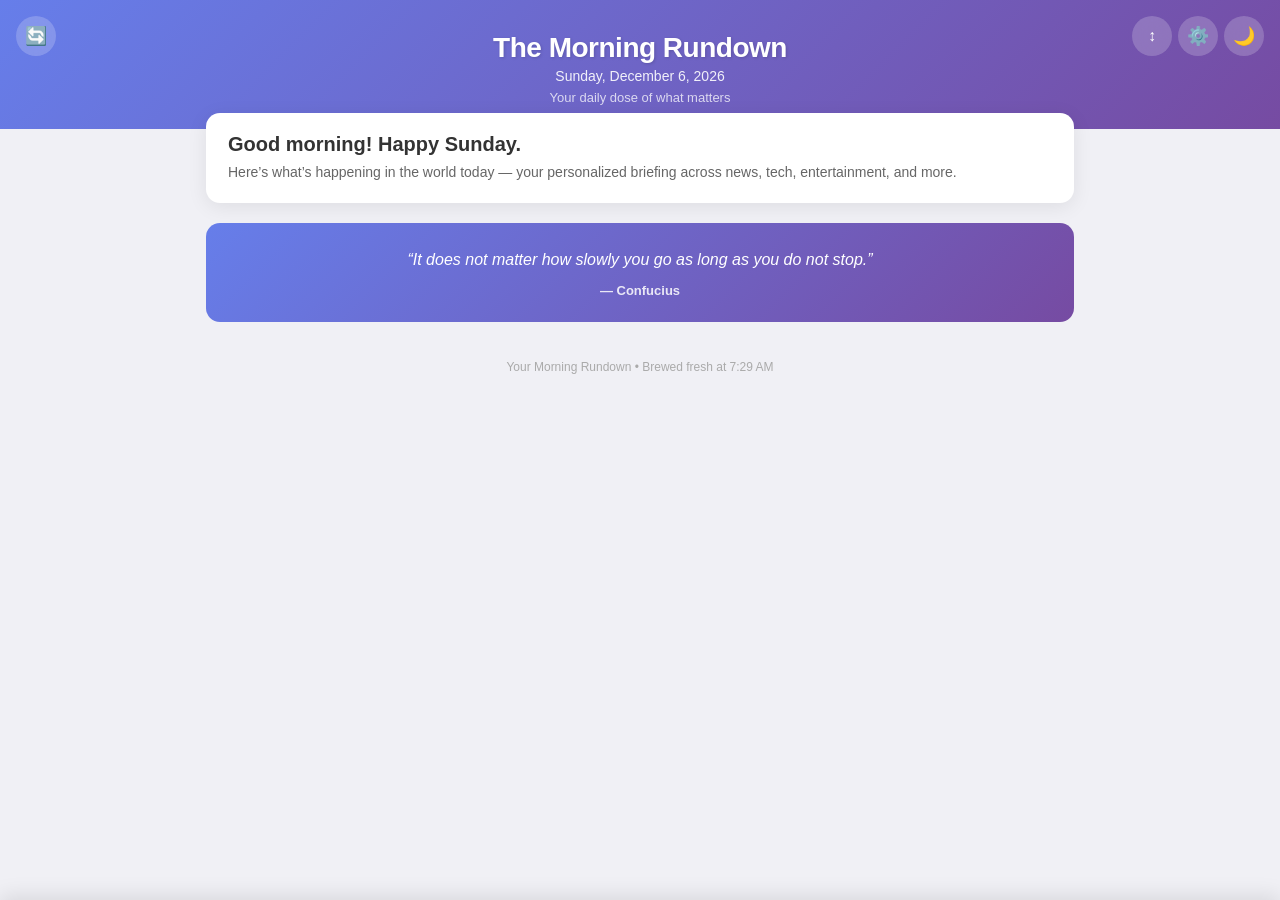
==== index.html @ b56b3fc8 "Rename index.html.txt to index.html" ====
<!DOCTYPE html>
<html lang="en">
<head>
    <meta charset="UTF-8">
    <meta name="viewport" content="width=device-width, initial-scale=1.0, maximum-scale=1.0, user-scalable=no">
    <title>The Morning Rundown</title>
    <link rel="manifest" href="manifest.json">
    <meta name="theme-color" content="#667eea">
    <meta name="apple-mobile-web-app-capable" content="yes">
    <meta name="apple-mobile-web-app-status-bar-style" content="black-translucent">
    <meta name="apple-mobile-web-app-title" content="Rundown">
    <link rel="apple-touch-icon" href="icon-192.png">
    <link rel="icon" type="image/png" sizes="192x192" href="icon-192.png">
    <link rel="icon" type="image/png" sizes="512x512" href="icon-512.png">
    <style>
        *{margin:0;padding:0;box-sizing:border-box;-webkit-tap-highlight-color:transparent}
        body{font-family:-apple-system,BlinkMacSystemFont,'Segoe UI',Roboto,sans-serif;background:#f0f0f5;min-height:100vh;color:#333}
        body.dark-mode{background:#1a1a2e;color:#e0e0e0}
        @media all and (display-mode:standalone){
            .banner{padding-top:calc(env(safe-area-inset-top,20px)+16px)}
            .dark-mode-toggle,.refresh-btn,.settings-btn,.collapse-all-btn{top:calc(env(safe-area-inset-top,16px)+4px)}
        }
        .banner{background:linear-gradient(135deg,#667eea 0%,#764ba2 100%);padding:32px 20px 24px;text-align:center;color:#fff}
        .banner h1{font-size:28px;font-weight:800;letter-spacing:-.5px;margin-bottom:4px;text-shadow:1px 1px 3px rgba(0,0,0,.15)}
        .banner .date{font-size:14px;opacity:.9;font-weight:500}
        .banner .tagline{font-size:13px;opacity:.75;margin-top:6px}

        /* Layout */
        .page-layout{max-width:900px;margin:0 auto;padding:0 16px 40px;display:flex;gap:20px;align-items:flex-start}
        .sidebar{width:200px;flex-shrink:0;position:sticky;top:20px;display:none}
        .feed{flex:1;min-width:0}
        @media(min-width:768px){}
        @media(max-width:767px){.sidebar{display:none}.page-layout{padding:0 10px 30px}}

        /* Weather Widget (sidebar) */
        .weather-widget{background:#fff;border-radius:14px;padding:18px;box-shadow:0 2px 14px rgba(0,0,0,.06);text-align:center}
        .dark-mode .weather-widget{background:#262640;box-shadow:0 2px 14px rgba(0,0,0,.25)}
        .ww-icon{font-size:40px;margin-bottom:8px}.ww-temp{font-size:22px;font-weight:700}
        .ww-feels{font-size:12px;color:#888;margin-top:2px}.ww-desc{font-size:13px;color:#666;margin-top:8px;line-height:1.4}
        .dark-mode .ww-desc{color:#aaa}.ww-location{font-size:11px;color:#aaa;margin-top:6px}.ww-humidity{font-size:11px;color:#aaa;margin-top:2px}

        /* Weather Strip (mobile) */
        .mobile-weather .weather-strip{display:flex;align-items:center;gap:12px;background:linear-gradient(135deg,#ffecd2,#fcb69f);border-radius:12px;padding:14px 18px;margin-bottom:20px;box-shadow:0 2px 10px rgba(0,0,0,.06)}
        .dark-mode .mobile-weather .weather-strip{background:linear-gradient(135deg,#4a3728,#5c3a2e)}
        .mobile-weather .weather-icon{font-size:32px}.mobile-weather .weather-info{flex:1}
        .mobile-weather .weather-temp{font-size:18px;font-weight:700}.mobile-weather .weather-desc{font-size:13px;color:#8b5e3c}
        .dark-mode .mobile-weather .weather-desc{color:#c9a07a}

        /* Greeting */
        .greeting-card{background:#fff;border-radius:14px;padding:20px 22px;margin:-16px 0 20px;position:relative;box-shadow:0 4px 20px rgba(0,0,0,.08)}
        .dark-mode .greeting-card{background:#262640;box-shadow:0 4px 20px rgba(0,0,0,.3)}
        .greeting-card .greeting{font-size:20px;font-weight:700;margin-bottom:6px}
        .greeting-card .summary{font-size:14px;color:#666;line-height:1.5}
        .dark-mode .greeting-card .summary{color:#aaa}

        /* Section */
        .section{background:#fff;border-radius:14px;margin-bottom:18px;overflow:hidden;box-shadow:0 2px 14px rgba(0,0,0,.06)}
        .dark-mode .section{background:#262640;box-shadow:0 2px 14px rgba(0,0,0,.25)}
        .section-header{display:flex;align-items:center;gap:10px;padding:16px 20px 12px;border-bottom:1px solid #f0f0f5;cursor:pointer;user-select:none;-webkit-user-select:none}
        .dark-mode .section-header{border-bottom-color:#333355}
        .section-header.collapsed{border-bottom:none}
        .section-icon{font-size:20px;width:36px;height:36px;display:flex;align-items:center;justify-content:center;border-radius:10px;flex-shrink:0}
        .section-title{font-size:16px;font-weight:700;text-transform:uppercase;letter-spacing:.5px;flex:1}
        .collapse-chevron{font-size:14px;color:#aaa;transition:transform .2s;flex-shrink:0}
        .section-header.collapsed .collapse-chevron{transform:rotate(-90deg)}
        .section-body{overflow:hidden;transition:max-height .3s ease}
        .section-body.collapsed{max-height:0!important}

        /* Section themes */
        .section-headlines .section-icon{background:#eef0ff}.section-headlines .section-title{color:#667eea}
        .section-tech .section-icon{background:#e8f7ed}.section-tech .section-title{color:#27ae60}
        .section-sports .section-icon{background:#fff3e6}.section-sports .section-title{color:#e67e22}
        .section-music .section-icon{background:#fce4ec}.section-music .section-title{color:#e91e63}
        .section-work .section-icon{background:#e3f2fd}.section-work .section-title{color:#2196f3}
        .section-interesting .section-icon{background:#f3e5f5}.section-interesting .section-title{color:#9c27b0}
        .section-science .section-icon{background:#e0f7fa}.section-science .section-title{color:#00838f}
        .section-gaming .section-icon{background:#fce4ec}.section-gaming .section-title{color:#c62828}
        .section-movies .section-icon{background:#fff8e1}.section-movies .section-title{color:#f57f17}
        .section-food .section-icon{background:#f1f8e9}.section-food .section-title{color:#558b2f}
        .section-finance .section-icon{background:#e8eaf6}.section-finance .section-title{color:#283593}
        .section-health .section-icon{background:#fce4ec}.section-health .section-title{color:#ad1457}
        .section-world .section-icon{background:#e0f2f1}.section-world .section-title{color:#00695c}
        .section-ai .section-icon{background:#e8eaf6}.section-ai .section-title{color:#5c6bc0}
        .section-custom .section-icon{background:#ede7f6}.section-custom .section-title{color:#4527a0}
        .section-interesting .story-headline{font-weight:400}

        .dark-mode .section-headlines .section-icon{background:#2a2d4a}
        .dark-mode .section-tech .section-icon{background:#1e3a28}
        .dark-mode .section-sports .section-icon{background:#3a2e1e}
        .dark-mode .section-music .section-icon{background:#3a1e28}
        .dark-mode .section-work .section-icon{background:#1e2e3a}
        .dark-mode .section-interesting .section-icon{background:#2e1e3a}
        .dark-mode .section-science .section-icon{background:#1a3038}
        .dark-mode .section-gaming .section-icon{background:#3a1e1e}
        .dark-mode .section-movies .section-icon{background:#38301a}
        .dark-mode .section-food .section-icon{background:#2a3820}
        .dark-mode .section-finance .section-icon{background:#1e2040}
        .dark-mode .section-health .section-icon{background:#381a28}
        .dark-mode .section-world .section-icon{background:#1a3830}
        .dark-mode .section-ai .section-icon{background:#1e2040}
        .dark-mode .section-custom .section-icon{background:#281a38}

        /* Stories */
        .story{padding:14px 20px;border-bottom:1px solid #f5f5fa;transition:background .15s}
        .story:last-child{border-bottom:none}
        .dark-mode .story{border-bottom-color:#333355}
        .story:hover{background:#fafaff}.dark-mode .story:hover{background:#2d2d4a}
        .story-headline{font-size:15px;font-weight:600;margin-bottom:4px;line-height:1.4}
        .story-headline a{color:inherit;text-decoration:none}.story-headline a:hover{text-decoration:underline}
        .story-summary{font-size:13px;color:#777;line-height:1.5}.dark-mode .story-summary{color:#999}
        .story-meta{font-size:11px;color:#aaa;margin-top:6px;display:flex;align-items:center;gap:8px}
        .story-tag{display:inline-block;padding:2px 8px;border-radius:4px;font-size:10px;font-weight:600;text-transform:uppercase}
        .tag-hot{background:#ffe0e0;color:#d32f2f}.tag-new{background:#e0f0ff;color:#1976d2}.tag-trending{background:#e8f5e9;color:#388e3c}
        .dark-mode .tag-hot{background:#4a2020}.dark-mode .tag-new{background:#1e2e3a}.dark-mode .tag-trending{background:#1e3a28}

        /* Quote */
        .quote-card{background:linear-gradient(135deg,#667eea,#764ba2);border-radius:14px;padding:24px 22px;margin-bottom:18px;color:#fff;text-align:center}
        .quote-text{font-size:16px;font-style:italic;line-height:1.6;margin-bottom:10px}.quote-author{font-size:13px;opacity:.85;font-weight:600}

        /* On This Day */
        .on-this-day{background:linear-gradient(135deg,#a8edea,#fed6e3);border-radius:14px;padding:18px 22px;margin-bottom:18px}
        .dark-mode .on-this-day{background:linear-gradient(135deg,#1e3a38,#3a1e2e)}
        .on-this-day h3{font-size:14px;font-weight:700;margin-bottom:8px;text-transform:uppercase;letter-spacing:.5px}
        .on-this-day p{font-size:13px;line-height:1.5;color:#555}.dark-mode .on-this-day p{color:#bbb}

        /* Footer */
        .footer{text-align:center;padding:20px;color:#aaa;font-size:12px}.footer a{color:#667eea;text-decoration:none}

        /* Fixed buttons */
        .dark-mode-toggle{position:fixed;top:16px;right:16px;width:40px;height:40px;border-radius:50%;background:rgba(255,255,255,.2);border:none;color:#fff;font-size:18px;cursor:pointer;z-index:100;display:flex;align-items:center;justify-content:center;backdrop-filter:blur(10px)}
        .settings-btn{position:fixed;top:16px;right:62px;width:40px;height:40px;border-radius:50%;background:rgba(255,255,255,.2);border:none;color:#fff;font-size:18px;cursor:pointer;z-index:100;display:flex;align-items:center;justify-content:center;backdrop-filter:blur(10px);transition:transform .3s}
        .settings-btn:active{transform:rotate(60deg)}
        .collapse-all-btn{position:fixed;top:16px;right:108px;width:40px;height:40px;border-radius:50%;background:rgba(255,255,255,.2);border:none;color:#fff;font-size:16px;cursor:pointer;z-index:100;display:flex;align-items:center;justify-content:center;backdrop-filter:blur(10px)}
        .refresh-btn{position:fixed;top:16px;left:16px;width:40px;height:40px;border-radius:50%;background:rgba(255,255,255,.2);border:none;color:#fff;font-size:18px;cursor:pointer;z-index:100;display:flex;align-items:center;justify-content:center;backdrop-filter:blur(10px);transition:transform .5s}
        .refresh-btn.spinning{transform:rotate(360deg)}

        /* Loading */
        .loading{text-align:center;padding:30px 20px;color:#999}
        .loading .spinner{display:inline-block;width:24px;height:24px;border:3px solid #e0e0e0;border-top-color:#667eea;border-radius:50%;animation:spin .8s linear infinite;margin-bottom:10px}
        @keyframes spin{to{transform:rotate(360deg)}}.loading p{font-size:13px}
        .skeleton{background:linear-gradient(90deg,#f0f0f0 25%,#e0e0e0 50%,#f0f0f0 75%);background-size:200% 100%;animation:shimmer 1.5s infinite;border-radius:6px}
        .dark-mode .skeleton{background:linear-gradient(90deg,#333355 25%,#3d3d60 50%,#333355 75%);background-size:200% 100%}
        @keyframes shimmer{0%{background-position:200% 0}100%{background-position:-200% 0}}
        .skeleton-line{height:14px;margin-bottom:8px}.skeleton-line.short{width:60%}.skeleton-line.medium{width:80%}

        @media(max-width:480px){.banner h1{font-size:24px}.greeting-card{padding:16px 18px}.story{padding:12px 16px}}

        /* Install banner */
        .install-banner{position:fixed;bottom:0;left:0;right:0;background:#fff;padding:16px 20px;display:flex;align-items:center;gap:14px;box-shadow:0 -4px 20px rgba(0,0,0,.1);z-index:200;transform:translateY(100%);transition:transform .4s ease}
        .install-banner.visible{transform:translateY(0)}.dark-mode .install-banner{background:#262640;box-shadow:0 -4px 20px rgba(0,0,0,.4)}
        .install-banner .install-icon{width:48px;height:48px;border-radius:12px;flex-shrink:0}
        .install-banner .install-text{flex:1}.install-banner .install-title{font-size:15px;font-weight:700;margin-bottom:2px}
        .install-banner .install-desc{font-size:12px;color:#888}
        .install-banner .install-btn{background:linear-gradient(135deg,#667eea,#764ba2);color:#fff;border:none;padding:10px 18px;border-radius:10px;font-size:14px;font-weight:600;cursor:pointer;white-space:nowrap}
        .install-banner .install-close{background:none;border:none;color:#aaa;font-size:20px;cursor:pointer;padding:4px}

        /* Drawer */
        .drawer-overlay{position:fixed;inset:0;background:rgba(0,0,0,.5);z-index:300;opacity:0;pointer-events:none;transition:opacity .3s}
        .drawer-overlay.open{opacity:1;pointer-events:auto}
        .drawer{position:fixed;top:0;right:0;bottom:0;width:min(380px,90vw);background:#fff;z-index:301;transform:translateX(100%);transition:transform .35s cubic-bezier(.4,0,.2,1);display:flex;flex-direction:column;overflow:hidden}
        .drawer.open{transform:translateX(0)}.dark-mode .drawer{background:#1e1e36}
        .drawer-header{display:flex;align-items:center;justify-content:space-between;padding:20px 20px 16px;border-bottom:1px solid #eee;flex-shrink:0}
        .dark-mode .drawer-header{border-bottom-color:#333355}
        .drawer-header h2{font-size:18px;font-weight:700}
        .drawer-close{width:36px;height:36px;border-radius:50%;border:none;background:#f0f0f5;font-size:18px;cursor:pointer;display:flex;align-items:center;justify-content:center}
        .dark-mode .drawer-close{background:#333355;color:#e0e0e0}
        .drawer-body{flex:1;overflow-y:auto;padding:16px 20px 30px;-webkit-overflow-scrolling:touch}
        .drawer-section{margin-bottom:24px}
        .drawer-section-title{font-size:12px;font-weight:700;text-transform:uppercase;letter-spacing:.8px;color:#999;margin-bottom:12px}
        .drawer-footer{padding:16px 20px;border-top:1px solid #eee;flex-shrink:0}.dark-mode .drawer-footer{border-top-color:#333355}
        .save-btn{width:100%;padding:14px;border-radius:12px;border:none;background:linear-gradient(135deg,#667eea,#764ba2);color:#fff;font-size:16px;font-weight:700;cursor:pointer}
        .toggle-row{display:flex;align-items:center;justify-content:space-between;padding:10px 0;border-bottom:1px solid #f0f0f5}
        .dark-mode .toggle-row{border-bottom-color:#2a2a45}.toggle-row:last-child{border-bottom:none}
        .toggle-label{display:flex;align-items:center;gap:10px;font-size:14px;font-weight:500}.toggle-label .toggle-emoji{font-size:18px}
        .switch{position:relative;width:44px;height:24px;flex-shrink:0}
        .switch input{opacity:0;width:0;height:0}
        .switch .slider{position:absolute;inset:0;background:#ccc;border-radius:24px;cursor:pointer;transition:background .2s}
        .switch .slider::before{content:'';position:absolute;width:18px;height:18px;left:3px;bottom:3px;background:#fff;border-radius:50%;transition:transform .2s}
        .switch input:checked+.slider{background:#667eea}.switch input:checked+.slider::before{transform:translateX(20px)}
        .stepper{display:flex;align-items:center;gap:4px}
        .stepper-btn{width:30px;height:30px;border-radius:8px;border:1px solid #ddd;background:#fff;font-size:16px;font-weight:600;cursor:pointer;display:flex;align-items:center;justify-content:center}
        .dark-mode .stepper-btn{background:#333355;border-color:#444466;color:#e0e0e0}
        .stepper-val{width:32px;text-align:center;font-size:15px;font-weight:600}
        .add-topic-row{display:flex;gap:8px;margin-top:8px}
        .add-topic-row input{flex:1;padding:10px 14px;border-radius:10px;border:1px solid #ddd;font-size:14px;background:#fff;color:#333}
        .dark-mode .add-topic-row input{background:#262640;border-color:#444466;color:#e0e0e0}
        .add-topic-btn{padding:10px 16px;border-radius:10px;border:none;background:linear-gradient(135deg,#667eea,#764ba2);color:#fff;font-size:14px;font-weight:600;cursor:pointer;white-space:nowrap}
        .custom-topics-list{margin-top:10px}
        .custom-topic-chip{display:inline-flex;align-items:center;gap:6px;padding:6px 12px;border-radius:20px;background:#eef0ff;font-size:13px;font-weight:500;color:#667eea;margin:4px 4px 4px 0}
        .dark-mode .custom-topic-chip{background:#2a2d4a}
        .custom-topic-chip .remove-topic{background:none;border:none;color:#667eea;font-size:14px;cursor:pointer;padding:0;line-height:1}
        .prefs-url-input{width:100%;padding:10px 14px;border-radius:10px;border:1px solid #ddd;font-size:13px;background:#fff;color:#333;margin-top:8px}
        .dark-mode .prefs-url-input{background:#262640;border-color:#444466;color:#e0e0e0}
        .prefs-hint{font-size:11px;color:#aaa;margin-top:6px;line-height:1.4}

        /* Context Window / Requests */
        .requests-textarea{width:100%;min-height:120px;padding:12px 14px;border-radius:10px;border:1px solid #ddd;font-size:13px;font-family:inherit;background:#fff;color:#333;resize:vertical;line-height:1.6}
        .dark-mode .requests-textarea{background:#262640;border-color:#444466;color:#e0e0e0}
        .requests-textarea::placeholder{color:#bbb}
        .dark-mode .requests-textarea::placeholder{color:#666}
        .requests-active{background:#f0fdf4;border-radius:10px;padding:12px 14px;margin-top:10px;font-size:12px;line-height:1.6;color:#555}
        .dark-mode .requests-active{background:#1e3a28;color:#aaa}
        .requests-active-title{font-weight:700;font-size:11px;text-transform:uppercase;letter-spacing:.5px;color:#27ae60;margin-bottom:6px}
        .requests-keyword{display:inline-block;padding:2px 8px;border-radius:4px;background:#e8f5e9;color:#2e7d32;font-size:11px;font-weight:600;margin:2px 3px 2px 0}
        .dark-mode .requests-keyword{background:#1e3a28;color:#4caf50}
    </style>
</head>
<body>
    <button class="dark-mode-toggle" onclick="toggleDarkMode()">&#x1F319;</button>
    <button class="settings-btn" onclick="openDrawer()" title="Settings">&#x2699;&#xFE0F;</button>
    <button class="collapse-all-btn" onclick="toggleAllSections()" title="Expand/Collapse All" id="collapseAllBtn">&#x2195;&#xFE0F;</button>
    <button class="refresh-btn" onclick="refreshNewsletter()" title="Refresh">&#x1F504;</button>

    <div class="drawer-overlay" id="drawerOverlay" onclick="closeDrawer()"></div>
    <div class="drawer" id="drawer">
        <div class="drawer-header"><h2>&#x2699;&#xFE0F; My Rundown</h2><button class="drawer-close" onclick="closeDrawer()">&times;</button></div>
        <div class="drawer-body" id="drawerBody"></div>
        <div class="drawer-footer"><button class="save-btn" onclick="saveAndReload()">Save &amp; Refresh</button></div>
    </div>

    <div class="install-banner" id="installBanner">
        <img class="install-icon" src="icon-192.png" alt="Icon">
        <div class="install-text"><div class="install-title">Add to Home Screen</div><div class="install-desc" id="installDesc">Get your newsletter with one tap</div></div>
        <button class="install-btn" id="installBtn" onclick="handleInstall()">Add</button>
        <button class="install-close" onclick="dismissInstall()">&times;</button>
    </div>

    <div class="banner">
        <h1>The Morning Rundown</h1>
        <div class="date" id="currentDate"></div>
        <div class="tagline">Your daily dose of what matters</div>
    </div>

    <div class="page-layout">
        <div class="sidebar"><div id="weatherWidget"></div></div>
        <div class="feed">
            <div class="greeting-card"><div class="greeting" id="greeting"></div><div class="summary" id="daySummary"></div></div>
            <div class="mobile-weather" id="mobileWeather"></div>
            <div id="newsletterContent"><div class="loading"><div class="spinner"></div><p>Brewing your morning newsletter...</p></div></div>
        </div>
    </div>

    <script>
        const SECTION_REGISTRY = {
            'top stories':          { id: 'headlines', icon: '\u{1F4F0}', theme: 'section-headlines', subreddits: ['news'], hnMix: true },
            'world news':           { id: 'world', icon: '\u{1F30D}', theme: 'section-world', subreddits: ['worldnews'], hnMix: false },
            'tech':                 { id: 'tech', icon: '\u{1F4BB}', theme: 'section-tech', subreddits: ['technology'], hnMix: true },
            'ai & machine learning':{ id: 'ai', icon: '\u{1F916}', theme: 'section-ai', subreddits: ['artificial','MachineLearning','ChatGPT','ClaudeAI'], hnMix: false },
            'science':              { id: 'science', icon: '\u{1F52C}', theme: 'section-science', subreddits: ['science'], hnMix: false },
            'sports':               { id: 'sports', icon: '\u26BD', theme: 'section-sports', subreddits: ['sports'], hnMix: false },
            'gaming':               { id: 'gaming', icon: '\u{1F3AE}', theme: 'section-gaming', subreddits: ['gaming'], hnMix: false },
            'movies & tv':          { id: 'movies', icon: '\u{1F3AC}', theme: 'section-movies', subreddits: ['movies'], hnMix: false },
            'music':                { id: 'music', icon: '\u{1F3B5}', theme: 'section-music', subreddits: ['Music'], hnMix: false },
            'food & cooking':       { id: 'food', icon: '\u{1F373}', theme: 'section-food', subreddits: ['food'], hnMix: false },
            'finance & money':      { id: 'finance', icon: '\u{1F4B0}', theme: 'section-finance', subreddits: ['personalfinance'], hnMix: false },
            'health & fitness':     { id: 'health', icon: '\u{1F3CB}\uFE0F', theme: 'section-health', subreddits: ['fitness'], hnMix: false },
            'work & productivity':  { id: 'work', icon: '\u{1F4BC}', theme: 'section-work', subreddits: ['productivity'], hnMix: false },
            'interesting finds':    { id: 'interesting', icon: '\u{1F9E0}', theme: 'section-interesting', subreddits: ['todayilearned'], hnMix: false },
        };
        const QUOTES = [
            { text: "The only way to do great work is to love what you do.", author: "Steve Jobs" },
            { text: "Innovation distinguishes between a leader and a follower.", author: "Steve Jobs" },
            { text: "Stay hungry, stay foolish.", author: "Stewart Brand" },
            { text: "The best time to plant a tree was 20 years ago. The second best time is now.", author: "Chinese Proverb" },
            { text: "Done is better than perfect.", author: "Sherrod White" },
            { text: "The future belongs to those who believe in the beauty of their dreams.", author: "Eleanor Roosevelt" },
            { text: "It does not matter how slowly you go as long as you do not stop.", author: "Confucius" },
            { text: "Success is not final, failure is not fatal: it is the courage to continue that counts.", author: "Winston Churchill" },
            { text: "What you do today can improve all your tomorrows.", author: "Ralph Marston" },
            { text: "Believe you can and you're halfway there.", author: "Theodore Roosevelt" },
            { text: "Creativity is intelligence having fun.", author: "Albert Einstein" },
            { text: "The only limit to our realization of tomorrow is our doubts of today.", author: "Franklin D. Roosevelt" },
            { text: "Do what you can, with what you have, where you are.", author: "Theodore Roosevelt" },
            { text: "Everything you've ever wanted is on the other side of fear.", author: "George Addair" },
            { text: "In the middle of difficulty lies opportunity.", author: "Albert Einstein" },
            { text: "The secret of getting ahead is getting started.", author: "Mark Twain" },
            { text: "Not all those who wander are lost.", author: "J.R.R. Tolkien" },
            { text: "Life is what happens when you're busy making other plans.", author: "John Lennon" },
            { text: "The only impossible journey is the one you never begin.", author: "Tony Robbins" },
            { text: "Music expresses that which cannot be said and on which it is impossible to be silent.", author: "Victor Hugo" },
        ];
        const ON_THIS_DAY = {
            "01-01":"On this day in 1983, the Internet was born when ARPANET switched to TCP/IP.",
            "01-15":"On this day in 2001, Wikipedia was launched by Jimmy Wales and Larry Sanger.",
            "01-27":"On this day in 1756, Wolfgang Amadeus Mozart was born in Salzburg, Austria.",
            "02-01":"On this day in 2003, the Space Shuttle Columbia disintegrated during re-entry.",
            "02-04":"On this day in 2004, Mark Zuckerberg launched Facebook from his Harvard dorm room.",
            "02-06":"On this day in 1952, Queen Elizabeth II began her reign after the death of King George VI.",
            "02-07":"On this day in 1964, The Beatles arrived in New York City for the first time.",
            "02-12":"On this day in 1809, Abraham Lincoln and Charles Darwin were both born.",
            "02-14":"On this day in 2005, YouTube was founded by Steve Chen, Chad Hurley, and Jawed Karim.",
            "02-16":"On this day in 1923, Howard Carter opened the sealed doorway to King Tutankhamun's burial chamber.",
            "02-17":"On this day in 1996, Deep Blue, a chess computer, defeated Garry Kasparov for the first time.",
            "02-22":"On this day in 1997, scientists in Scotland announced the cloning of Dolly the sheep.",
            "02-28":"On this day in 1953, James Watson and Francis Crick announced the discovery of DNA's double helix.",
            "03-08":"On this day in 1979, Philips demonstrated the first compact disc publicly.",
            "03-12":"On this day in 1989, Tim Berners-Lee submitted his proposal for the World Wide Web.",
            "03-14":"On this day in 1879, Albert Einstein was born in Ulm, Germany. Happy Pi Day!",
            "03-21":"On this day in 2006, Jack Dorsey posted the first-ever tweet.",
            "04-01":"On this day in 1976, Steve Jobs and Steve Wozniak founded Apple Computer Company.",
            "04-12":"On this day in 1961, Yuri Gagarin became the first human in space.",
            "04-22":"On this day in 1970, the first Earth Day was celebrated across the United States.",
            "05-01":"On this day in 1931, the Empire State Building was officially opened.",
            "05-25":"On this day in 1977, Star Wars was released in theaters for the first time.",
            "06-07":"On this day in 1954, Alan Turing, father of computer science, passed away.",
            "06-29":"On this day in 2007, the first iPhone went on sale at Apple stores across the US.",
            "07-04":"On this day in 1776, the United States Declaration of Independence was adopted.",
            "07-20":"On this day in 1969, Neil Armstrong and Buzz Aldrin walked on the Moon.",
            "08-06":"On this day in 1991, the World Wide Web became publicly available.",
            "09-05":"On this day in 1946, Freddie Mercury was born in Zanzibar.",
            "09-09":"On this day in 2014, Apple unveiled the Apple Watch for the first time.",
            "10-29":"On this day in 1969, the first ARPANET message was sent from UCLA to Stanford.",
            "11-10":"On this day in 1983, Bill Gates introduced Windows 1.0.",
            "12-25":"On this day in 1990, Tim Berners-Lee made the first successful HTTP communication.",
        };

        // ─── Preferences parser ──────────────────────────────────
        let prefs = null;
        function parsePreferencesMd(md) {
            const p = { articlesPerSection:6, location:'', prefsUrl:'', sections:[], customTopics:[], requests:'', displayOptions:{} };
            const artMatch = md.match(/\*\*Articles per section:\*\*\s*(\d+)/i);
            if (artMatch) p.articlesPerSection = parseInt(artMatch[1]);
            const locMatch = md.match(/\*\*Location:\*\*\s*(.+)/i);
            if (locMatch) { const v=locMatch[1].trim(); if(v&&!v.startsWith('*')&&!v.startsWith('(')) p.location=v; }
            const urlMatch = md.match(/\*\*Preferences URL:\*\*\s*(.+)/i);
            if (urlMatch) { const v=urlMatch[1].trim(); if(v&&!v.startsWith('*')&&!v.startsWith('(')) p.prefsUrl=v; }
            const sectionRegex = /- \[(x| )\]\s+(.+)/gi;
            let m; while((m=sectionRegex.exec(md))!==null) p.sections.push({title:m[2].trim(),enabled:m[1].toLowerCase()==='x'});
            const ctMatch = md.match(/## Custom Topics[\s\S]*?```\s*([\s\S]*?)```/i);
            if(ctMatch) p.customTopics=ctMatch[1].split('\n').map(l=>l.trim()).filter(l=>l&&!l.startsWith('#'));
            const reqMatch = md.match(/## Requests[\s\S]*?```\s*([\s\S]*?)```/i);
            if(reqMatch) p.requests=reqMatch[1].trim();
            const dispSection = md.match(/## Section Display Options[\s\S]*$/i);
            if(dispSection){ const or=/\*\*(.+?):\*\*\s*(.+)/gi; let om; while((om=or.exec(dispSection[0]))!==null) p.displayOptions[om[1].trim().toLowerCase()]=om[2].trim().toLowerCase(); }
            return p;
        }
        async function loadPreferences() {
            const savedUrl = localStorage.getItem('rundownPrefsUrl');
            const urls = []; if(savedUrl) urls.push(savedUrl); urls.push('preferences.md');
            for(const url of urls){ try{ const r=await fetch(url,{cache:'no-cache'}); if(r.ok){ const md=await r.text(); const p=parsePreferencesMd(md);
                if(p.prefsUrl&&p.prefsUrl!==url&&!savedUrl){ try{const r2=await fetch(p.prefsUrl,{cache:'no-cache'}); if(r2.ok){prefs=parsePreferencesMd(await r2.text()); const sl2=localStorage.getItem('rundownLocation'); if(sl2!==null) prefs.location=sl2; localStorage.setItem('rundownPrefsUrl',p.prefsUrl); return;}}catch(e){} }
                prefs=p; const sl=localStorage.getItem('rundownLocation'); if(sl!==null) prefs.location=sl; return; }}catch(e){} }
            prefs={articlesPerSection:6,location:'',prefsUrl:'',sections:Object.keys(SECTION_REGISTRY).map(t=>({title:t.split(' ').map(w=>w[0].toUpperCase()+w.slice(1)).join(' '),enabled:true})),customTopics:[],requests:'',displayOptions:{}};
            const sl=localStorage.getItem('rundownLocation'); if(sl!==null) prefs.location=sl;
        }
        function getActiveSections(){
            const active=[];
            for(const sec of prefs.sections){ if(!sec.enabled) continue; const key=sec.title.toLowerCase(); const reg=SECTION_REGISTRY[key]; if(reg) active.push({...reg,title:sec.title}); }
            for(const sub of prefs.customTopics) active.push({id:'custom_'+sub,icon:'\u2B50',title:'r/'+sub,theme:'section-custom',subreddits:[sub],hnMix:false});
            return active;
        }
        function getSectionDisplayOption(sectionId){
            for(const [name,opt] of Object.entries(prefs.displayOptions)){ const reg=SECTION_REGISTRY[name.toLowerCase()]; if(reg&&reg.id===sectionId) return opt; }
            return null;
        }

        // ─── Init ────────────────────────────────────────────────
        document.addEventListener('DOMContentLoaded', async()=>{ initDarkMode(); setDateAndGreeting(); await loadPreferences(); const savedReqs=localStorage.getItem('rundownRequests'); if(savedReqs!==null) prefs.requests=savedReqs; loadNewsletter(); });

        function initDarkMode(){ const saved=localStorage.getItem('newsletterDarkMode'); const dark=saved!==null?saved==='true':(window.matchMedia&&window.matchMedia('(prefers-color-scheme:dark)').matches); if(dark){document.body.classList.add('dark-mode');document.querySelector('.dark-mode-toggle').textContent='\u2600\uFE0F';} }
        function toggleDarkMode(){ document.body.classList.toggle('dark-mode'); const d=document.body.classList.contains('dark-mode'); localStorage.setItem('newsletterDarkMode',d); document.querySelector('.dark-mode-toggle').textContent=d?'\u2600\uFE0F':'\u{1F319}'; }

        function setDateAndGreeting(){
            const now=new Date(); document.getElementById('currentDate').textContent=now.toLocaleDateString('en-US',{weekday:'long',year:'numeric',month:'long',day:'numeric'});
            const h=now.getHours(); let g='Good morning!'; if(h>=12&&h<17) g='Good afternoon!'; else if(h>=17) g='Good evening!';
            const dn=['Sunday','Monday','Tuesday','Wednesday','Thursday','Friday','Saturday'][now.getDay()];
            const gs=[`${g} Happy ${dn}.`,`${g} Here's your ${dn} briefing.`,`${g} Let's get you caught up.`,`${g} Ready for ${dn}?`];
            document.getElementById('greeting').textContent=gs[Math.floor(Math.random()*gs.length)];
            document.getElementById('daySummary').textContent='Here\u2019s what\u2019s happening in the world today \u2014 your personalized briefing across news, tech, entertainment, and more.';
        }

        // ─── Drawer ──────────────────────────────────────────────
        function openDrawer(){ renderDrawerBody(); document.getElementById('drawerOverlay').classList.add('open'); document.getElementById('drawer').classList.add('open'); }
        function closeDrawer(){ document.getElementById('drawerOverlay').classList.remove('open'); document.getElementById('drawer').classList.remove('open'); }
        function renderDrawerBody(){
            const body=document.getElementById('drawerBody');
            let t=prefs.sections.map(sec=>{const key=sec.title.toLowerCase();const reg=SECTION_REGISTRY[key];const icon=reg?reg.icon:'\u2B50';
                return '<div class="toggle-row"><div class="toggle-label"><span class="toggle-emoji">'+icon+'</span><span>'+sec.title+'</span></div><label class="switch"><input type="checkbox" data-section-title="'+sec.title+'" '+(sec.enabled?'checked':'')+'><span class="slider"></span></label></div>';}).join('');
            let chips=prefs.customTopics.map((s,i)=>'<span class="custom-topic-chip">r/'+escapeHtml(s)+'<button class="remove-topic" onclick="removeCustomTopic('+i+')">&times;</button></span>').join('');
            const savedReqs=localStorage.getItem('rundownRequests')||prefs.requests||'';
            const activeKeywords=parseRequestKeywords(savedReqs);
            const keywordsHtml=activeKeywords.length?'<div class="requests-active"><div class="requests-active-title">Active Filters</div>'+activeKeywords.map(k=>'<span class="requests-keyword">'+escapeHtml(k.label)+'</span>').join('')+'</div>':'';
            body.innerHTML='<div class="drawer-section"><div class="drawer-section-title">Articles Per Section</div><div class="toggle-row"><div class="toggle-label">Number of articles</div><div class="stepper"><button class="stepper-btn" onclick="adjustCount(-1)">&minus;</button><span class="stepper-val" id="articleCount">'+prefs.articlesPerSection+'</span><button class="stepper-btn" onclick="adjustCount(1)">+</button></div></div></div>'
                +'<div class="drawer-section"><div class="drawer-section-title">Sections</div>'+t+'</div>'
                +'<div class="drawer-section"><div class="drawer-section-title">Context Window</div><p style="font-size:13px;color:#888;margin-bottom:8px">Tell the newsletter what you want in plain English. It will adjust your feed based on keywords and intent.</p><textarea class="requests-textarea" id="requestsInput" placeholder="e.g. More NBA content\nFocus on AI breakthroughs\nLess politics in Top Stories\nShow cooking recipes on weekends">'+escapeHtml(savedReqs)+'</textarea>'+keywordsHtml+'</div>'
                +'<div class="drawer-section"><div class="drawer-section-title">Custom Topics</div><p style="font-size:13px;color:#888;margin-bottom:8px">Add any subreddit as a custom section.</p><div class="add-topic-row"><input type="text" id="customSubreddit" placeholder="e.g. space, nba, vinyl" /><button class="add-topic-btn" onclick="addCustomTopic()">Add</button></div><div class="custom-topics-list">'+chips+'</div></div>'
                +'<div class="drawer-section"><div class="drawer-section-title">Location</div><p style="font-size:13px;color:#888;margin-bottom:8px">City, state, or zip code for weather.</p><input class="prefs-url-input" id="locationInput" type="text" placeholder="e.g. 46033, Carmel IN, London" value="'+escapeHtml(prefs.location||'')+'" /></div>'
                +'<div class="drawer-section"><div class="drawer-section-title">Preferences File</div><p class="prefs-hint">Load settings from an external URL (e.g. GitHub Gist raw link). Leave blank for local preferences.md.</p><input class="prefs-url-input" id="prefsUrlInput" type="url" placeholder="https://gist.githubusercontent.com/..." value="'+escapeHtml(prefs.prefsUrl||'')+'" /></div>';
        }
        function adjustCount(d){ prefs.articlesPerSection=Math.max(3,Math.min(12,prefs.articlesPerSection+d)); document.getElementById('articleCount').textContent=prefs.articlesPerSection; }
        function addCustomTopic(){ const input=document.getElementById('customSubreddit'); const v=input.value.trim().replace(/^r\//,'').replace(/\s+/g,''); if(!v)return; if(prefs.customTopics.some(c=>c.toLowerCase()===v.toLowerCase()))return; prefs.customTopics.push(v); input.value=''; renderDrawerBody(); }
        function removeCustomTopic(i){ prefs.customTopics.splice(i,1); renderDrawerBody(); }
        function saveAndReload(){
            document.querySelectorAll('[data-section-title]').forEach(cb=>{const t=cb.dataset.sectionTitle;const s=prefs.sections.find(x=>x.title===t);if(s)s.enabled=cb.checked;});
            const u=document.getElementById('prefsUrlInput'); if(u){const v=u.value.trim();if(v)localStorage.setItem('rundownPrefsUrl',v);else localStorage.removeItem('rundownPrefsUrl');}
            const reqEl=document.getElementById('requestsInput'); if(reqEl){const rv=reqEl.value.trim();localStorage.setItem('rundownRequests',rv);prefs.requests=rv;}
            const locEl=document.getElementById('locationInput'); if(locEl){const lv=locEl.value.trim();localStorage.setItem('rundownLocation',lv);prefs.location=lv;}
            closeDrawer(); loadNewsletter();
        }

        // ─── NLP Request Parser ───────────────────────────────────
        function parseRequestKeywords(text){
            if(!text||!text.trim()) return [];
            const rules=[];
            const lines=text.split('\n').map(l=>l.replace(/^[-*]\s*/,'').trim()).filter(l=>l);
            // Known topic keywords → subreddit mappings
            const topicMap={
                'nba':['nba'],'basketball':['nba'],'football':['nfl'],'nfl':['nfl'],'soccer':['soccer'],
                'baseball':['baseball'],'mlb':['baseball'],'hockey':['hockey'],'nhl':['hockey'],
                'ai':['artificial','MachineLearning','ClaudeAI','ChatGPT'],'machine learning':['MachineLearning'],
                'crypto':['cryptocurrency'],'bitcoin':['bitcoin'],'stocks':['stocks','wallstreetbets'],
                'cooking':['cooking','recipes'],'recipes':['recipes','cooking'],
                'fitness':['fitness'],'workout':['fitness','bodyweightfitness'],
                'programming':['programming','learnprogramming'],'coding':['programming'],
                'movies':['movies'],'tv':['television'],'anime':['anime'],
                'music':['Music','listentothis'],'gaming':['gaming'],'space':['space'],
                'science':['science'],'physics':['physics'],'math':['math'],
                'politics':['politics'],'world news':['worldnews'],'news':['news'],
            };
            for(const line of lines){
                const lower=line.toLowerCase();
                // "More X" → boost: add extra subreddits for that topic
                const moreMatch=lower.match(/^(?:more|extra|add|include|focus on|i (?:want|like|love))\s+(.+)/);
                if(moreMatch){
                    const topic=moreMatch[1].replace(/\s*content$/,'').replace(/\s*articles$/,'').replace(/\s*stories$/,'').replace(/\s*stuff$/,'').trim();
                    const subs=topicMap[topic];
                    if(subs) rules.push({type:'boost',topic,subreddits:subs,label:'More '+topic});
                    else rules.push({type:'boost',topic,subreddits:[topic.replace(/\s+/g,'')],label:'More '+topic});
                    continue;
                }
                // "Less X" / "No X" → demote: filter out content matching keywords
                const lessMatch=lower.match(/^(?:less|fewer|no|remove|hide|skip|avoid|don'?t show|not interested in)\s+(.+)/);
                if(lessMatch){
                    let target=lessMatch[1].replace(/\s*content$/,'').replace(/\s*articles$/,'').replace(/\s*stories$/,'').replace(/\s*stuff$/,'').trim();
                    // Handle "in Section" suffix
                    const inSection=target.match(/(.+?)\s+in\s+(.+)$/);
                    if(inSection) rules.push({type:'demote',keywords:inSection[1].split(/\s+/),section:inSection[2].trim(),label:'Less '+inSection[1]+' in '+inSection[2]});
                    else rules.push({type:'demote',keywords:target.split(/\s+/),section:null,label:'Less '+target});
                    continue;
                }
                // "Show X on weekends/weekdays" → conditional
                const condMatch=lower.match(/^show\s+(.+?)\s+on\s+(weekends?|weekdays?|(?:mon|tues?|wed(?:nes)?|thu(?:rs)?|fri|sat(?:ur)?|sun)(?:days?)?)/);
                if(condMatch){
                    rules.push({type:'conditional',topic:condMatch[1],day:condMatch[2],label:line});
                    continue;
                }
                // Fallback: treat whole line as a boost keyword
                for(const [key,subs] of Object.entries(topicMap)){
                    if(lower.includes(key)){rules.push({type:'boost',topic:key,subreddits:subs,label:line});break;}
                }
            }
            return rules;
        }

        function applyRequestFilters(sectionId, sectionTitle, stories){
            const reqText=localStorage.getItem('rundownRequests')||prefs.requests||'';
            const rules=parseRequestKeywords(reqText);
            if(!rules.length) return stories;
            let filtered=[...stories];
            for(const rule of rules){
                if(rule.type==='demote'){
                    // If scoped to a section, only apply to that section
                    if(rule.section){
                        const scopeMatch=sectionTitle.toLowerCase().includes(rule.section.toLowerCase())||sectionId.toLowerCase().includes(rule.section.toLowerCase());
                        if(!scopeMatch) continue;
                    }
                    // Filter out stories whose title contains demoted keywords
                    filtered=filtered.filter(s=>{
                        const title=s.title.toLowerCase();
                        return !rule.keywords.some(kw=>title.includes(kw));
                    });
                }
            }
            return filtered;
        }

        function getBoostSubreddits(){
            const reqText=localStorage.getItem('rundownRequests')||prefs.requests||'';
            const rules=parseRequestKeywords(reqText);
            const boosts=[];
            const now=new Date(); const day=now.getDay(); const isWeekend=day===0||day===6;
            for(const rule of rules){
                if(rule.type==='boost'&&rule.subreddits) boosts.push(...rule.subreddits);
                if(rule.type==='conditional'){
                    const d=rule.day.toLowerCase();
                    const active=(d.startsWith('weekend')&&isWeekend)||(d.startsWith('weekday')&&!isWeekend);
                    if(active){
                        const subs=Object.entries({
                            'cooking':['cooking','recipes'],'recipes':['recipes','cooking'],
                            'nba':['nba'],'gaming':['gaming'],'movies':['movies']
                        });
                        for(const [key,val] of subs){ if(rule.topic.includes(key)) boosts.push(...val); }
                    }
                }
            }
            return [...new Set(boosts)];
        }

        // ─── Fetch helpers ───────────────────────────────────────
        function shuffle(arr){ for(let i=arr.length-1;i>0;i--){const j=Math.floor(Math.random()*(i+1));[arr[i],arr[j]]=[arr[j],arr[i]];} return arr; }
        function getYesterdayCutoff(){ const n=new Date(); return new Date(n.getFullYear(),n.getMonth(),n.getDate()-1,0,1,0).getTime()/1000; }
        async function fetchReddit(subreddit, limit=6){
            try{ const fetchLimit=Math.min(limit*5,50);
                const r=await fetch('https://www.reddit.com/r/'+subreddit+'/hot.json?limit='+fetchLimit+'&raw_json=1',{headers:{'Accept':'application/json'}});
                if(!r.ok) throw new Error('Reddit '+r.status); const d=await r.json();
                const cutoff=getYesterdayCutoff();
                const all=d.data.children.filter(c=>!c.data.stickied);
                const recent=all.filter(c=>c.data.created_utc>=cutoff);
                const source=recent.length>=limit?recent:all;
                return shuffle(source.map(c=>({title:c.data.title,summary:c.data.selftext?c.data.selftext.substring(0,160)+(c.data.selftext.length>160?'...':''):'',url:c.data.url.startsWith('/r/')?'https://www.reddit.com'+c.data.url:c.data.url,score:c.data.score,source:'r/'+subreddit,comments:c.data.num_comments}))).slice(0,limit);
            }catch(e){console.warn('Failed r/'+subreddit,e);return [];}
        }
        async function fetchMultiReddit(subs, limit=6){
            if(subs.length===1) return fetchReddit(subs[0],limit);
            const per=Math.max(2,Math.ceil(limit/subs.length));
            const results=await Promise.all(subs.map(s=>fetchReddit(s,per)));
            const merged=results.flat(); merged.sort((a,b)=>b.score-a.score); return merged.slice(0,limit);
        }
        async function fetchHackerNews(limit=8){
            try{ const fetchLimit=Math.min(limit*4,40);
                const r=await fetch('https://hacker-news.firebaseio.com/v0/topstories.json'); if(!r.ok) throw new Error('HN '+r.status);
                const ids=await r.json(); const top=ids.slice(0,fetchLimit);
                const stories=await Promise.all(top.map(id=>fetch('https://hacker-news.firebaseio.com/v0/item/'+id+'.json').then(r=>r.json())));
                const cutoff=getYesterdayCutoff();
                const recent=stories.filter(s=>s&&s.time>=cutoff);
                const source=recent.length>=limit?recent:stories.filter(s=>s);
                return shuffle(source.map(s=>({title:s.title,summary:'',url:s.url||'https://news.ycombinator.com/item?id='+s.id,score:s.score,source:'Hacker News',comments:s.descendants||0}))).slice(0,limit);
            }catch(e){console.warn('Failed HN',e);return [];}
        }
        async function fetchWeather(){
            try{ const loc=prefs&&prefs.location?encodeURIComponent(prefs.location):''; const r=await fetch('https://wttr.in/'+loc+'?format=j1',{headers:{'Accept':'application/json'}}); if(!r.ok) throw new Error('Weather '+r.status);
                const d=await r.json(); const c=d.current_condition[0]; const a=d.nearest_area[0];
                return {temp:c.temp_F,feels:c.FeelsLikeF,desc:c.weatherDesc[0].value,humidity:c.humidity,city:a.areaName[0].value,region:a.region[0].value,code:parseInt(c.weatherCode)};
            }catch(e){console.warn('Failed weather',e);return null;}
        }
        function getWeatherEmoji(code){
            if(code===113)return'\u2600\uFE0F';if(code===116)return'\u26C5';if([119,122].includes(code))return'\u2601\uFE0F';
            if([143,248,260].includes(code))return'\u{1F32B}\uFE0F';if([176,263,266,293,296,299,302,305,308,311,314,353,356,359].includes(code))return'\u{1F327}\uFE0F';
            if([179,182,185,227,230,317,320,323,326,329,332,335,338,350,362,365,368,371,374,377,392,395].includes(code))return'\u{1F328}\uFE0F';
            if([200,386,389].includes(code))return'\u26C8\uFE0F';return'\u{1F324}\uFE0F';
        }

        // ─── Render ──────────────────────────────────────────────
        function renderWeather(w){
            const mEl=document.getElementById('mobileWeather');
            if(!w){mEl.innerHTML='';return;}
            const e=getWeatherEmoji(w.code);
            const locLabel=prefs&&prefs.location?escapeHtml(prefs.location):(w.city+', '+w.region);
            mEl.innerHTML='<div class="weather-strip"><div class="weather-icon">'+e+'</div><div class="weather-info"><div class="weather-temp">'+w.temp+'\u00B0F (feels '+w.feels+'\u00B0F)</div><div class="weather-desc">'+w.desc+' \u2022 '+locLabel+' \u2022 '+w.humidity+'% humidity</div></div></div>';
        }
        function renderSection(section,stories,displayOpt){
            if(!stories||stories.length===0) return '';
            const titlesOnly=displayOpt==='titles-only';
            const tags=['hot','trending','new'];
            const sh=stories.map((s,i)=>{
                const tag=i===0?'<span class="story-tag tag-'+tags[Math.floor(Math.random()*tags.length)]+'">'+tags[Math.floor(Math.random()*tags.length)]+'</span>':'';
                const sum=(!titlesOnly&&s.summary)?'<div class="story-summary">'+escapeHtml(s.summary)+'</div>':'';
                return '<div class="story"><div class="story-headline"><a href="'+escapeHtml(s.url)+'" target="_blank" rel="noopener">'+escapeHtml(s.title)+'</a></div>'+sum+'<div class="story-meta">'+tag+'<span>'+s.source+'</span>'+(s.comments?'<span>'+s.comments+' comments</span>':'')+'</div></div>';
            }).join('');
            const sid=section.id+'_sec';
            return '<div class="section '+section.theme+'"><div class="section-header" onclick="toggleSection(\''+sid+'\')"><div class="section-icon">'+section.icon+'</div><div class="section-title">'+section.title+'</div><div class="collapse-chevron">\u25BC</div></div><div class="section-body" id="'+sid+'">'+sh+'</div></div>';
        }
        function toggleSection(id){ const b=document.getElementById(id); b.classList.toggle('collapsed'); b.previousElementSibling.classList.toggle('collapsed'); }
        function toggleAllSections(){ const bodies=document.querySelectorAll('.section-body'); const anyExpanded=[...bodies].some(b=>!b.classList.contains('collapsed')); bodies.forEach(b=>{if(anyExpanded){b.classList.add('collapsed');b.previousElementSibling.classList.add('collapsed');}else{b.classList.remove('collapsed');b.previousElementSibling.classList.remove('collapsed');}}); }
        function renderQuote(){ const q=QUOTES[Math.floor(Math.random()*QUOTES.length)]; return '<div class="quote-card"><div class="quote-text">\u201C'+escapeHtml(q.text)+'\u201D</div><div class="quote-author">\u2014 '+escapeHtml(q.author)+'</div></div>'; }
        function renderOnThisDay(){ const n=new Date(); const k=String(n.getMonth()+1).padStart(2,'0')+'-'+String(n.getDate()).padStart(2,'0'); const f=ON_THIS_DAY[k]; if(!f)return''; return '<div class="on-this-day"><h3>\u{1F4C5} On This Day</h3><p>'+escapeHtml(f)+'</p></div>'; }
        function renderFooter(){ return '<div class="footer"><p>Your Morning Rundown &bull; Brewed fresh at '+new Date().toLocaleTimeString('en-US',{hour:'numeric',minute:'2-digit'})+'</p></div>'; }
        function escapeHtml(s){ const d=document.createElement('div'); d.textContent=s; return d.innerHTML; }

        // ─── Main load ───────────────────────────────────────────
        async function loadNewsletter(){
            const el=document.getElementById('newsletterContent'); const secs=getActiveSections(); const limit=prefs.articlesPerSection;
            // Add boost subreddits from requests as extra sections
            const boosts=getBoostSubreddits();
            const existingSubs=new Set(secs.flatMap(s=>s.subreddits.map(r=>r.toLowerCase())));
            const newBoosts=boosts.filter(b=>!existingSubs.has(b.toLowerCase()));
            for(const sub of newBoosts) secs.push({id:'boost_'+sub,icon:'\u{1F525}',title:'r/'+sub,theme:'section-custom',subreddits:[sub],hnMix:false});

            el.innerHTML=secs.map(s=>'<div class="section '+s.theme+'"><div class="section-header"><div class="section-icon">'+s.icon+'</div><div class="section-title">'+s.title+'</div><div class="collapse-chevron">\u25BC</div></div><div style="padding:16px 20px"><div class="skeleton skeleton-line"></div><div class="skeleton skeleton-line medium"></div><div class="skeleton skeleton-line short"></div></div></div>').join('');
            const needHN=secs.some(s=>s.hnMix); const hnLimit=needHN?Math.max(8,limit):0;
            const [weather,hnStories,...results]=await Promise.all([fetchWeather(),needHN?fetchHackerNews(hnLimit):Promise.resolve([]),...secs.map(s=>fetchMultiReddit(s.subreddits,limit+4))]);
            renderWeather(weather);
            let html='';
            for(let i=0;i<secs.length;i++){
                const sec=secs[i]; let stories=results[i]||[]; const dopt=getSectionDisplayOption(sec.id);
                if(sec.hnMix&&hnStories.length){
                    const hn=sec.id==='headlines'?hnStories.slice(0,Math.ceil(limit/2)):hnStories.slice(Math.ceil(limit/2),Math.ceil(limit/2)+Math.floor(limit/3));
                    stories=[...hn,...stories.slice(0,limit-hn.length)];
                }
                // Apply NLP request filters (demote/hide matching stories)
                stories=applyRequestFilters(sec.id,sec.title,stories);
                html+=renderSection(sec,stories.slice(0,limit),dopt);
            }
            html+=renderQuote()+renderOnThisDay()+renderFooter();
            el.innerHTML=html;
        }
        function refreshNewsletter(){ const b=document.querySelector('.refresh-btn'); b.classList.add('spinning'); setTimeout(()=>b.classList.remove('spinning'),600); loadNewsletter(); }

        // ─── Service worker & install ────────────────────────────
        if('serviceWorker' in navigator) navigator.serviceWorker.register('./sw.js').catch(()=>{});
        let deferredPrompt=null;
        window.addEventListener('beforeinstallprompt',e=>{e.preventDefault();deferredPrompt=e;showInstallBanner('android');});
        function isIOS(){return/iPad|iPhone|iPod/.test(navigator.userAgent)||(navigator.platform==='MacIntel'&&navigator.maxTouchPoints>1);}
        function isStandalone(){return window.navigator.standalone===true||window.matchMedia('(display-mode:standalone)').matches;}
        function showInstallBanner(p){if(localStorage.getItem('installDismissed'))return;if(p==='ios'){document.getElementById('installDesc').innerHTML='Tap <strong>Share</strong> \u27A1 <strong>Add to Home Screen</strong>';document.getElementById('installBtn').textContent='Got it';}setTimeout(()=>document.getElementById('installBanner').classList.add('visible'),1500);}
        function handleInstall(){if(deferredPrompt){deferredPrompt.prompt();deferredPrompt.userChoice.then(()=>{deferredPrompt=null;document.getElementById('installBanner').classList.remove('visible');});}else{dismissInstall();}}
        function dismissInstall(){document.getElementById('installBanner').classList.remove('visible');localStorage.setItem('installDismissed','true');}
        if(isIOS()&&!isStandalone()) showInstallBanner('ios');
    </script>
</body>
</html>
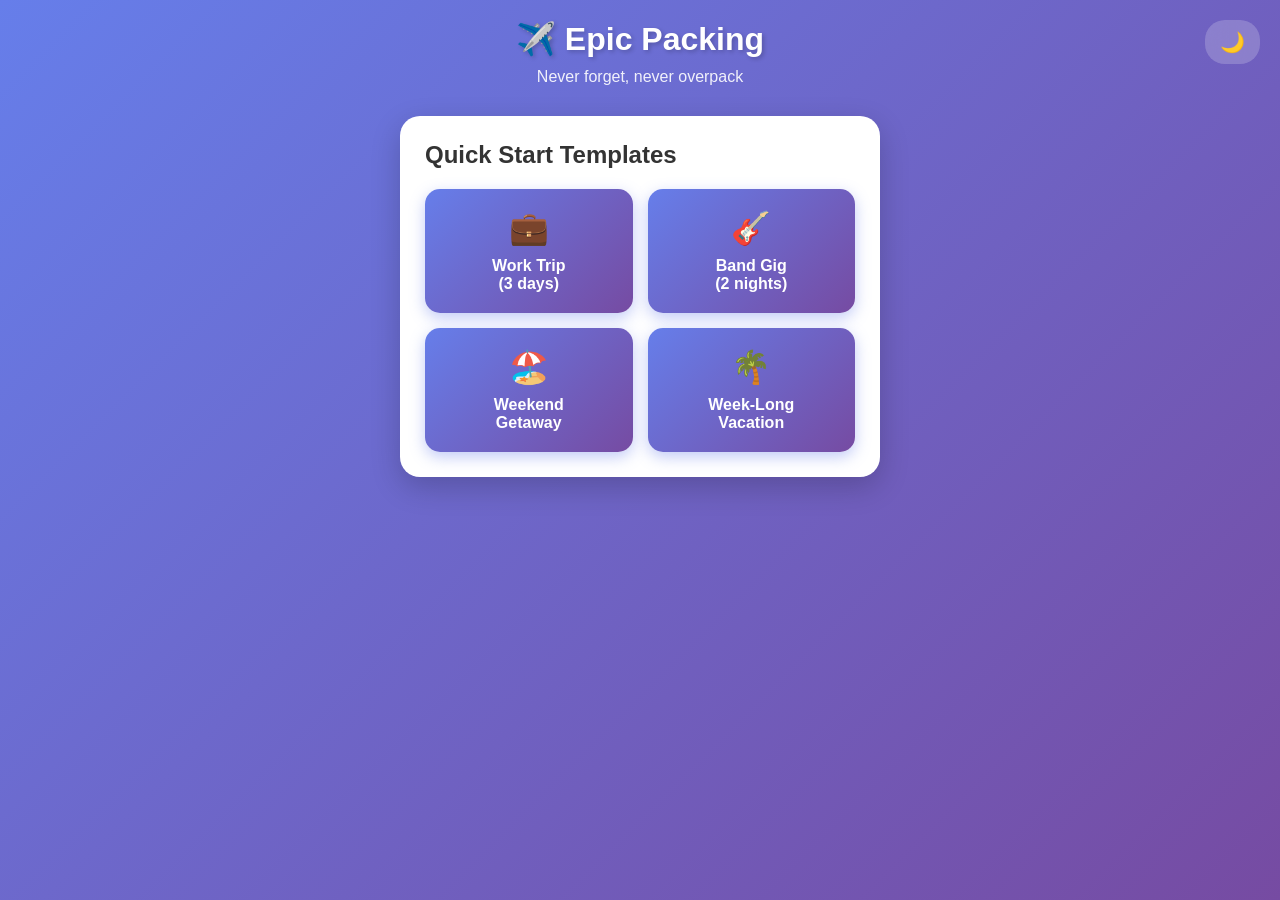
==== commit 33e65cb9: "Update print statement from 'Hello' to 'Goodbye'" ====
--- a/index.html
+++ b/index.html
@@ -3,609 +3,964 @@
 <head>
     <meta charset="UTF-8">
     <meta name="viewport" content="width=device-width, initial-scale=1.0, maximum-scale=1.0, user-scalable=no">
-    <title>The Morning Rundown</title>
-    <link rel="manifest" href="manifest.json">
-    <meta name="theme-color" content="#667eea">
-    <meta name="apple-mobile-web-app-capable" content="yes">
-    <meta name="apple-mobile-web-app-status-bar-style" content="black-translucent">
-    <meta name="apple-mobile-web-app-title" content="Rundown">
-    <link rel="apple-touch-icon" href="icon-192.png">
-    <link rel="icon" type="image/png" sizes="192x192" href="icon-192.png">
-    <link rel="icon" type="image/png" sizes="512x512" href="icon-512.png">
+    <title>Epic Packing List</title>
     <style>
-        *{margin:0;padding:0;box-sizing:border-box;-webkit-tap-highlight-color:transparent}
-        body{font-family:-apple-system,BlinkMacSystemFont,'Segoe UI',Roboto,sans-serif;background:#f0f0f5;min-height:100vh;color:#333}
-        body.dark-mode{background:#1a1a2e;color:#e0e0e0}
-        @media all and (display-mode:standalone){
-            .banner{padding-top:calc(env(safe-area-inset-top,20px)+16px)}
-            .dark-mode-toggle,.refresh-btn,.settings-btn,.collapse-all-btn{top:calc(env(safe-area-inset-top,16px)+4px)}
-        }
-        .banner{background:linear-gradient(135deg,#667eea 0%,#764ba2 100%);padding:32px 20px 24px;text-align:center;color:#fff}
-        .banner h1{font-size:28px;font-weight:800;letter-spacing:-.5px;margin-bottom:4px;text-shadow:1px 1px 3px rgba(0,0,0,.15)}
-        .banner .date{font-size:14px;opacity:.9;font-weight:500}
-        .banner .tagline{font-size:13px;opacity:.75;margin-top:6px}
-
-        /* Layout */
-        .page-layout{max-width:900px;margin:0 auto;padding:0 16px 40px;display:flex;gap:20px;align-items:flex-start}
-        .sidebar{width:200px;flex-shrink:0;position:sticky;top:20px;display:none}
-        .feed{flex:1;min-width:0}
-        @media(min-width:768px){}
-        @media(max-width:767px){.sidebar{display:none}.page-layout{padding:0 10px 30px}}
-
-        /* Weather Widget (sidebar) */
-        .weather-widget{background:#fff;border-radius:14px;padding:18px;box-shadow:0 2px 14px rgba(0,0,0,.06);text-align:center}
-        .dark-mode .weather-widget{background:#262640;box-shadow:0 2px 14px rgba(0,0,0,.25)}
-        .ww-icon{font-size:40px;margin-bottom:8px}.ww-temp{font-size:22px;font-weight:700}
-        .ww-feels{font-size:12px;color:#888;margin-top:2px}.ww-desc{font-size:13px;color:#666;margin-top:8px;line-height:1.4}
-        .dark-mode .ww-desc{color:#aaa}.ww-location{font-size:11px;color:#aaa;margin-top:6px}.ww-humidity{font-size:11px;color:#aaa;margin-top:2px}
-
-        /* Weather Strip (mobile) */
-        .mobile-weather .weather-strip{display:flex;align-items:center;gap:12px;background:linear-gradient(135deg,#ffecd2,#fcb69f);border-radius:12px;padding:14px 18px;margin-bottom:20px;box-shadow:0 2px 10px rgba(0,0,0,.06)}
-        .dark-mode .mobile-weather .weather-strip{background:linear-gradient(135deg,#4a3728,#5c3a2e)}
-        .mobile-weather .weather-icon{font-size:32px}.mobile-weather .weather-info{flex:1}
-        .mobile-weather .weather-temp{font-size:18px;font-weight:700}.mobile-weather .weather-desc{font-size:13px;color:#8b5e3c}
-        .dark-mode .mobile-weather .weather-desc{color:#c9a07a}
-
-        /* Greeting */
-        .greeting-card{background:#fff;border-radius:14px;padding:20px 22px;margin:-16px 0 20px;position:relative;box-shadow:0 4px 20px rgba(0,0,0,.08)}
-        .dark-mode .greeting-card{background:#262640;box-shadow:0 4px 20px rgba(0,0,0,.3)}
-        .greeting-card .greeting{font-size:20px;font-weight:700;margin-bottom:6px}
-        .greeting-card .summary{font-size:14px;color:#666;line-height:1.5}
-        .dark-mode .greeting-card .summary{color:#aaa}
-
-        /* Section */
-        .section{background:#fff;border-radius:14px;margin-bottom:18px;overflow:hidden;box-shadow:0 2px 14px rgba(0,0,0,.06)}
-        .dark-mode .section{background:#262640;box-shadow:0 2px 14px rgba(0,0,0,.25)}
-        .section-header{display:flex;align-items:center;gap:10px;padding:16px 20px 12px;border-bottom:1px solid #f0f0f5;cursor:pointer;user-select:none;-webkit-user-select:none}
-        .dark-mode .section-header{border-bottom-color:#333355}
-        .section-header.collapsed{border-bottom:none}
-        .section-icon{font-size:20px;width:36px;height:36px;display:flex;align-items:center;justify-content:center;border-radius:10px;flex-shrink:0}
-        .section-title{font-size:16px;font-weight:700;text-transform:uppercase;letter-spacing:.5px;flex:1}
-        .collapse-chevron{font-size:14px;color:#aaa;transition:transform .2s;flex-shrink:0}
-        .section-header.collapsed .collapse-chevron{transform:rotate(-90deg)}
-        .section-body{overflow:hidden;transition:max-height .3s ease}
-        .section-body.collapsed{max-height:0!important}
-
-        /* Section themes */
-        .section-headlines .section-icon{background:#eef0ff}.section-headlines .section-title{color:#667eea}
-        .section-tech .section-icon{background:#e8f7ed}.section-tech .section-title{color:#27ae60}
-        .section-sports .section-icon{background:#fff3e6}.section-sports .section-title{color:#e67e22}
-        .section-music .section-icon{background:#fce4ec}.section-music .section-title{color:#e91e63}
-        .section-work .section-icon{background:#e3f2fd}.section-work .section-title{color:#2196f3}
-        .section-interesting .section-icon{background:#f3e5f5}.section-interesting .section-title{color:#9c27b0}
-        .section-science .section-icon{background:#e0f7fa}.section-science .section-title{color:#00838f}
-        .section-gaming .section-icon{background:#fce4ec}.section-gaming .section-title{color:#c62828}
-        .section-movies .section-icon{background:#fff8e1}.section-movies .section-title{color:#f57f17}
-        .section-food .section-icon{background:#f1f8e9}.section-food .section-title{color:#558b2f}
-        .section-finance .section-icon{background:#e8eaf6}.section-finance .section-title{color:#283593}
-        .section-health .section-icon{background:#fce4ec}.section-health .section-title{color:#ad1457}
-        .section-world .section-icon{background:#e0f2f1}.section-world .section-title{color:#00695c}
-        .section-ai .section-icon{background:#e8eaf6}.section-ai .section-title{color:#5c6bc0}
-        .section-custom .section-icon{background:#ede7f6}.section-custom .section-title{color:#4527a0}
-        .section-interesting .story-headline{font-weight:400}
-
-        .dark-mode .section-headlines .section-icon{background:#2a2d4a}
-        .dark-mode .section-tech .section-icon{background:#1e3a28}
-        .dark-mode .section-sports .section-icon{background:#3a2e1e}
-        .dark-mode .section-music .section-icon{background:#3a1e28}
-        .dark-mode .section-work .section-icon{background:#1e2e3a}
-        .dark-mode .section-interesting .section-icon{background:#2e1e3a}
-        .dark-mode .section-science .section-icon{background:#1a3038}
-        .dark-mode .section-gaming .section-icon{background:#3a1e1e}
-        .dark-mode .section-movies .section-icon{background:#38301a}
-        .dark-mode .section-food .section-icon{background:#2a3820}
-        .dark-mode .section-finance .section-icon{background:#1e2040}
-        .dark-mode .section-health .section-icon{background:#381a28}
-        .dark-mode .section-world .section-icon{background:#1a3830}
-        .dark-mode .section-ai .section-icon{background:#1e2040}
-        .dark-mode .section-custom .section-icon{background:#281a38}
-
-        /* Stories */
-        .story{padding:14px 20px;border-bottom:1px solid #f5f5fa;transition:background .15s}
-        .story:last-child{border-bottom:none}
-        .dark-mode .story{border-bottom-color:#333355}
-        .story:hover{background:#fafaff}.dark-mode .story:hover{background:#2d2d4a}
-        .story-headline{font-size:15px;font-weight:600;margin-bottom:4px;line-height:1.4}
-        .story-headline a{color:inherit;text-decoration:none}.story-headline a:hover{text-decoration:underline}
-        .story-summary{font-size:13px;color:#777;line-height:1.5}.dark-mode .story-summary{color:#999}
-        .story-meta{font-size:11px;color:#aaa;margin-top:6px;display:flex;align-items:center;gap:8px}
-        .story-tag{display:inline-block;padding:2px 8px;border-radius:4px;font-size:10px;font-weight:600;text-transform:uppercase}
-        .tag-hot{background:#ffe0e0;color:#d32f2f}.tag-new{background:#e0f0ff;color:#1976d2}.tag-trending{background:#e8f5e9;color:#388e3c}
-        .dark-mode .tag-hot{background:#4a2020}.dark-mode .tag-new{background:#1e2e3a}.dark-mode .tag-trending{background:#1e3a28}
-
-        /* Quote */
-        .quote-card{background:linear-gradient(135deg,#667eea,#764ba2);border-radius:14px;padding:24px 22px;margin-bottom:18px;color:#fff;text-align:center}
-        .quote-text{font-size:16px;font-style:italic;line-height:1.6;margin-bottom:10px}.quote-author{font-size:13px;opacity:.85;font-weight:600}
-
-        /* On This Day */
-        .on-this-day{background:linear-gradient(135deg,#a8edea,#fed6e3);border-radius:14px;padding:18px 22px;margin-bottom:18px}
-        .dark-mode .on-this-day{background:linear-gradient(135deg,#1e3a38,#3a1e2e)}
-        .on-this-day h3{font-size:14px;font-weight:700;margin-bottom:8px;text-transform:uppercase;letter-spacing:.5px}
-        .on-this-day p{font-size:13px;line-height:1.5;color:#555}.dark-mode .on-this-day p{color:#bbb}
-
-        /* Footer */
-        .footer{text-align:center;padding:20px;color:#aaa;font-size:12px}.footer a{color:#667eea;text-decoration:none}
-
-        /* Fixed buttons */
-        .dark-mode-toggle{position:fixed;top:16px;right:16px;width:40px;height:40px;border-radius:50%;background:rgba(255,255,255,.2);border:none;color:#fff;font-size:18px;cursor:pointer;z-index:100;display:flex;align-items:center;justify-content:center;backdrop-filter:blur(10px)}
-        .settings-btn{position:fixed;top:16px;right:62px;width:40px;height:40px;border-radius:50%;background:rgba(255,255,255,.2);border:none;color:#fff;font-size:18px;cursor:pointer;z-index:100;display:flex;align-items:center;justify-content:center;backdrop-filter:blur(10px);transition:transform .3s}
-        .settings-btn:active{transform:rotate(60deg)}
-        .collapse-all-btn{position:fixed;top:16px;right:108px;width:40px;height:40px;border-radius:50%;background:rgba(255,255,255,.2);border:none;color:#fff;font-size:16px;cursor:pointer;z-index:100;display:flex;align-items:center;justify-content:center;backdrop-filter:blur(10px)}
-        .refresh-btn{position:fixed;top:16px;left:16px;width:40px;height:40px;border-radius:50%;background:rgba(255,255,255,.2);border:none;color:#fff;font-size:18px;cursor:pointer;z-index:100;display:flex;align-items:center;justify-content:center;backdrop-filter:blur(10px);transition:transform .5s}
-        .refresh-btn.spinning{transform:rotate(360deg)}
-
-        /* Loading */
-        .loading{text-align:center;padding:30px 20px;color:#999}
-        .loading .spinner{display:inline-block;width:24px;height:24px;border:3px solid #e0e0e0;border-top-color:#667eea;border-radius:50%;animation:spin .8s linear infinite;margin-bottom:10px}
-        @keyframes spin{to{transform:rotate(360deg)}}.loading p{font-size:13px}
-        .skeleton{background:linear-gradient(90deg,#f0f0f0 25%,#e0e0e0 50%,#f0f0f0 75%);background-size:200% 100%;animation:shimmer 1.5s infinite;border-radius:6px}
-        .dark-mode .skeleton{background:linear-gradient(90deg,#333355 25%,#3d3d60 50%,#333355 75%);background-size:200% 100%}
-        @keyframes shimmer{0%{background-position:200% 0}100%{background-position:-200% 0}}
-        .skeleton-line{height:14px;margin-bottom:8px}.skeleton-line.short{width:60%}.skeleton-line.medium{width:80%}
-
-        @media(max-width:480px){.banner h1{font-size:24px}.greeting-card{padding:16px 18px}.story{padding:12px 16px}}
-
-        /* Install banner */
-        .install-banner{position:fixed;bottom:0;left:0;right:0;background:#fff;padding:16px 20px;display:flex;align-items:center;gap:14px;box-shadow:0 -4px 20px rgba(0,0,0,.1);z-index:200;transform:translateY(100%);transition:transform .4s ease}
-        .install-banner.visible{transform:translateY(0)}.dark-mode .install-banner{background:#262640;box-shadow:0 -4px 20px rgba(0,0,0,.4)}
-        .install-banner .install-icon{width:48px;height:48px;border-radius:12px;flex-shrink:0}
-        .install-banner .install-text{flex:1}.install-banner .install-title{font-size:15px;font-weight:700;margin-bottom:2px}
-        .install-banner .install-desc{font-size:12px;color:#888}
-        .install-banner .install-btn{background:linear-gradient(135deg,#667eea,#764ba2);color:#fff;border:none;padding:10px 18px;border-radius:10px;font-size:14px;font-weight:600;cursor:pointer;white-space:nowrap}
-        .install-banner .install-close{background:none;border:none;color:#aaa;font-size:20px;cursor:pointer;padding:4px}
-
-        /* Drawer */
-        .drawer-overlay{position:fixed;inset:0;background:rgba(0,0,0,.5);z-index:300;opacity:0;pointer-events:none;transition:opacity .3s}
-        .drawer-overlay.open{opacity:1;pointer-events:auto}
-        .drawer{position:fixed;top:0;right:0;bottom:0;width:min(380px,90vw);background:#fff;z-index:301;transform:translateX(100%);transition:transform .35s cubic-bezier(.4,0,.2,1);display:flex;flex-direction:column;overflow:hidden}
-        .drawer.open{transform:translateX(0)}.dark-mode .drawer{background:#1e1e36}
-        .drawer-header{display:flex;align-items:center;justify-content:space-between;padding:20px 20px 16px;border-bottom:1px solid #eee;flex-shrink:0}
-        .dark-mode .drawer-header{border-bottom-color:#333355}
-        .drawer-header h2{font-size:18px;font-weight:700}
-        .drawer-close{width:36px;height:36px;border-radius:50%;border:none;background:#f0f0f5;font-size:18px;cursor:pointer;display:flex;align-items:center;justify-content:center}
-        .dark-mode .drawer-close{background:#333355;color:#e0e0e0}
-        .drawer-body{flex:1;overflow-y:auto;padding:16px 20px 30px;-webkit-overflow-scrolling:touch}
-        .drawer-section{margin-bottom:24px}
-        .drawer-section-title{font-size:12px;font-weight:700;text-transform:uppercase;letter-spacing:.8px;color:#999;margin-bottom:12px}
-        .drawer-footer{padding:16px 20px;border-top:1px solid #eee;flex-shrink:0}.dark-mode .drawer-footer{border-top-color:#333355}
-        .save-btn{width:100%;padding:14px;border-radius:12px;border:none;background:linear-gradient(135deg,#667eea,#764ba2);color:#fff;font-size:16px;font-weight:700;cursor:pointer}
-        .toggle-row{display:flex;align-items:center;justify-content:space-between;padding:10px 0;border-bottom:1px solid #f0f0f5}
-        .dark-mode .toggle-row{border-bottom-color:#2a2a45}.toggle-row:last-child{border-bottom:none}
-        .toggle-label{display:flex;align-items:center;gap:10px;font-size:14px;font-weight:500}.toggle-label .toggle-emoji{font-size:18px}
-        .switch{position:relative;width:44px;height:24px;flex-shrink:0}
-        .switch input{opacity:0;width:0;height:0}
-        .switch .slider{position:absolute;inset:0;background:#ccc;border-radius:24px;cursor:pointer;transition:background .2s}
-        .switch .slider::before{content:'';position:absolute;width:18px;height:18px;left:3px;bottom:3px;background:#fff;border-radius:50%;transition:transform .2s}
-        .switch input:checked+.slider{background:#667eea}.switch input:checked+.slider::before{transform:translateX(20px)}
-        .stepper{display:flex;align-items:center;gap:4px}
-        .stepper-btn{width:30px;height:30px;border-radius:8px;border:1px solid #ddd;background:#fff;font-size:16px;font-weight:600;cursor:pointer;display:flex;align-items:center;justify-content:center}
-        .dark-mode .stepper-btn{background:#333355;border-color:#444466;color:#e0e0e0}
-        .stepper-val{width:32px;text-align:center;font-size:15px;font-weight:600}
-        .add-topic-row{display:flex;gap:8px;margin-top:8px}
-        .add-topic-row input{flex:1;padding:10px 14px;border-radius:10px;border:1px solid #ddd;font-size:14px;background:#fff;color:#333}
-        .dark-mode .add-topic-row input{background:#262640;border-color:#444466;color:#e0e0e0}
-        .add-topic-btn{padding:10px 16px;border-radius:10px;border:none;background:linear-gradient(135deg,#667eea,#764ba2);color:#fff;font-size:14px;font-weight:600;cursor:pointer;white-space:nowrap}
-        .custom-topics-list{margin-top:10px}
-        .custom-topic-chip{display:inline-flex;align-items:center;gap:6px;padding:6px 12px;border-radius:20px;background:#eef0ff;font-size:13px;font-weight:500;color:#667eea;margin:4px 4px 4px 0}
-        .dark-mode .custom-topic-chip{background:#2a2d4a}
-        .custom-topic-chip .remove-topic{background:none;border:none;color:#667eea;font-size:14px;cursor:pointer;padding:0;line-height:1}
-        .prefs-url-input{width:100%;padding:10px 14px;border-radius:10px;border:1px solid #ddd;font-size:13px;background:#fff;color:#333;margin-top:8px}
-        .dark-mode .prefs-url-input{background:#262640;border-color:#444466;color:#e0e0e0}
-        .prefs-hint{font-size:11px;color:#aaa;margin-top:6px;line-height:1.4}
-
-        /* Context Window / Requests */
-        .requests-textarea{width:100%;min-height:120px;padding:12px 14px;border-radius:10px;border:1px solid #ddd;font-size:13px;font-family:inherit;background:#fff;color:#333;resize:vertical;line-height:1.6}
-        .dark-mode .requests-textarea{background:#262640;border-color:#444466;color:#e0e0e0}
-        .requests-textarea::placeholder{color:#bbb}
-        .dark-mode .requests-textarea::placeholder{color:#666}
-        .requests-active{background:#f0fdf4;border-radius:10px;padding:12px 14px;margin-top:10px;font-size:12px;line-height:1.6;color:#555}
-        .dark-mode .requests-active{background:#1e3a28;color:#aaa}
-        .requests-active-title{font-weight:700;font-size:11px;text-transform:uppercase;letter-spacing:.5px;color:#27ae60;margin-bottom:6px}
-        .requests-keyword{display:inline-block;padding:2px 8px;border-radius:4px;background:#e8f5e9;color:#2e7d32;font-size:11px;font-weight:600;margin:2px 3px 2px 0}
-        .dark-mode .requests-keyword{background:#1e3a28;color:#4caf50}
+        * {
+            margin: 0;
+            padding: 0;
+            box-sizing: border-box;
+            -webkit-tap-highlight-color: transparent;
+        }
+
+        body {
+            font-family: -apple-system, BlinkMacSystemFont, 'Segoe UI', Roboto, Oxygen, Ubuntu, Cantarell, sans-serif;
+            background: linear-gradient(135deg, #667eea 0%, #764ba2 100%);
+            min-height: 100vh;
+            padding: 20px;
+            color: #333;
+        }
+
+        body.dark-mode {
+            background: linear-gradient(135deg, #2d3561 0%, #3d2f52 100%);
+        }
+
+        .container {
+            max-width: 480px;
+            margin: 0 auto;
+        }
+
+        .header {
+            text-align: center;
+            margin-bottom: 30px;
+            color: white;
+        }
+
+        .header h1 {
+            font-size: 32px;
+            margin-bottom: 10px;
+            text-shadow: 2px 2px 4px rgba(0,0,0,0.2);
+        }
+
+        .header .subtitle {
+            font-size: 16px;
+            opacity: 0.9;
+        }
+
+        .dark-mode-toggle {
+            position: fixed;
+            top: 20px;
+            right: 20px;
+            background: rgba(255,255,255,0.2);
+            border: none;
+            color: white;
+            padding: 10px 15px;
+            border-radius: 20px;
+            cursor: pointer;
+            font-size: 20px;
+            backdrop-filter: blur(10px);
+            z-index: 1000;
+        }
+
+        .card {
+            background: white;
+            border-radius: 20px;
+            padding: 25px;
+            margin-bottom: 20px;
+            box-shadow: 0 10px 30px rgba(0,0,0,0.2);
+        }
+
+        body.dark-mode .card {
+            background: #2a2a3e;
+            color: #e0e0e0;
+        }
+
+        .template-grid {
+            display: grid;
+            grid-template-columns: 1fr 1fr;
+            gap: 15px;
+            margin-top: 20px;
+        }
+
+        .template-btn {
+            background: linear-gradient(135deg, #667eea 0%, #764ba2 100%);
+            color: white;
+            border: none;
+            padding: 20px;
+            border-radius: 15px;
+            font-size: 16px;
+            font-weight: 600;
+            cursor: pointer;
+            transition: transform 0.2s, box-shadow 0.2s;
+            box-shadow: 0 5px 15px rgba(102, 126, 234, 0.4);
+        }
+
+        .template-btn:active {
+            transform: scale(0.95);
+        }
+
+        .template-btn .icon {
+            font-size: 32px;
+            display: block;
+            margin-bottom: 10px;
+        }
+
+        .progress-section {
+            margin-bottom: 25px;
+        }
+
+        .progress-bar {
+            width: 100%;
+            height: 20px;
+            background: #e0e0e0;
+            border-radius: 10px;
+            overflow: hidden;
+            margin: 10px 0;
+        }
+
+        body.dark-mode .progress-bar {
+            background: #1a1a2e;
+        }
+
+        .progress-fill {
+            height: 100%;
+            background: linear-gradient(90deg, #667eea 0%, #764ba2 100%);
+            transition: width 0.3s ease;
+            display: flex;
+            align-items: center;
+            justify-content: center;
+            color: white;
+            font-weight: 600;
+            font-size: 12px;
+        }
+
+        .progress-stats {
+            display: flex;
+            justify-content: space-between;
+            font-size: 14px;
+            color: #666;
+            margin-top: 5px;
+        }
+
+        body.dark-mode .progress-stats {
+            color: #999;
+        }
+
+        .category {
+            margin-bottom: 20px;
+        }
+
+        .category-header {
+            display: flex;
+            justify-content: space-between;
+            align-items: center;
+            padding: 15px;
+            background: linear-gradient(135deg, #f093fb 0%, #f5576c 100%);
+            color: white;
+            border-radius: 12px;
+            cursor: pointer;
+            margin-bottom: 10px;
+            user-select: none;
+        }
+
+        .category-header .icon {
+            font-size: 24px;
+        }
+
+        .category-header .title {
+            flex: 1;
+            margin-left: 15px;
+            font-weight: 600;
+            font-size: 18px;
+        }
+
+        .category-header .count {
+            font-size: 14px;
+            opacity: 0.9;
+        }
+
+        .category.clothes .category-header {
+            background: linear-gradient(135deg, #667eea 0%, #764ba2 100%);
+        }
+
+        .category.toiletries .category-header {
+            background: linear-gradient(135deg, #fa709a 0%, #fee140 100%);
+        }
+
+        .category.electronics .category-header {
+            background: linear-gradient(135deg, #30cfd0 0%, #330867 100%);
+        }
+
+        .category.band-gear .category-header {
+            background: linear-gradient(135deg, #ff9a56 0%, #ff6a88 100%);
+        }
+
+        .category.work .category-header {
+            background: linear-gradient(135deg, #a8edea 0%, #fed6e3 100%);
+            color: #333;
+        }
+
+        .category.documents .category-header {
+            background: linear-gradient(135deg, #ffecd2 0%, #fcb69f 100%);
+            color: #333;
+        }
+
+        .category.misc .category-header {
+            background: linear-gradient(135deg, #ff6e7f 0%, #bfe9ff 100%);
+        }
+
+        .category-items {
+            max-height: 500px;
+            overflow: hidden;
+            transition: max-height 0.3s ease;
+        }
+
+        .category-items.collapsed {
+            max-height: 0;
+        }
+
+        .item {
+            display: flex;
+            align-items: center;
+            padding: 15px;
+            background: #f8f9fa;
+            border-radius: 10px;
+            margin-bottom: 8px;
+            cursor: pointer;
+            transition: all 0.2s;
+            user-select: none;
+        }
+
+        body.dark-mode .item {
+            background: #1a1a2e;
+        }
+
+        .item:active {
+            transform: scale(0.98);
+        }
+
+        .item.packed {
+            opacity: 0.5;
+            text-decoration: line-through;
+        }
+
+        .item-checkbox {
+            width: 28px;
+            height: 28px;
+            border: 3px solid #667eea;
+            border-radius: 8px;
+            margin-right: 15px;
+            display: flex;
+            align-items: center;
+            justify-content: center;
+            flex-shrink: 0;
+        }
+
+        .item.packed .item-checkbox {
+            background: #667eea;
+            color: white;
+        }
+
+        .item-name {
+            flex: 1;
+            font-size: 16px;
+        }
+
+        .item-remove {
+            color: #ff6b6b;
+            font-size: 20px;
+            padding: 5px;
+            opacity: 0.6;
+        }
+
+        .coach-nudge {
+            background: linear-gradient(135deg, #ffeaa7 0%, #fdcb6e 100%);
+            color: #2d3436;
+            padding: 15px 20px;
+            border-radius: 12px;
+            margin: 15px 0;
+            display: flex;
+            align-items: center;
+            animation: slideIn 0.3s ease;
+        }
+
+        @keyframes slideIn {
+            from {
+                transform: translateX(-100%);
+                opacity: 0;
+            }
+            to {
+                transform: translateX(0);
+                opacity: 1;
+            }
+        }
+
+        .coach-nudge .icon {
+            font-size: 24px;
+            margin-right: 12px;
+        }
+
+        .button-group {
+            display: flex;
+            gap: 10px;
+            margin-top: 20px;
+        }
+
+        .btn {
+            flex: 1;
+            padding: 15px;
+            border: none;
+            border-radius: 12px;
+            font-size: 16px;
+            font-weight: 600;
+            cursor: pointer;
+            transition: transform 0.2s;
+        }
+
+        .btn:active {
+            transform: scale(0.95);
+        }
+
+        .btn-primary {
+            background: linear-gradient(135deg, #667eea 0%, #764ba2 100%);
+            color: white;
+        }
+
+        .btn-secondary {
+            background: #e0e0e0;
+            color: #333;
+        }
+
+        body.dark-mode .btn-secondary {
+            background: #1a1a2e;
+            color: #e0e0e0;
+        }
+
+        .trip-input {
+            width: 100%;
+            padding: 15px;
+            border: 2px solid #e0e0e0;
+            border-radius: 12px;
+            font-size: 16px;
+            margin-bottom: 15px;
+        }
+
+        body.dark-mode .trip-input {
+            background: #1a1a2e;
+            border-color: #3a3a5e;
+            color: #e0e0e0;
+        }
+
+        .hidden {
+            display: none;
+        }
+
+        .celebration {
+            position: fixed;
+            top: 50%;
+            left: 50%;
+            transform: translate(-50%, -50%);
+            font-size: 80px;
+            animation: celebrate 1s ease;
+            pointer-events: none;
+            z-index: 2000;
+        }
+
+        @keyframes celebrate {
+            0% {
+                transform: translate(-50%, -50%) scale(0);
+                opacity: 0;
+            }
+            50% {
+                transform: translate(-50%, -50%) scale(1.2);
+                opacity: 1;
+            }
+            100% {
+                transform: translate(-50%, -50%) scale(1);
+                opacity: 0;
+            }
+        }
+
+        .trip-history {
+            margin-top: 20px;
+        }
+
+        .trip-card {
+            background: #f8f9fa;
+            padding: 15px;
+            border-radius: 12px;
+            margin-bottom: 10px;
+            cursor: pointer;
+            transition: transform 0.2s;
+        }
+
+        body.dark-mode .trip-card {
+            background: #1a1a2e;
+        }
+
+        .trip-card:active {
+            transform: scale(0.98);
+        }
+
+        .trip-card-header {
+            display: flex;
+            justify-content: space-between;
+            align-items: center;
+            margin-bottom: 8px;
+        }
+
+        .trip-card-title {
+            font-weight: 600;
+            font-size: 16px;
+        }
+
+        .trip-card-date {
+            font-size: 12px;
+            color: #666;
+        }
+
+        body.dark-mode .trip-card-date {
+            color: #999;
+        }
+
+        .review-section {
+            margin-top: 20px;
+        }
+
+        .review-instruction {
+            text-align: center;
+            color: #666;
+            margin-bottom: 20px;
+            font-size: 14px;
+        }
+
+        body.dark-mode .review-instruction {
+            color: #999;
+        }
     </style>
 </head>
 <body>
-    <button class="dark-mode-toggle" onclick="toggleDarkMode()">&#x1F319;</button>
-    <button class="settings-btn" onclick="openDrawer()" title="Settings">&#x2699;&#xFE0F;</button>
-    <button class="collapse-all-btn" onclick="toggleAllSections()" title="Expand/Collapse All" id="collapseAllBtn">&#x2195;&#xFE0F;</button>
-    <button class="refresh-btn" onclick="refreshNewsletter()" title="Refresh">&#x1F504;</button>
-
-    <div class="drawer-overlay" id="drawerOverlay" onclick="closeDrawer()"></div>
-    <div class="drawer" id="drawer">
-        <div class="drawer-header"><h2>&#x2699;&#xFE0F; My Rundown</h2><button class="drawer-close" onclick="closeDrawer()">&times;</button></div>
-        <div class="drawer-body" id="drawerBody"></div>
-        <div class="drawer-footer"><button class="save-btn" onclick="saveAndReload()">Save &amp; Refresh</button></div>
-    </div>
-
-    <div class="install-banner" id="installBanner">
-        <img class="install-icon" src="icon-192.png" alt="Icon">
-        <div class="install-text"><div class="install-title">Add to Home Screen</div><div class="install-desc" id="installDesc">Get your newsletter with one tap</div></div>
-        <button class="install-btn" id="installBtn" onclick="handleInstall()">Add</button>
-        <button class="install-close" onclick="dismissInstall()">&times;</button>
-    </div>
-
-    <div class="banner">
-        <h1>The Morning Rundown</h1>
-        <div class="date" id="currentDate"></div>
-        <div class="tagline">Your daily dose of what matters</div>
-    </div>
-
-    <div class="page-layout">
-        <div class="sidebar"><div id="weatherWidget"></div></div>
-        <div class="feed">
-            <div class="greeting-card"><div class="greeting" id="greeting"></div><div class="summary" id="daySummary"></div></div>
-            <div class="mobile-weather" id="mobileWeather"></div>
-            <div id="newsletterContent"><div class="loading"><div class="spinner"></div><p>Brewing your morning newsletter...</p></div></div>
+    <button class="dark-mode-toggle" onclick="toggleDarkMode()">🌙</button>
+
+    <div class="container">
+        <div class="header">
+            <h1>✈️ Epic Packing</h1>
+            <div class="subtitle">Never forget, never overpack</div>
+        </div>
+
+        <!-- Home Screen -->
+        <div id="homeScreen">
+            <div class="card">
+                <h2 style="margin-bottom: 20px;">Quick Start Templates</h2>
+                <div class="template-grid">
+                    <button class="template-btn" onclick="startTrip('work', 3)">
+                        <span class="icon">💼</span>
+                        Work Trip<br>(3 days)
+                    </button>
+                    <button class="template-btn" onclick="startTrip('gig', 2)">
+                        <span class="icon">🎸</span>
+                        Band Gig<br>(2 nights)
+                    </button>
+                    <button class="template-btn" onclick="startTrip('weekend', 3)">
+                        <span class="icon">🏖️</span>
+                        Weekend<br>Getaway
+                    </button>
+                    <button class="template-btn" onclick="startTrip('vacation', 7)">
+                        <span class="icon">🌴</span>
+                        Week-Long<br>Vacation
+                    </button>
+                </div>
+            </div>
+
+            <div class="card" id="historyCard" style="display: none;">
+                <h2 style="margin-bottom: 15px;">Recent Trips</h2>
+                <div id="tripHistory"></div>
+            </div>
+        </div>
+
+        <!-- Packing Screen -->
+        <div id="packingScreen" class="hidden">
+            <div class="card">
+                <div style="display: flex; justify-content: space-between; align-items: center; margin-bottom: 20px;">
+                    <h2 id="tripTitle">My Trip</h2>
+                    <button class="btn-secondary" style="padding: 8px 15px; border-radius: 8px;" onclick="backToHome()">← Back</button>
+                </div>
+
+                <div class="progress-section">
+                    <div class="progress-bar">
+                        <div class="progress-fill" id="progressFill">0%</div>
+                    </div>
+                    <div class="progress-stats">
+                        <span id="packedCount">0 packed</span>
+                        <span id="totalCount">0 items</span>
+                    </div>
+                </div>
+
+                <div id="coachNudges"></div>
+
+                <div id="categories"></div>
+
+                <div class="button-group">
+                    <button class="btn btn-secondary" onclick="showAddItem()">+ Add Item</button>
+                    <button class="btn btn-primary" onclick="finishPacking()">Finish Trip</button>
+                </div>
+            </div>
+        </div>
+
+        <!-- Review Screen -->
+        <div id="reviewScreen" class="hidden">
+            <div class="card">
+                <h2 style="margin-bottom: 15px;">Trip Review</h2>
+                <div class="review-instruction">
+                    Tap items you didn't use. This helps me pack smarter next time! 🧠
+                </div>
+                <div id="reviewCategories"></div>
+                <div class="button-group">
+                    <button class="btn btn-primary" onclick="completeReview()">Save & Finish</button>
+                </div>
+            </div>
+        </div>
+
+        <!-- Add Item Modal -->
+        <div id="addItemModal" class="card hidden" style="position: fixed; top: 50%; left: 50%; transform: translate(-50%, -50%); z-index: 1000; width: 90%; max-width: 400px;">
+            <h2 style="margin-bottom: 20px;">Add Item</h2>
+            <input type="text" id="newItemName" class="trip-input" placeholder="Item name..." onkeypress="if(event.key==='Enter') addCustomItem()">
+            <select id="newItemCategory" class="trip-input" style="margin-bottom: 15px;">
+                <option value="clothes">👕 Clothes</option>
+                <option value="toiletries">🧴 Toiletries</option>
+                <option value="electronics">🔌 Electronics</option>
+                <option value="band-gear">🎸 Band Gear</option>
+                <option value="work">💼 Work Essentials</option>
+                <option value="documents">📄 Documents</option>
+                <option value="misc">🎒 Miscellaneous</option>
+            </select>
+            <div class="button-group">
+                <button class="btn btn-secondary" onclick="hideAddItem()">Cancel</button>
+                <button class="btn btn-primary" onclick="addCustomItem(); return false;">Add</button>
+            </div>
         </div>
     </div>
 
     <script>
-        const SECTION_REGISTRY = {
-            'top stories':          { id: 'headlines', icon: '\u{1F4F0}', theme: 'section-headlines', subreddits: ['news'], hnMix: true },
-            'world news':           { id: 'world', icon: '\u{1F30D}', theme: 'section-world', subreddits: ['worldnews'], hnMix: false },
-            'tech':                 { id: 'tech', icon: '\u{1F4BB}', theme: 'section-tech', subreddits: ['technology'], hnMix: true },
-            'ai & machine learning':{ id: 'ai', icon: '\u{1F916}', theme: 'section-ai', subreddits: ['artificial','MachineLearning','ChatGPT','ClaudeAI'], hnMix: false },
-            'science':              { id: 'science', icon: '\u{1F52C}', theme: 'section-science', subreddits: ['science'], hnMix: false },
-            'sports':               { id: 'sports', icon: '\u26BD', theme: 'section-sports', subreddits: ['sports'], hnMix: false },
-            'gaming':               { id: 'gaming', icon: '\u{1F3AE}', theme: 'section-gaming', subreddits: ['gaming'], hnMix: false },
-            'movies & tv':          { id: 'movies', icon: '\u{1F3AC}', theme: 'section-movies', subreddits: ['movies'], hnMix: false },
-            'music':                { id: 'music', icon: '\u{1F3B5}', theme: 'section-music', subreddits: ['Music'], hnMix: false },
-            'food & cooking':       { id: 'food', icon: '\u{1F373}', theme: 'section-food', subreddits: ['food'], hnMix: false },
-            'finance & money':      { id: 'finance', icon: '\u{1F4B0}', theme: 'section-finance', subreddits: ['personalfinance'], hnMix: false },
-            'health & fitness':     { id: 'health', icon: '\u{1F3CB}\uFE0F', theme: 'section-health', subreddits: ['fitness'], hnMix: false },
-            'work & productivity':  { id: 'work', icon: '\u{1F4BC}', theme: 'section-work', subreddits: ['productivity'], hnMix: false },
-            'interesting finds':    { id: 'interesting', icon: '\u{1F9E0}', theme: 'section-interesting', subreddits: ['todayilearned'], hnMix: false },
+        // Templates
+        const templates = {
+            work: {
+                clothes: ['Dress shirts (3)', 'Pants (2)', 'Underwear (3)', 'Socks (3)', 'Belt', 'Dress shoes', 'Casual outfit'],
+                toiletries: ['Toothbrush', 'Toothpaste', 'Deodorant', 'Shampoo', 'Razor', 'Cologne'],
+                electronics: ['Laptop', 'Charger', 'Phone charger', 'Headphones'],
+                work: ['Work badge', 'Business cards', 'Notebook', 'Pen'],
+                documents: ['Wallet', 'ID', 'Credit cards'],
+                misc: ['Gym clothes', 'Water bottle']
+            },
+            gig: {
+                'band-gear': ['Les Paul', 'Jackson', 'Cables (3)', 'Tuner', 'Picks', 'Strap', 'Capo', 'Pedals'],
+                clothes: ['Stage outfit', 'Backup shirt', 'Jeans (2)', 'Underwear (2)', 'Socks (2)', 'Comfortable shoes'],
+                toiletries: ['Toothbrush', 'Toothpaste', 'Deodorant', 'Hair product'],
+                electronics: ['Phone charger', 'Headphones'],
+                documents: ['Wallet', 'ID'],
+                misc: ['Setlist', 'Water bottle', 'Towel']
+            },
+            weekend: {
+                clothes: ['Casual shirts (2)', 'Pants/shorts (2)', 'Underwear (3)', 'Socks (3)', 'Jacket', 'Comfortable shoes'],
+                toiletries: ['Toothbrush', 'Toothpaste', 'Deodorant', 'Shampoo', 'Razor'],
+                electronics: ['Phone charger', 'Headphones', 'Camera'],
+                documents: ['Wallet', 'ID', 'Credit cards'],
+                misc: ['Sunglasses', 'Water bottle', 'Book']
+            },
+            vacation: {
+                clothes: ['Shirts (5)', 'Pants/shorts (3)', 'Underwear (7)', 'Socks (7)', 'Swimsuit', 'Jacket', 'Comfortable shoes', 'Sandals', 'Hat'],
+                toiletries: ['Toothbrush', 'Toothpaste', 'Deodorant', 'Shampoo', 'Conditioner', 'Razor', 'Sunscreen', 'Cologne', 'Hair product'],
+                electronics: ['Phone charger', 'Headphones', 'Camera', 'Laptop', 'Tablet', 'Power bank'],
+                documents: ['Wallet', 'ID', 'Passport', 'Credit cards', 'Travel documents'],
+                misc: ['Sunglasses', 'Water bottle', 'Book', 'Beach towel', 'First aid kit', 'Snacks']
+            }
         };
-        const QUOTES = [
-            { text: "The only way to do great work is to love what you do.", author: "Steve Jobs" },
-            { text: "Innovation distinguishes between a leader and a follower.", author: "Steve Jobs" },
-            { text: "Stay hungry, stay foolish.", author: "Stewart Brand" },
-            { text: "The best time to plant a tree was 20 years ago. The second best time is now.", author: "Chinese Proverb" },
-            { text: "Done is better than perfect.", author: "Sherrod White" },
-            { text: "The future belongs to those who believe in the beauty of their dreams.", author: "Eleanor Roosevelt" },
-            { text: "It does not matter how slowly you go as long as you do not stop.", author: "Confucius" },
-            { text: "Success is not final, failure is not fatal: it is the courage to continue that counts.", author: "Winston Churchill" },
-            { text: "What you do today can improve all your tomorrows.", author: "Ralph Marston" },
-            { text: "Believe you can and you're halfway there.", author: "Theodore Roosevelt" },
-            { text: "Creativity is intelligence having fun.", author: "Albert Einstein" },
-            { text: "The only limit to our realization of tomorrow is our doubts of today.", author: "Franklin D. Roosevelt" },
-            { text: "Do what you can, with what you have, where you are.", author: "Theodore Roosevelt" },
-            { text: "Everything you've ever wanted is on the other side of fear.", author: "George Addair" },
-            { text: "In the middle of difficulty lies opportunity.", author: "Albert Einstein" },
-            { text: "The secret of getting ahead is getting started.", author: "Mark Twain" },
-            { text: "Not all those who wander are lost.", author: "J.R.R. Tolkien" },
-            { text: "Life is what happens when you're busy making other plans.", author: "John Lennon" },
-            { text: "The only impossible journey is the one you never begin.", author: "Tony Robbins" },
-            { text: "Music expresses that which cannot be said and on which it is impossible to be silent.", author: "Victor Hugo" },
-        ];
-        const ON_THIS_DAY = {
-            "01-01":"On this day in 1983, the Internet was born when ARPANET switched to TCP/IP.",
-            "01-15":"On this day in 2001, Wikipedia was launched by Jimmy Wales and Larry Sanger.",
-            "01-27":"On this day in 1756, Wolfgang Amadeus Mozart was born in Salzburg, Austria.",
-            "02-01":"On this day in 2003, the Space Shuttle Columbia disintegrated during re-entry.",
-            "02-04":"On this day in 2004, Mark Zuckerberg launched Facebook from his Harvard dorm room.",
-            "02-06":"On this day in 1952, Queen Elizabeth II began her reign after the death of King George VI.",
-            "02-07":"On this day in 1964, The Beatles arrived in New York City for the first time.",
-            "02-12":"On this day in 1809, Abraham Lincoln and Charles Darwin were both born.",
-            "02-14":"On this day in 2005, YouTube was founded by Steve Chen, Chad Hurley, and Jawed Karim.",
-            "02-16":"On this day in 1923, Howard Carter opened the sealed doorway to King Tutankhamun's burial chamber.",
-            "02-17":"On this day in 1996, Deep Blue, a chess computer, defeated Garry Kasparov for the first time.",
-            "02-22":"On this day in 1997, scientists in Scotland announced the cloning of Dolly the sheep.",
-            "02-28":"On this day in 1953, James Watson and Francis Crick announced the discovery of DNA's double helix.",
-            "03-08":"On this day in 1979, Philips demonstrated the first compact disc publicly.",
-            "03-12":"On this day in 1989, Tim Berners-Lee submitted his proposal for the World Wide Web.",
-            "03-14":"On this day in 1879, Albert Einstein was born in Ulm, Germany. Happy Pi Day!",
-            "03-21":"On this day in 2006, Jack Dorsey posted the first-ever tweet.",
-            "04-01":"On this day in 1976, Steve Jobs and Steve Wozniak founded Apple Computer Company.",
-            "04-12":"On this day in 1961, Yuri Gagarin became the first human in space.",
-            "04-22":"On this day in 1970, the first Earth Day was celebrated across the United States.",
-            "05-01":"On this day in 1931, the Empire State Building was officially opened.",
-            "05-25":"On this day in 1977, Star Wars was released in theaters for the first time.",
-            "06-07":"On this day in 1954, Alan Turing, father of computer science, passed away.",
-            "06-29":"On this day in 2007, the first iPhone went on sale at Apple stores across the US.",
-            "07-04":"On this day in 1776, the United States Declaration of Independence was adopted.",
-            "07-20":"On this day in 1969, Neil Armstrong and Buzz Aldrin walked on the Moon.",
-            "08-06":"On this day in 1991, the World Wide Web became publicly available.",
-            "09-05":"On this day in 1946, Freddie Mercury was born in Zanzibar.",
-            "09-09":"On this day in 2014, Apple unveiled the Apple Watch for the first time.",
-            "10-29":"On this day in 1969, the first ARPANET message was sent from UCLA to Stanford.",
-            "11-10":"On this day in 1983, Bill Gates introduced Windows 1.0.",
-            "12-25":"On this day in 1990, Tim Berners-Lee made the first successful HTTP communication.",
+
+        const categoryIcons = {
+            clothes: '👕',
+            toiletries: '🧴',
+            electronics: '🔌',
+            'band-gear': '🎸',
+            work: '💼',
+            documents: '📄',
+            misc: '🎒'
         };
 
-        // ─── Preferences parser ──────────────────────────────────
-        let prefs = null;
-        function parsePreferencesMd(md) {
-            const p = { articlesPerSection:6, location:'', prefsUrl:'', sections:[], customTopics:[], requests:'', displayOptions:{} };
-            const artMatch = md.match(/\*\*Articles per section:\*\*\s*(\d+)/i);
-            if (artMatch) p.articlesPerSection = parseInt(artMatch[1]);
-            const locMatch = md.match(/\*\*Location:\*\*\s*(.+)/i);
-            if (locMatch) { const v=locMatch[1].trim(); if(v&&!v.startsWith('*')&&!v.startsWith('(')) p.location=v; }
-            const urlMatch = md.match(/\*\*Preferences URL:\*\*\s*(.+)/i);
-            if (urlMatch) { const v=urlMatch[1].trim(); if(v&&!v.startsWith('*')&&!v.startsWith('(')) p.prefsUrl=v; }
-            const sectionRegex = /- \[(x| )\]\s+(.+)/gi;
-            let m; while((m=sectionRegex.exec(md))!==null) p.sections.push({title:m[2].trim(),enabled:m[1].toLowerCase()==='x'});
-            const ctMatch = md.match(/## Custom Topics[\s\S]*?```\s*([\s\S]*?)```/i);
-            if(ctMatch) p.customTopics=ctMatch[1].split('\n').map(l=>l.trim()).filter(l=>l&&!l.startsWith('#'));
-            const reqMatch = md.match(/## Requests[\s\S]*?```\s*([\s\S]*?)```/i);
-            if(reqMatch) p.requests=reqMatch[1].trim();
-            const dispSection = md.match(/## Section Display Options[\s\S]*$/i);
-            if(dispSection){ const or=/\*\*(.+?):\*\*\s*(.+)/gi; let om; while((om=or.exec(dispSection[0]))!==null) p.displayOptions[om[1].trim().toLowerCase()]=om[2].trim().toLowerCase(); }
-            return p;
-        }
-        async function loadPreferences() {
-            const savedUrl = localStorage.getItem('rundownPrefsUrl');
-            const urls = []; if(savedUrl) urls.push(savedUrl); urls.push('preferences.md');
-            for(const url of urls){ try{ const r=await fetch(url,{cache:'no-cache'}); if(r.ok){ const md=await r.text(); const p=parsePreferencesMd(md);
-                if(p.prefsUrl&&p.prefsUrl!==url&&!savedUrl){ try{const r2=await fetch(p.prefsUrl,{cache:'no-cache'}); if(r2.ok){prefs=parsePreferencesMd(await r2.text()); const sl2=localStorage.getItem('rundownLocation'); if(sl2!==null) prefs.location=sl2; localStorage.setItem('rundownPrefsUrl',p.prefsUrl); return;}}catch(e){} }
-                prefs=p; const sl=localStorage.getItem('rundownLocation'); if(sl!==null) prefs.location=sl; return; }}catch(e){} }
-            prefs={articlesPerSection:6,location:'',prefsUrl:'',sections:Object.keys(SECTION_REGISTRY).map(t=>({title:t.split(' ').map(w=>w[0].toUpperCase()+w.slice(1)).join(' '),enabled:true})),customTopics:[],requests:'',displayOptions:{}};
-            const sl=localStorage.getItem('rundownLocation'); if(sl!==null) prefs.location=sl;
-        }
-        function getActiveSections(){
-            const active=[];
-            for(const sec of prefs.sections){ if(!sec.enabled) continue; const key=sec.title.toLowerCase(); const reg=SECTION_REGISTRY[key]; if(reg) active.push({...reg,title:sec.title}); }
-            for(const sub of prefs.customTopics) active.push({id:'custom_'+sub,icon:'\u2B50',title:'r/'+sub,theme:'section-custom',subreddits:[sub],hnMix:false});
-            return active;
-        }
-        function getSectionDisplayOption(sectionId){
-            for(const [name,opt] of Object.entries(prefs.displayOptions)){ const reg=SECTION_REGISTRY[name.toLowerCase()]; if(reg&&reg.id===sectionId) return opt; }
-            return null;
-        }
-
-        // ─── Init ────────────────────────────────────────────────
-        document.addEventListener('DOMContentLoaded', async()=>{ initDarkMode(); setDateAndGreeting(); await loadPreferences(); const savedReqs=localStorage.getItem('rundownRequests'); if(savedReqs!==null) prefs.requests=savedReqs; loadNewsletter(); });
-
-        function initDarkMode(){ const saved=localStorage.getItem('newsletterDarkMode'); const dark=saved!==null?saved==='true':(window.matchMedia&&window.matchMedia('(prefers-color-scheme:dark)').matches); if(dark){document.body.classList.add('dark-mode');document.querySelector('.dark-mode-toggle').textContent='\u2600\uFE0F';} }
-        function toggleDarkMode(){ document.body.classList.toggle('dark-mode'); const d=document.body.classList.contains('dark-mode'); localStorage.setItem('newsletterDarkMode',d); document.querySelector('.dark-mode-toggle').textContent=d?'\u2600\uFE0F':'\u{1F319}'; }
-
-        function setDateAndGreeting(){
-            const now=new Date(); document.getElementById('currentDate').textContent=now.toLocaleDateString('en-US',{weekday:'long',year:'numeric',month:'long',day:'numeric'});
-            const h=now.getHours(); let g='Good morning!'; if(h>=12&&h<17) g='Good afternoon!'; else if(h>=17) g='Good evening!';
-            const dn=['Sunday','Monday','Tuesday','Wednesday','Thursday','Friday','Saturday'][now.getDay()];
-            const gs=[`${g} Happy ${dn}.`,`${g} Here's your ${dn} briefing.`,`${g} Let's get you caught up.`,`${g} Ready for ${dn}?`];
-            document.getElementById('greeting').textContent=gs[Math.floor(Math.random()*gs.length)];
-            document.getElementById('daySummary').textContent='Here\u2019s what\u2019s happening in the world today \u2014 your personalized briefing across news, tech, entertainment, and more.';
-        }
-
-        // ─── Drawer ──────────────────────────────────────────────
-        function openDrawer(){ renderDrawerBody(); document.getElementById('drawerOverlay').classList.add('open'); document.getElementById('drawer').classList.add('open'); }
-        function closeDrawer(){ document.getElementById('drawerOverlay').classList.remove('open'); document.getElementById('drawer').classList.remove('open'); }
-        function renderDrawerBody(){
-            const body=document.getElementById('drawerBody');
-            let t=prefs.sections.map(sec=>{const key=sec.title.toLowerCase();const reg=SECTION_REGISTRY[key];const icon=reg?reg.icon:'\u2B50';
-                return '<div class="toggle-row"><div class="toggle-label"><span class="toggle-emoji">'+icon+'</span><span>'+sec.title+'</span></div><label class="switch"><input type="checkbox" data-section-title="'+sec.title+'" '+(sec.enabled?'checked':'')+'><span class="slider"></span></label></div>';}).join('');
-            let chips=prefs.customTopics.map((s,i)=>'<span class="custom-topic-chip">r/'+escapeHtml(s)+'<button class="remove-topic" onclick="removeCustomTopic('+i+')">&times;</button></span>').join('');
-            const savedReqs=localStorage.getItem('rundownRequests')||prefs.requests||'';
-            const activeKeywords=parseRequestKeywords(savedReqs);
-            const keywordsHtml=activeKeywords.length?'<div class="requests-active"><div class="requests-active-title">Active Filters</div>'+activeKeywords.map(k=>'<span class="requests-keyword">'+escapeHtml(k.label)+'</span>').join('')+'</div>':'';
-            body.innerHTML='<div class="drawer-section"><div class="drawer-section-title">Articles Per Section</div><div class="toggle-row"><div class="toggle-label">Number of articles</div><div class="stepper"><button class="stepper-btn" onclick="adjustCount(-1)">&minus;</button><span class="stepper-val" id="articleCount">'+prefs.articlesPerSection+'</span><button class="stepper-btn" onclick="adjustCount(1)">+</button></div></div></div>'
-                +'<div class="drawer-section"><div class="drawer-section-title">Sections</div>'+t+'</div>'
-                +'<div class="drawer-section"><div class="drawer-section-title">Context Window</div><p style="font-size:13px;color:#888;margin-bottom:8px">Tell the newsletter what you want in plain English. It will adjust your feed based on keywords and intent.</p><textarea class="requests-textarea" id="requestsInput" placeholder="e.g. More NBA content\nFocus on AI breakthroughs\nLess politics in Top Stories\nShow cooking recipes on weekends">'+escapeHtml(savedReqs)+'</textarea>'+keywordsHtml+'</div>'
-                +'<div class="drawer-section"><div class="drawer-section-title">Custom Topics</div><p style="font-size:13px;color:#888;margin-bottom:8px">Add any subreddit as a custom section.</p><div class="add-topic-row"><input type="text" id="customSubreddit" placeholder="e.g. space, nba, vinyl" /><button class="add-topic-btn" onclick="addCustomTopic()">Add</button></div><div class="custom-topics-list">'+chips+'</div></div>'
-                +'<div class="drawer-section"><div class="drawer-section-title">Location</div><p style="font-size:13px;color:#888;margin-bottom:8px">City, state, or zip code for weather.</p><input class="prefs-url-input" id="locationInput" type="text" placeholder="e.g. 46033, Carmel IN, London" value="'+escapeHtml(prefs.location||'')+'" /></div>'
-                +'<div class="drawer-section"><div class="drawer-section-title">Preferences File</div><p class="prefs-hint">Load settings from an external URL (e.g. GitHub Gist raw link). Leave blank for local preferences.md.</p><input class="prefs-url-input" id="prefsUrlInput" type="url" placeholder="https://gist.githubusercontent.com/..." value="'+escapeHtml(prefs.prefsUrl||'')+'" /></div>';
-        }
-        function adjustCount(d){ prefs.articlesPerSection=Math.max(3,Math.min(12,prefs.articlesPerSection+d)); document.getElementById('articleCount').textContent=prefs.articlesPerSection; }
-        function addCustomTopic(){ const input=document.getElementById('customSubreddit'); const v=input.value.trim().replace(/^r\//,'').replace(/\s+/g,''); if(!v)return; if(prefs.customTopics.some(c=>c.toLowerCase()===v.toLowerCase()))return; prefs.customTopics.push(v); input.value=''; renderDrawerBody(); }
-        function removeCustomTopic(i){ prefs.customTopics.splice(i,1); renderDrawerBody(); }
-        function saveAndReload(){
-            document.querySelectorAll('[data-section-title]').forEach(cb=>{const t=cb.dataset.sectionTitle;const s=prefs.sections.find(x=>x.title===t);if(s)s.enabled=cb.checked;});
-            const u=document.getElementById('prefsUrlInput'); if(u){const v=u.value.trim();if(v)localStorage.setItem('rundownPrefsUrl',v);else localStorage.removeItem('rundownPrefsUrl');}
-            const reqEl=document.getElementById('requestsInput'); if(reqEl){const rv=reqEl.value.trim();localStorage.setItem('rundownRequests',rv);prefs.requests=rv;}
-            const locEl=document.getElementById('locationInput'); if(locEl){const lv=locEl.value.trim();localStorage.setItem('rundownLocation',lv);prefs.location=lv;}
-            closeDrawer(); loadNewsletter();
-        }
-
-        // ─── NLP Request Parser ───────────────────────────────────
-        function parseRequestKeywords(text){
-            if(!text||!text.trim()) return [];
-            const rules=[];
-            const lines=text.split('\n').map(l=>l.replace(/^[-*]\s*/,'').trim()).filter(l=>l);
-            // Known topic keywords → subreddit mappings
-            const topicMap={
-                'nba':['nba'],'basketball':['nba'],'football':['nfl'],'nfl':['nfl'],'soccer':['soccer'],
-                'baseball':['baseball'],'mlb':['baseball'],'hockey':['hockey'],'nhl':['hockey'],
-                'ai':['artificial','MachineLearning','ClaudeAI','ChatGPT'],'machine learning':['MachineLearning'],
-                'crypto':['cryptocurrency'],'bitcoin':['bitcoin'],'stocks':['stocks','wallstreetbets'],
-                'cooking':['cooking','recipes'],'recipes':['recipes','cooking'],
-                'fitness':['fitness'],'workout':['fitness','bodyweightfitness'],
-                'programming':['programming','learnprogramming'],'coding':['programming'],
-                'movies':['movies'],'tv':['television'],'anime':['anime'],
-                'music':['Music','listentothis'],'gaming':['gaming'],'space':['space'],
-                'science':['science'],'physics':['physics'],'math':['math'],
-                'politics':['politics'],'world news':['worldnews'],'news':['news'],
+        const categoryNames = {
+            clothes: 'Clothes',
+            toiletries: 'Toiletries',
+            electronics: 'Electronics & Chargers',
+            'band-gear': 'Band Gear',
+            work: 'Work Essentials',
+            documents: 'Documents/Wallet',
+            misc: 'Miscellaneous'
+        };
+
+        let currentTrip = null;
+        let tripHistory = JSON.parse(localStorage.getItem('tripHistory') || '[]');
+        let learningData = JSON.parse(localStorage.getItem('learningData') || '{}');
+        let collapsedCategories = {};
+
+        function toggleDarkMode() {
+            document.body.classList.toggle('dark-mode');
+            const isDark = document.body.classList.contains('dark-mode');
+            document.querySelector('.dark-mode-toggle').textContent = isDark ? '☀️' : '🌙';
+            localStorage.setItem('darkMode', isDark);
+        }
+
+        // Load dark mode preference
+        if (localStorage.getItem('darkMode') === 'true') {
+            toggleDarkMode();
+        }
+
+        function startTrip(type, days) {
+            const template = JSON.parse(JSON.stringify(templates[type]));
+            
+            // Apply learning data
+            if (learningData[type]) {
+                Object.keys(template).forEach(category => {
+                    template[category] = template[category].filter(item => {
+                        const key = `${type}-${category}-${item}`;
+                        return !learningData[type][key] || learningData[type][key].unused < 2;
+                    });
+                });
+            }
+
+            currentTrip = {
+                id: Date.now(),
+                type: type,
+                days: days,
+                title: getTripTitle(type, days),
+                items: template,
+                packedItems: {},
+                createdAt: new Date().toISOString()
             };
-            for(const line of lines){
-                const lower=line.toLowerCase();
-                // "More X" → boost: add extra subreddits for that topic
-                const moreMatch=lower.match(/^(?:more|extra|add|include|focus on|i (?:want|like|love))\s+(.+)/);
-                if(moreMatch){
-                    const topic=moreMatch[1].replace(/\s*content$/,'').replace(/\s*articles$/,'').replace(/\s*stories$/,'').replace(/\s*stuff$/,'').trim();
-                    const subs=topicMap[topic];
-                    if(subs) rules.push({type:'boost',topic,subreddits:subs,label:'More '+topic});
-                    else rules.push({type:'boost',topic,subreddits:[topic.replace(/\s+/g,'')],label:'More '+topic});
-                    continue;
+
+            collapsedCategories = {}; // Reset collapse state for new trip
+            renderPackingScreen();
+        }
+
+        function getTripTitle(type, days) {
+            const titles = {
+                work: `Work Trip (${days} days)`,
+                gig: `Band Gig (${days} nights)`,
+                weekend: `Weekend Getaway`,
+                vacation: `Vacation (${days} days)`
+            };
+            return titles[type] || 'My Trip';
+        }
+
+        function renderPackingScreen() {
+            document.getElementById('homeScreen').classList.add('hidden');
+            document.getElementById('packingScreen').classList.remove('hidden');
+            document.getElementById('tripTitle').textContent = currentTrip.title;
+
+            const categoriesDiv = document.getElementById('categories');
+            categoriesDiv.innerHTML = '';
+
+            Object.keys(currentTrip.items).forEach(category => {
+                if (currentTrip.items[category].length === 0) return;
+
+                const categoryDiv = document.createElement('div');
+                categoryDiv.className = `category ${category}`;
+                
+                const packedCount = currentTrip.items[category].filter(item => 
+                    currentTrip.packedItems[`${category}-${item}`]
+                ).length;
+                
+                categoryDiv.innerHTML = `
+                    <div class="category-header" onclick="toggleCategory('${category}')">
+                        <span class="icon">${categoryIcons[category]}</span>
+                        <span class="title">${categoryNames[category]}</span>
+                        <span class="count">${packedCount}/${currentTrip.items[category].length}</span>
+                        <span class="arrow">▼</span>
+                    </div>
+                    <div class="category-items ${collapsedCategories[category] ? 'collapsed' : ''}" id="category-${category}">
+                        ${currentTrip.items[category].map((item, index) => `
+                            <div class="item ${currentTrip.packedItems[`${category}-${item}`] ? 'packed' : ''}" 
+                                 onclick="toggleItemByIndex('${category}', ${index})">
+                                <div class="item-checkbox">
+                                    ${currentTrip.packedItems[`${category}-${item}`] ? '✓' : ''}
+                                </div>
+                                <div class="item-name">${item}</div>
+                                <div class="item-remove" onclick="removeItemByIndex(event, '${category}', ${index})">×</div>
+                            </div>
+                        `).join('')}
+                    </div>
+                `;
+                categoriesDiv.appendChild(categoryDiv);
+            });
+
+            updateProgress();
+            checkCoachNudges();
+        }
+
+        function toggleCategory(category) {
+            const items = document.getElementById(`category-${category}`);
+            items.classList.toggle('collapsed');
+            collapsedCategories[category] = items.classList.contains('collapsed');
+        }
+
+        function toggleItemByIndex(category, index) {
+            event.stopPropagation();
+            const item = currentTrip.items[category][index];
+            const key = `${category}-${item}`;
+            currentTrip.packedItems[key] = !currentTrip.packedItems[key];
+            renderPackingScreen();
+        }
+
+        function toggleItem(category, item) {
+            event.stopPropagation();
+            const key = `${category}-${item}`;
+            currentTrip.packedItems[key] = !currentTrip.packedItems[key];
+            renderPackingScreen();
+        }
+
+        function removeItemByIndex(event, category, index) {
+            event.stopPropagation();
+            const item = currentTrip.items[category][index];
+            currentTrip.items[category].splice(index, 1);
+            delete currentTrip.packedItems[`${category}-${item}`];
+            renderPackingScreen();
+        }
+
+        function removeItem(event, category, item) {
+            event.stopPropagation();
+            currentTrip.items[category] = currentTrip.items[category].filter(i => i !== item);
+            delete currentTrip.packedItems[`${category}-${item}`];
+            renderPackingScreen();
+        }
+
+        function updateProgress() {
+            let totalItems = 0;
+            let packedCount = 0;
+
+            Object.keys(currentTrip.items).forEach(category => {
+                totalItems += currentTrip.items[category].length;
+                packedCount += currentTrip.items[category].filter(item => 
+                    currentTrip.packedItems[`${category}-${item}`]
+                ).length;
+            });
+
+            const percentage = totalItems > 0 ? Math.round((packedCount / totalItems) * 100) : 0;
+            
+            document.getElementById('progressFill').style.width = percentage + '%';
+            document.getElementById('progressFill').textContent = percentage + '%';
+            document.getElementById('packedCount').textContent = `${packedCount} packed`;
+            document.getElementById('totalCount').textContent = `${totalItems} items`;
+
+            if (percentage === 100) {
+                celebrate();
+            }
+        }
+
+        function checkCoachNudges() {
+            const nudgesDiv = document.getElementById('coachNudges');
+            nudgesDiv.innerHTML = '';
+
+            // Check for overpacking
+            if (currentTrip.items.clothes) {
+                const shirtCount = currentTrip.items.clothes.filter(item => 
+                    item.toLowerCase().includes('shirt')
+                ).length;
+                
+                if (shirtCount > currentTrip.days + 1) {
+                    addNudge(`${shirtCount} shirts for ${currentTrip.days} days? That's bold. 😏`);
                 }
-                // "Less X" / "No X" → demote: filter out content matching keywords
-                const lessMatch=lower.match(/^(?:less|fewer|no|remove|hide|skip|avoid|don'?t show|not interested in)\s+(.+)/);
-                if(lessMatch){
-                    let target=lessMatch[1].replace(/\s*content$/,'').replace(/\s*articles$/,'').replace(/\s*stories$/,'').replace(/\s*stuff$/,'').trim();
-                    // Handle "in Section" suffix
-                    const inSection=target.match(/(.+?)\s+in\s+(.+)$/);
-                    if(inSection) rules.push({type:'demote',keywords:inSection[1].split(/\s+/),section:inSection[2].trim(),label:'Less '+inSection[1]+' in '+inSection[2]});
-                    else rules.push({type:'demote',keywords:target.split(/\s+/),section:null,label:'Less '+target});
-                    continue;
+            }
+
+            if (currentTrip.type === 'gig' && currentTrip.items['band-gear']) {
+                const guitars = currentTrip.items['band-gear'].filter(item => 
+                    item === 'Les Paul' || item === 'Jackson' || item === 'EVH'
+                );
+                
+                if (guitars.length >= 3) {
+                    addNudge(`${guitars.length} guitars for a gig? Living dangerously! 🎸`);
                 }
-                // "Show X on weekends/weekdays" → conditional
-                const condMatch=lower.match(/^show\s+(.+?)\s+on\s+(weekends?|weekdays?|(?:mon|tues?|wed(?:nes)?|thu(?:rs)?|fri|sat(?:ur)?|sun)(?:days?)?)/);
-                if(condMatch){
-                    rules.push({type:'conditional',topic:condMatch[1],day:condMatch[2],label:line});
-                    continue;
-                }
-                // Fallback: treat whole line as a boost keyword
-                for(const [key,subs] of Object.entries(topicMap)){
-                    if(lower.includes(key)){rules.push({type:'boost',topic:key,subreddits:subs,label:line});break;}
-                }
-            }
-            return rules;
-        }
-
-        function applyRequestFilters(sectionId, sectionTitle, stories){
-            const reqText=localStorage.getItem('rundownRequests')||prefs.requests||'';
-            const rules=parseRequestKeywords(reqText);
-            if(!rules.length) return stories;
-            let filtered=[...stories];
-            for(const rule of rules){
-                if(rule.type==='demote'){
-                    // If scoped to a section, only apply to that section
-                    if(rule.section){
-                        const scopeMatch=sectionTitle.toLowerCase().includes(rule.section.toLowerCase())||sectionId.toLowerCase().includes(rule.section.toLowerCase());
-                        if(!scopeMatch) continue;
+            }
+        }
+
+        function addNudge(message) {
+            const nudgesDiv = document.getElementById('coachNudges');
+            const nudge = document.createElement('div');
+            nudge.className = 'coach-nudge';
+            nudge.innerHTML = `<span class="icon">💡</span><span>${message}</span>`;
+            nudgesDiv.appendChild(nudge);
+        }
+
+        function celebrate() {
+            const celebration = document.createElement('div');
+            celebration.className = 'celebration';
+            celebration.textContent = '🎉';
+            document.body.appendChild(celebration);
+            setTimeout(() => celebration.remove(), 1000);
+        }
+
+        function showAddItem() {
+            document.getElementById('addItemModal').classList.remove('hidden');
+        }
+
+        function hideAddItem() {
+            document.getElementById('addItemModal').classList.add('hidden');
+            document.getElementById('newItemName').value = '';
+        }
+
+        function addCustomItem() {
+            const name = document.getElementById('newItemName').value.trim();
+            const category = document.getElementById('newItemCategory').value;
+            
+            console.log('Adding item:', name, 'to category:', category);
+            
+            if (!name) return;
+            
+            if (!currentTrip.items[category]) {
+                currentTrip.items[category] = [];
+            }
+            
+            currentTrip.items[category].push(name);
+            console.log('Updated items for category:', category, currentTrip.items[category]);
+            
+            // Expand the category so user sees their new item
+            collapsedCategories[category] = false;
+            
+            hideAddItem();
+            renderPackingScreen();
+        }
+
+        function finishPacking() {
+            document.getElementById('packingScreen').classList.add('hidden');
+            document.getElementById('reviewScreen').classList.remove('hidden');
+            renderReviewScreen();
+        }
+
+        function renderReviewScreen() {
+            const reviewDiv = document.getElementById('reviewCategories');
+            reviewDiv.innerHTML = '';
+
+            Object.keys(currentTrip.items).forEach(category => {
+                if (currentTrip.items[category].length === 0) return;
+
+                const categoryDiv = document.createElement('div');
+                categoryDiv.className = `category ${category}`;
+                
+                categoryDiv.innerHTML = `
+                    <div class="category-header">
+                        <span class="icon">${categoryIcons[category]}</span>
+                        <span class="title">${categoryNames[category]}</span>
+                    </div>
+                    <div class="category-items">
+                        ${currentTrip.items[category].map(item => `
+                            <div class="item ${currentTrip.packedItems[`${category}-${item}`] ? '' : 'packed'}" 
+                                 onclick="toggleUnused('${category}', '${item}')">
+                                <div class="item-checkbox">
+                                    ${!currentTrip.packedItems[`${category}-${item}`] ? '✓' : ''}
+                                </div>
+                                <div class="item-name">${item}</div>
+                            </div>
+                        `).join('')}
+                    </div>
+                `;
+                reviewDiv.appendChild(categoryDiv);
+            });
+        }
+
+        function toggleUnused(category, item) {
+            event.stopPropagation();
+            const key = `${category}-${item}`;
+            currentTrip.packedItems[key] = !currentTrip.packedItems[key];
+            renderReviewScreen();
+        }
+
+        function completeReview() {
+            // Update learning data
+            if (!learningData[currentTrip.type]) {
+                learningData[currentTrip.type] = {};
+            }
+
+            Object.keys(currentTrip.items).forEach(category => {
+                currentTrip.items[category].forEach(item => {
+                    const key = `${currentTrip.type}-${category}-${item}`;
+                    if (!learningData[currentTrip.type][key]) {
+                        learningData[currentTrip.type][key] = { unused: 0 };
                     }
-                    // Filter out stories whose title contains demoted keywords
-                    filtered=filtered.filter(s=>{
-                        const title=s.title.toLowerCase();
-                        return !rule.keywords.some(kw=>title.includes(kw));
-                    });
-                }
-            }
-            return filtered;
-        }
-
-        function getBoostSubreddits(){
-            const reqText=localStorage.getItem('rundownRequests')||prefs.requests||'';
-            const rules=parseRequestKeywords(reqText);
-            const boosts=[];
-            const now=new Date(); const day=now.getDay(); const isWeekend=day===0||day===6;
-            for(const rule of rules){
-                if(rule.type==='boost'&&rule.subreddits) boosts.push(...rule.subreddits);
-                if(rule.type==='conditional'){
-                    const d=rule.day.toLowerCase();
-                    const active=(d.startsWith('weekend')&&isWeekend)||(d.startsWith('weekday')&&!isWeekend);
-                    if(active){
-                        const subs=Object.entries({
-                            'cooking':['cooking','recipes'],'recipes':['recipes','cooking'],
-                            'nba':['nba'],'gaming':['gaming'],'movies':['movies']
-                        });
-                        for(const [key,val] of subs){ if(rule.topic.includes(key)) boosts.push(...val); }
+                    
+                    // If item was marked as unused in review (not packed)
+                    if (!currentTrip.packedItems[`${category}-${item}`]) {
+                        learningData[currentTrip.type][key].unused++;
+                    } else {
+                        learningData[currentTrip.type][key].unused = Math.max(0, learningData[currentTrip.type][key].unused - 1);
                     }
-                }
-            }
-            return [...new Set(boosts)];
-        }
-
-        // ─── Fetch helpers ───────────────────────────────────────
-        function shuffle(arr){ for(let i=arr.length-1;i>0;i--){const j=Math.floor(Math.random()*(i+1));[arr[i],arr[j]]=[arr[j],arr[i]];} return arr; }
-        function getYesterdayCutoff(){ const n=new Date(); return new Date(n.getFullYear(),n.getMonth(),n.getDate()-1,0,1,0).getTime()/1000; }
-        async function fetchReddit(subreddit, limit=6){
-            try{ const fetchLimit=Math.min(limit*5,50);
-                const r=await fetch('https://www.reddit.com/r/'+subreddit+'/hot.json?limit='+fetchLimit+'&raw_json=1',{headers:{'Accept':'application/json'}});
-                if(!r.ok) throw new Error('Reddit '+r.status); const d=await r.json();
-                const cutoff=getYesterdayCutoff();
-                const all=d.data.children.filter(c=>!c.data.stickied);
-                const recent=all.filter(c=>c.data.created_utc>=cutoff);
-                const source=recent.length>=limit?recent:all;
-                return shuffle(source.map(c=>({title:c.data.title,summary:c.data.selftext?c.data.selftext.substring(0,160)+(c.data.selftext.length>160?'...':''):'',url:c.data.url.startsWith('/r/')?'https://www.reddit.com'+c.data.url:c.data.url,score:c.data.score,source:'r/'+subreddit,comments:c.data.num_comments}))).slice(0,limit);
-            }catch(e){console.warn('Failed r/'+subreddit,e);return [];}
-        }
-        async function fetchMultiReddit(subs, limit=6){
-            if(subs.length===1) return fetchReddit(subs[0],limit);
-            const per=Math.max(2,Math.ceil(limit/subs.length));
-            const results=await Promise.all(subs.map(s=>fetchReddit(s,per)));
-            const merged=results.flat(); merged.sort((a,b)=>b.score-a.score); return merged.slice(0,limit);
-        }
-        async function fetchHackerNews(limit=8){
-            try{ const fetchLimit=Math.min(limit*4,40);
-                const r=await fetch('https://hacker-news.firebaseio.com/v0/topstories.json'); if(!r.ok) throw new Error('HN '+r.status);
-                const ids=await r.json(); const top=ids.slice(0,fetchLimit);
-                const stories=await Promise.all(top.map(id=>fetch('https://hacker-news.firebaseio.com/v0/item/'+id+'.json').then(r=>r.json())));
-                const cutoff=getYesterdayCutoff();
-                const recent=stories.filter(s=>s&&s.time>=cutoff);
-                const source=recent.length>=limit?recent:stories.filter(s=>s);
-                return shuffle(source.map(s=>({title:s.title,summary:'',url:s.url||'https://news.ycombinator.com/item?id='+s.id,score:s.score,source:'Hacker News',comments:s.descendants||0}))).slice(0,limit);
-            }catch(e){console.warn('Failed HN',e);return [];}
-        }
-        async function fetchWeather(){
-            try{ const loc=prefs&&prefs.location?encodeURIComponent(prefs.location):''; const r=await fetch('https://wttr.in/'+loc+'?format=j1',{headers:{'Accept':'application/json'}}); if(!r.ok) throw new Error('Weather '+r.status);
-                const d=await r.json(); const c=d.current_condition[0]; const a=d.nearest_area[0];
-                return {temp:c.temp_F,feels:c.FeelsLikeF,desc:c.weatherDesc[0].value,humidity:c.humidity,city:a.areaName[0].value,region:a.region[0].value,code:parseInt(c.weatherCode)};
-            }catch(e){console.warn('Failed weather',e);return null;}
-        }
-        function getWeatherEmoji(code){
-            if(code===113)return'\u2600\uFE0F';if(code===116)return'\u26C5';if([119,122].includes(code))return'\u2601\uFE0F';
-            if([143,248,260].includes(code))return'\u{1F32B}\uFE0F';if([176,263,266,293,296,299,302,305,308,311,314,353,356,359].includes(code))return'\u{1F327}\uFE0F';
-            if([179,182,185,227,230,317,320,323,326,329,332,335,338,350,362,365,368,371,374,377,392,395].includes(code))return'\u{1F328}\uFE0F';
-            if([200,386,389].includes(code))return'\u26C8\uFE0F';return'\u{1F324}\uFE0F';
-        }
-
-        // ─── Render ──────────────────────────────────────────────
-        function renderWeather(w){
-            const mEl=document.getElementById('mobileWeather');
-            if(!w){mEl.innerHTML='';return;}
-            const e=getWeatherEmoji(w.code);
-            const locLabel=prefs&&prefs.location?escapeHtml(prefs.location):(w.city+', '+w.region);
-            mEl.innerHTML='<div class="weather-strip"><div class="weather-icon">'+e+'</div><div class="weather-info"><div class="weather-temp">'+w.temp+'\u00B0F (feels '+w.feels+'\u00B0F)</div><div class="weather-desc">'+w.desc+' \u2022 '+locLabel+' \u2022 '+w.humidity+'% humidity</div></div></div>';
-        }
-        function renderSection(section,stories,displayOpt){
-            if(!stories||stories.length===0) return '';
-            const titlesOnly=displayOpt==='titles-only';
-            const tags=['hot','trending','new'];
-            const sh=stories.map((s,i)=>{
-                const tag=i===0?'<span class="story-tag tag-'+tags[Math.floor(Math.random()*tags.length)]+'">'+tags[Math.floor(Math.random()*tags.length)]+'</span>':'';
-                const sum=(!titlesOnly&&s.summary)?'<div class="story-summary">'+escapeHtml(s.summary)+'</div>':'';
-                return '<div class="story"><div class="story-headline"><a href="'+escapeHtml(s.url)+'" target="_blank" rel="noopener">'+escapeHtml(s.title)+'</a></div>'+sum+'<div class="story-meta">'+tag+'<span>'+s.source+'</span>'+(s.comments?'<span>'+s.comments+' comments</span>':'')+'</div></div>';
-            }).join('');
-            const sid=section.id+'_sec';
-            return '<div class="section '+section.theme+'"><div class="section-header" onclick="toggleSection(\''+sid+'\')"><div class="section-icon">'+section.icon+'</div><div class="section-title">'+section.title+'</div><div class="collapse-chevron">\u25BC</div></div><div class="section-body" id="'+sid+'">'+sh+'</div></div>';
-        }
-        function toggleSection(id){ const b=document.getElementById(id); b.classList.toggle('collapsed'); b.previousElementSibling.classList.toggle('collapsed'); }
-        function toggleAllSections(){ const bodies=document.querySelectorAll('.section-body'); const anyExpanded=[...bodies].some(b=>!b.classList.contains('collapsed')); bodies.forEach(b=>{if(anyExpanded){b.classList.add('collapsed');b.previousElementSibling.classList.add('collapsed');}else{b.classList.remove('collapsed');b.previousElementSibling.classList.remove('collapsed');}}); }
-        function renderQuote(){ const q=QUOTES[Math.floor(Math.random()*QUOTES.length)]; return '<div class="quote-card"><div class="quote-text">\u201C'+escapeHtml(q.text)+'\u201D</div><div class="quote-author">\u2014 '+escapeHtml(q.author)+'</div></div>'; }
-        function renderOnThisDay(){ const n=new Date(); const k=String(n.getMonth()+1).padStart(2,'0')+'-'+String(n.getDate()).padStart(2,'0'); const f=ON_THIS_DAY[k]; if(!f)return''; return '<div class="on-this-day"><h3>\u{1F4C5} On This Day</h3><p>'+escapeHtml(f)+'</p></div>'; }
-        function renderFooter(){ return '<div class="footer"><p>Your Morning Rundown &bull; Brewed fresh at '+new Date().toLocaleTimeString('en-US',{hour:'numeric',minute:'2-digit'})+'</p></div>'; }
-        function escapeHtml(s){ const d=document.createElement('div'); d.textContent=s; return d.innerHTML; }
-
-        // ─── Main load ───────────────────────────────────────────
-        async function loadNewsletter(){
-            const el=document.getElementById('newsletterContent'); const secs=getActiveSections(); const limit=prefs.articlesPerSection;
-            // Add boost subreddits from requests as extra sections
-            const boosts=getBoostSubreddits();
-            const existingSubs=new Set(secs.flatMap(s=>s.subreddits.map(r=>r.toLowerCase())));
-            const newBoosts=boosts.filter(b=>!existingSubs.has(b.toLowerCase()));
-            for(const sub of newBoosts) secs.push({id:'boost_'+sub,icon:'\u{1F525}',title:'r/'+sub,theme:'section-custom',subreddits:[sub],hnMix:false});
-
-            el.innerHTML=secs.map(s=>'<div class="section '+s.theme+'"><div class="section-header"><div class="section-icon">'+s.icon+'</div><div class="section-title">'+s.title+'</div><div class="collapse-chevron">\u25BC</div></div><div style="padding:16px 20px"><div class="skeleton skeleton-line"></div><div class="skeleton skeleton-line medium"></div><div class="skeleton skeleton-line short"></div></div></div>').join('');
-            const needHN=secs.some(s=>s.hnMix); const hnLimit=needHN?Math.max(8,limit):0;
-            const [weather,hnStories,...results]=await Promise.all([fetchWeather(),needHN?fetchHackerNews(hnLimit):Promise.resolve([]),...secs.map(s=>fetchMultiReddit(s.subreddits,limit+4))]);
-            renderWeather(weather);
-            let html='';
-            for(let i=0;i<secs.length;i++){
-                const sec=secs[i]; let stories=results[i]||[]; const dopt=getSectionDisplayOption(sec.id);
-                if(sec.hnMix&&hnStories.length){
-                    const hn=sec.id==='headlines'?hnStories.slice(0,Math.ceil(limit/2)):hnStories.slice(Math.ceil(limit/2),Math.ceil(limit/2)+Math.floor(limit/3));
-                    stories=[...hn,...stories.slice(0,limit-hn.length)];
-                }
-                // Apply NLP request filters (demote/hide matching stories)
-                stories=applyRequestFilters(sec.id,sec.title,stories);
-                html+=renderSection(sec,stories.slice(0,limit),dopt);
-            }
-            html+=renderQuote()+renderOnThisDay()+renderFooter();
-            el.innerHTML=html;
-        }
-        function refreshNewsletter(){ const b=document.querySelector('.refresh-btn'); b.classList.add('spinning'); setTimeout(()=>b.classList.remove('spinning'),600); loadNewsletter(); }
-
-        // ─── Service worker & install ────────────────────────────
-        if('serviceWorker' in navigator) navigator.serviceWorker.register('./sw.js').catch(()=>{});
-        let deferredPrompt=null;
-        window.addEventListener('beforeinstallprompt',e=>{e.preventDefault();deferredPrompt=e;showInstallBanner('android');});
-        function isIOS(){return/iPad|iPhone|iPod/.test(navigator.userAgent)||(navigator.platform==='MacIntel'&&navigator.maxTouchPoints>1);}
-        function isStandalone(){return window.navigator.standalone===true||window.matchMedia('(display-mode:standalone)').matches;}
-        function showInstallBanner(p){if(localStorage.getItem('installDismissed'))return;if(p==='ios'){document.getElementById('installDesc').innerHTML='Tap <strong>Share</strong> \u27A1 <strong>Add to Home Screen</strong>';document.getElementById('installBtn').textContent='Got it';}setTimeout(()=>document.getElementById('installBanner').classList.add('visible'),1500);}
-        function handleInstall(){if(deferredPrompt){deferredPrompt.prompt();deferredPrompt.userChoice.then(()=>{deferredPrompt=null;document.getElementById('installBanner').classList.remove('visible');});}else{dismissInstall();}}
-        function dismissInstall(){document.getElementById('installBanner').classList.remove('visible');localStorage.setItem('installDismissed','true');}
-        if(isIOS()&&!isStandalone()) showInstallBanner('ios');
+                });
+            });
+
+            localStorage.setItem('learningData', JSON.stringify(learningData));
+
+            // Save to history
+            tripHistory.unshift({
+                ...currentTrip,
+                completedAt: new Date().toISOString()
+            });
+            if (tripHistory.length > 10) tripHistory.pop();
+            localStorage.setItem('tripHistory', JSON.stringify(tripHistory));
+
+            backToHome();
+            celebrate();
+        }
+
+        function backToHome() {
+            document.getElementById('packingScreen').classList.add('hidden');
+            document.getElementById('reviewScreen').classList.add('hidden');
+            document.getElementById('homeScreen').classList.remove('hidden');
+            currentTrip = null;
+            loadTripHistory();
+        }
+
+        function loadTripHistory() {
+            if (tripHistory.length === 0) {
+                document.getElementById('historyCard').style.display = 'none';
+                return;
+            }
+
+            document.getElementById('historyCard').style.display = 'block';
+            const historyDiv = document.getElementById('tripHistory');
+            historyDiv.innerHTML = tripHistory.slice(0, 5).map(trip => `
+                <div class="trip-card" onclick="cloneTrip(${trip.id})">
+                    <div class="trip-card-header">
+                        <div class="trip-card-title">${trip.title}</div>
+                        <div style="display: flex; gap: 10px; align-items: center;">
+                            <div class="trip-card-date">${new Date(trip.completedAt).toLocaleDateString()}</div>
+                            <div class="item-remove" onclick="deleteTrip(event, ${trip.id})" style="font-size: 24px; padding: 5px;">×</div>
+                        </div>
+                    </div>
+                </div>
+            `).join('');
+        }
+
+        function cloneTrip(id) {
+            const trip = tripHistory.find(t => t.id === id);
+            if (!trip) return;
+
+            currentTrip = {
+                id: Date.now(),
+                type: trip.type,
+                days: trip.days,
+                title: trip.title,
+                items: JSON.parse(JSON.stringify(trip.items)),
+                packedItems: {},
+                createdAt: new Date().toISOString()
+            };
+
+            renderPackingScreen();
+        }
+
+        function deleteTrip(event, id) {
+            event.stopPropagation();
+            tripHistory = tripHistory.filter(t => t.id !== id);
+            localStorage.setItem('tripHistory', JSON.stringify(tripHistory));
+            loadTripHistory();
+        }
+
+        // Initialize
+        loadTripHistory();
     </script>
 </body>
 </html>
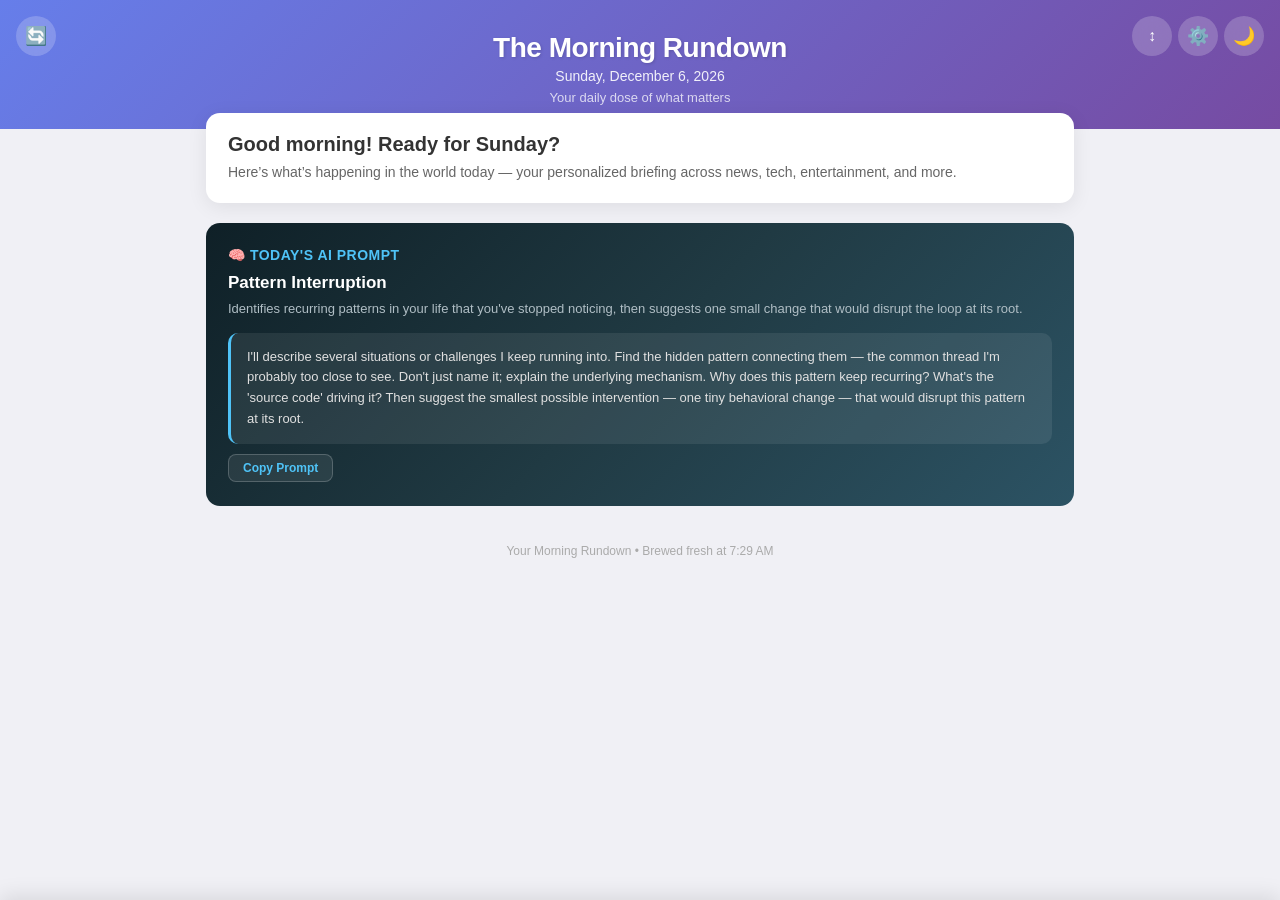
==== commit c566c34e: "Update print statement to say 'Goodbye World'" ====
--- a/index.html
+++ b/index.html
@@ -3,964 +3,588 @@
 <head>
     <meta charset="UTF-8">
     <meta name="viewport" content="width=device-width, initial-scale=1.0, maximum-scale=1.0, user-scalable=no">
-    <title>Epic Packing List</title>
+    <title>The Morning Rundown</title>
+    <link rel="manifest" href="manifest.json">
+    <meta name="theme-color" content="#667eea">
+    <meta name="apple-mobile-web-app-capable" content="yes">
+    <meta name="apple-mobile-web-app-status-bar-style" content="black-translucent">
+    <meta name="apple-mobile-web-app-title" content="Rundown">
+    <link rel="apple-touch-icon" href="icon-192.png">
+    <link rel="icon" type="image/png" sizes="192x192" href="icon-192.png">
+    <link rel="icon" type="image/png" sizes="512x512" href="icon-512.png">
     <style>
-        * {
-            margin: 0;
-            padding: 0;
-            box-sizing: border-box;
-            -webkit-tap-highlight-color: transparent;
-        }
-
-        body {
-            font-family: -apple-system, BlinkMacSystemFont, 'Segoe UI', Roboto, Oxygen, Ubuntu, Cantarell, sans-serif;
-            background: linear-gradient(135deg, #667eea 0%, #764ba2 100%);
-            min-height: 100vh;
-            padding: 20px;
-            color: #333;
-        }
-
-        body.dark-mode {
-            background: linear-gradient(135deg, #2d3561 0%, #3d2f52 100%);
-        }
-
-        .container {
-            max-width: 480px;
-            margin: 0 auto;
-        }
-
-        .header {
-            text-align: center;
-            margin-bottom: 30px;
-            color: white;
-        }
-
-        .header h1 {
-            font-size: 32px;
-            margin-bottom: 10px;
-            text-shadow: 2px 2px 4px rgba(0,0,0,0.2);
-        }
-
-        .header .subtitle {
-            font-size: 16px;
-            opacity: 0.9;
-        }
-
-        .dark-mode-toggle {
-            position: fixed;
-            top: 20px;
-            right: 20px;
-            background: rgba(255,255,255,0.2);
-            border: none;
-            color: white;
-            padding: 10px 15px;
-            border-radius: 20px;
-            cursor: pointer;
-            font-size: 20px;
-            backdrop-filter: blur(10px);
-            z-index: 1000;
-        }
-
-        .card {
-            background: white;
-            border-radius: 20px;
-            padding: 25px;
-            margin-bottom: 20px;
-            box-shadow: 0 10px 30px rgba(0,0,0,0.2);
-        }
-
-        body.dark-mode .card {
-            background: #2a2a3e;
-            color: #e0e0e0;
-        }
-
-        .template-grid {
-            display: grid;
-            grid-template-columns: 1fr 1fr;
-            gap: 15px;
-            margin-top: 20px;
-        }
-
-        .template-btn {
-            background: linear-gradient(135deg, #667eea 0%, #764ba2 100%);
-            color: white;
-            border: none;
-            padding: 20px;
-            border-radius: 15px;
-            font-size: 16px;
-            font-weight: 600;
-            cursor: pointer;
-            transition: transform 0.2s, box-shadow 0.2s;
-            box-shadow: 0 5px 15px rgba(102, 126, 234, 0.4);
-        }
-
-        .template-btn:active {
-            transform: scale(0.95);
-        }
-
-        .template-btn .icon {
-            font-size: 32px;
-            display: block;
-            margin-bottom: 10px;
-        }
-
-        .progress-section {
-            margin-bottom: 25px;
-        }
-
-        .progress-bar {
-            width: 100%;
-            height: 20px;
-            background: #e0e0e0;
-            border-radius: 10px;
-            overflow: hidden;
-            margin: 10px 0;
-        }
-
-        body.dark-mode .progress-bar {
-            background: #1a1a2e;
-        }
-
-        .progress-fill {
-            height: 100%;
-            background: linear-gradient(90deg, #667eea 0%, #764ba2 100%);
-            transition: width 0.3s ease;
-            display: flex;
-            align-items: center;
-            justify-content: center;
-            color: white;
-            font-weight: 600;
-            font-size: 12px;
-        }
-
-        .progress-stats {
-            display: flex;
-            justify-content: space-between;
-            font-size: 14px;
-            color: #666;
-            margin-top: 5px;
-        }
-
-        body.dark-mode .progress-stats {
-            color: #999;
-        }
-
-        .category {
-            margin-bottom: 20px;
-        }
-
-        .category-header {
-            display: flex;
-            justify-content: space-between;
-            align-items: center;
-            padding: 15px;
-            background: linear-gradient(135deg, #f093fb 0%, #f5576c 100%);
-            color: white;
-            border-radius: 12px;
-            cursor: pointer;
-            margin-bottom: 10px;
-            user-select: none;
-        }
-
-        .category-header .icon {
-            font-size: 24px;
-        }
-
-        .category-header .title {
-            flex: 1;
-            margin-left: 15px;
-            font-weight: 600;
-            font-size: 18px;
-        }
-
-        .category-header .count {
-            font-size: 14px;
-            opacity: 0.9;
-        }
-
-        .category.clothes .category-header {
-            background: linear-gradient(135deg, #667eea 0%, #764ba2 100%);
-        }
-
-        .category.toiletries .category-header {
-            background: linear-gradient(135deg, #fa709a 0%, #fee140 100%);
-        }
-
-        .category.electronics .category-header {
-            background: linear-gradient(135deg, #30cfd0 0%, #330867 100%);
-        }
-
-        .category.band-gear .category-header {
-            background: linear-gradient(135deg, #ff9a56 0%, #ff6a88 100%);
-        }
-
-        .category.work .category-header {
-            background: linear-gradient(135deg, #a8edea 0%, #fed6e3 100%);
-            color: #333;
-        }
-
-        .category.documents .category-header {
-            background: linear-gradient(135deg, #ffecd2 0%, #fcb69f 100%);
-            color: #333;
-        }
-
-        .category.misc .category-header {
-            background: linear-gradient(135deg, #ff6e7f 0%, #bfe9ff 100%);
-        }
-
-        .category-items {
-            max-height: 500px;
-            overflow: hidden;
-            transition: max-height 0.3s ease;
-        }
-
-        .category-items.collapsed {
-            max-height: 0;
-        }
-
-        .item {
-            display: flex;
-            align-items: center;
-            padding: 15px;
-            background: #f8f9fa;
-            border-radius: 10px;
-            margin-bottom: 8px;
-            cursor: pointer;
-            transition: all 0.2s;
-            user-select: none;
-        }
-
-        body.dark-mode .item {
-            background: #1a1a2e;
-        }
-
-        .item:active {
-            transform: scale(0.98);
-        }
-
-        .item.packed {
-            opacity: 0.5;
-            text-decoration: line-through;
-        }
-
-        .item-checkbox {
-            width: 28px;
-            height: 28px;
-            border: 3px solid #667eea;
-            border-radius: 8px;
-            margin-right: 15px;
-            display: flex;
-            align-items: center;
-            justify-content: center;
-            flex-shrink: 0;
-        }
-
-        .item.packed .item-checkbox {
-            background: #667eea;
-            color: white;
-        }
-
-        .item-name {
-            flex: 1;
-            font-size: 16px;
-        }
-
-        .item-remove {
-            color: #ff6b6b;
-            font-size: 20px;
-            padding: 5px;
-            opacity: 0.6;
-        }
-
-        .coach-nudge {
-            background: linear-gradient(135deg, #ffeaa7 0%, #fdcb6e 100%);
-            color: #2d3436;
-            padding: 15px 20px;
-            border-radius: 12px;
-            margin: 15px 0;
-            display: flex;
-            align-items: center;
-            animation: slideIn 0.3s ease;
-        }
-
-        @keyframes slideIn {
-            from {
-                transform: translateX(-100%);
-                opacity: 0;
-            }
-            to {
-                transform: translateX(0);
-                opacity: 1;
-            }
-        }
-
-        .coach-nudge .icon {
-            font-size: 24px;
-            margin-right: 12px;
-        }
-
-        .button-group {
-            display: flex;
-            gap: 10px;
-            margin-top: 20px;
-        }
-
-        .btn {
-            flex: 1;
-            padding: 15px;
-            border: none;
-            border-radius: 12px;
-            font-size: 16px;
-            font-weight: 600;
-            cursor: pointer;
-            transition: transform 0.2s;
-        }
-
-        .btn:active {
-            transform: scale(0.95);
-        }
-
-        .btn-primary {
-            background: linear-gradient(135deg, #667eea 0%, #764ba2 100%);
-            color: white;
-        }
-
-        .btn-secondary {
-            background: #e0e0e0;
-            color: #333;
-        }
-
-        body.dark-mode .btn-secondary {
-            background: #1a1a2e;
-            color: #e0e0e0;
-        }
-
-        .trip-input {
-            width: 100%;
-            padding: 15px;
-            border: 2px solid #e0e0e0;
-            border-radius: 12px;
-            font-size: 16px;
-            margin-bottom: 15px;
-        }
-
-        body.dark-mode .trip-input {
-            background: #1a1a2e;
-            border-color: #3a3a5e;
-            color: #e0e0e0;
-        }
-
-        .hidden {
-            display: none;
-        }
-
-        .celebration {
-            position: fixed;
-            top: 50%;
-            left: 50%;
-            transform: translate(-50%, -50%);
-            font-size: 80px;
-            animation: celebrate 1s ease;
-            pointer-events: none;
-            z-index: 2000;
-        }
-
-        @keyframes celebrate {
-            0% {
-                transform: translate(-50%, -50%) scale(0);
-                opacity: 0;
-            }
-            50% {
-                transform: translate(-50%, -50%) scale(1.2);
-                opacity: 1;
-            }
-            100% {
-                transform: translate(-50%, -50%) scale(1);
-                opacity: 0;
-            }
-        }
-
-        .trip-history {
-            margin-top: 20px;
-        }
-
-        .trip-card {
-            background: #f8f9fa;
-            padding: 15px;
-            border-radius: 12px;
-            margin-bottom: 10px;
-            cursor: pointer;
-            transition: transform 0.2s;
-        }
-
-        body.dark-mode .trip-card {
-            background: #1a1a2e;
-        }
-
-        .trip-card:active {
-            transform: scale(0.98);
-        }
-
-        .trip-card-header {
-            display: flex;
-            justify-content: space-between;
-            align-items: center;
-            margin-bottom: 8px;
-        }
-
-        .trip-card-title {
-            font-weight: 600;
-            font-size: 16px;
-        }
-
-        .trip-card-date {
-            font-size: 12px;
-            color: #666;
-        }
-
-        body.dark-mode .trip-card-date {
-            color: #999;
-        }
-
-        .review-section {
-            margin-top: 20px;
-        }
-
-        .review-instruction {
-            text-align: center;
-            color: #666;
-            margin-bottom: 20px;
-            font-size: 14px;
-        }
-
-        body.dark-mode .review-instruction {
-            color: #999;
-        }
+        *{margin:0;padding:0;box-sizing:border-box;-webkit-tap-highlight-color:transparent}
+        body{font-family:-apple-system,BlinkMacSystemFont,'Segoe UI',Roboto,sans-serif;background:#f0f0f5;min-height:100vh;color:#333}
+        body.dark-mode{background:#1a1a2e;color:#e0e0e0}
+        @media all and (display-mode:standalone){
+            .banner{padding-top:calc(env(safe-area-inset-top,20px)+16px)}
+            .dark-mode-toggle,.refresh-btn,.settings-btn,.collapse-all-btn{top:calc(env(safe-area-inset-top,16px)+4px)}
+        }
+        .banner{background:linear-gradient(135deg,#667eea 0%,#764ba2 100%);padding:32px 20px 24px;text-align:center;color:#fff}
+        .banner h1{font-size:28px;font-weight:800;letter-spacing:-.5px;margin-bottom:4px;text-shadow:1px 1px 3px rgba(0,0,0,.15)}
+        .banner .date{font-size:14px;opacity:.9;font-weight:500}
+        .banner .tagline{font-size:13px;opacity:.75;margin-top:6px}
+
+        /* Layout */
+        .page-layout{max-width:900px;margin:0 auto;padding:0 16px 40px}
+        .feed{min-width:0}
+        @media(max-width:767px){.page-layout{padding:0 10px 30px}}
+
+
+        /* Greeting */
+        .greeting-card{background:#fff;border-radius:14px;padding:20px 22px;margin:-16px 0 20px;position:relative;box-shadow:0 4px 20px rgba(0,0,0,.08)}
+        .dark-mode .greeting-card{background:#262640;box-shadow:0 4px 20px rgba(0,0,0,.3)}
+        .greeting-card .greeting{font-size:20px;font-weight:700;margin-bottom:6px}
+        .greeting-card .summary{font-size:14px;color:#666;line-height:1.5}
+        .dark-mode .greeting-card .summary{color:#aaa}
+
+        /* Section */
+        .section{background:#fff;border-radius:14px;margin-bottom:18px;overflow:hidden;box-shadow:0 2px 14px rgba(0,0,0,.06)}
+        .dark-mode .section{background:#262640;box-shadow:0 2px 14px rgba(0,0,0,.25)}
+        .section-header{display:flex;align-items:center;gap:10px;padding:16px 20px 12px;border-bottom:1px solid #f0f0f5;cursor:pointer;user-select:none;-webkit-user-select:none}
+        .dark-mode .section-header{border-bottom-color:#333355}
+        .section-header.collapsed{border-bottom:none}
+        .section-icon{font-size:20px;width:36px;height:36px;display:flex;align-items:center;justify-content:center;border-radius:10px;flex-shrink:0}
+        .section-title{font-size:16px;font-weight:700;text-transform:uppercase;letter-spacing:.5px;flex:1}
+        .collapse-chevron{font-size:14px;color:#aaa;transition:transform .2s;flex-shrink:0}
+        .section-header.collapsed .collapse-chevron{transform:rotate(-90deg)}
+        .section-body{overflow:hidden;transition:max-height .3s ease}
+        .section-body.collapsed{max-height:0!important}
+
+        /* Section themes */
+        .section-headlines .section-icon{background:#eef0ff}.section-headlines .section-title{color:#667eea}
+        .section-tech .section-icon{background:#e8f7ed}.section-tech .section-title{color:#27ae60}
+        .section-sports .section-icon{background:#fff3e6}.section-sports .section-title{color:#e67e22}
+        .section-music .section-icon{background:#fce4ec}.section-music .section-title{color:#e91e63}
+        .section-work .section-icon{background:#e3f2fd}.section-work .section-title{color:#2196f3}
+        .section-interesting .section-icon{background:#f3e5f5}.section-interesting .section-title{color:#9c27b0}
+        .section-science .section-icon{background:#e0f7fa}.section-science .section-title{color:#00838f}
+        .section-gaming .section-icon{background:#fce4ec}.section-gaming .section-title{color:#c62828}
+        .section-movies .section-icon{background:#fff8e1}.section-movies .section-title{color:#f57f17}
+        .section-food .section-icon{background:#f1f8e9}.section-food .section-title{color:#558b2f}
+        .section-finance .section-icon{background:#e8eaf6}.section-finance .section-title{color:#283593}
+        .section-health .section-icon{background:#fce4ec}.section-health .section-title{color:#ad1457}
+        .section-world .section-icon{background:#e0f2f1}.section-world .section-title{color:#00695c}
+        .section-ai .section-icon{background:#e8eaf6}.section-ai .section-title{color:#5c6bc0}
+        .section-custom .section-icon{background:#ede7f6}.section-custom .section-title{color:#4527a0}
+        .section-interesting .story-headline{font-weight:400}
+
+        .dark-mode .section-headlines .section-icon{background:#2a2d4a}
+        .dark-mode .section-tech .section-icon{background:#1e3a28}
+        .dark-mode .section-sports .section-icon{background:#3a2e1e}
+        .dark-mode .section-music .section-icon{background:#3a1e28}
+        .dark-mode .section-work .section-icon{background:#1e2e3a}
+        .dark-mode .section-interesting .section-icon{background:#2e1e3a}
+        .dark-mode .section-science .section-icon{background:#1a3038}
+        .dark-mode .section-gaming .section-icon{background:#3a1e1e}
+        .dark-mode .section-movies .section-icon{background:#38301a}
+        .dark-mode .section-food .section-icon{background:#2a3820}
+        .dark-mode .section-finance .section-icon{background:#1e2040}
+        .dark-mode .section-health .section-icon{background:#381a28}
+        .dark-mode .section-world .section-icon{background:#1a3830}
+        .dark-mode .section-ai .section-icon{background:#1e2040}
+        .dark-mode .section-custom .section-icon{background:#281a38}
+
+        /* Stories */
+        .story{padding:14px 20px;border-bottom:1px solid #f5f5fa;transition:background .15s}
+        .story:last-child{border-bottom:none}
+        .dark-mode .story{border-bottom-color:#333355}
+        .story:hover{background:#fafaff}.dark-mode .story:hover{background:#2d2d4a}
+        .story-headline{font-size:15px;font-weight:600;margin-bottom:4px;line-height:1.4}
+        .story-headline a{color:inherit;text-decoration:none}.story-headline a:hover{text-decoration:underline}
+        .story-summary{font-size:13px;color:#777;line-height:1.5}.dark-mode .story-summary{color:#999}
+        .story-meta{font-size:11px;color:#aaa;margin-top:6px;display:flex;align-items:center;gap:8px}
+        .story-tag{display:inline-block;padding:2px 8px;border-radius:4px;font-size:10px;font-weight:600;text-transform:uppercase}
+        .tag-hot{background:#ffe0e0;color:#d32f2f}.tag-new{background:#e0f0ff;color:#1976d2}.tag-trending{background:#e8f5e9;color:#388e3c}
+        .dark-mode .tag-hot{background:#4a2020}.dark-mode .tag-new{background:#1e2e3a}.dark-mode .tag-trending{background:#1e3a28}
+
+        /* AI Prompt */
+        .prompt-card{background:linear-gradient(135deg,#0f2027,#203a43,#2c5364);border-radius:14px;padding:24px 22px;margin-bottom:18px;color:#e0e0e0}
+        .prompt-card h3{font-size:14px;font-weight:700;text-transform:uppercase;letter-spacing:.5px;margin-bottom:10px;color:#4fc3f7}
+        .prompt-card .prompt-title{font-size:17px;font-weight:700;color:#fff;margin-bottom:6px}
+        .prompt-card .prompt-desc{font-size:13px;line-height:1.5;color:#b0bec5;margin-bottom:14px}
+        .prompt-card .prompt-text{background:rgba(255,255,255,.08);border-radius:10px;padding:14px 16px;font-size:13px;line-height:1.6;color:#e0e0e0;border-left:3px solid #4fc3f7;white-space:pre-wrap}
+        .prompt-card .prompt-copy{display:inline-block;margin-top:10px;padding:6px 14px;border-radius:8px;border:1px solid rgba(255,255,255,.2);background:rgba(255,255,255,.08);color:#4fc3f7;font-size:12px;font-weight:600;cursor:pointer}
+        .prompt-card .prompt-copy:active{background:rgba(255,255,255,.15)}
+
+        /* On This Day */
+        .on-this-day{background:linear-gradient(135deg,#a8edea,#fed6e3);border-radius:14px;padding:18px 22px;margin-bottom:18px}
+        .dark-mode .on-this-day{background:linear-gradient(135deg,#1e3a38,#3a1e2e)}
+        .on-this-day h3{font-size:14px;font-weight:700;margin-bottom:8px;text-transform:uppercase;letter-spacing:.5px}
+        .on-this-day p{font-size:13px;line-height:1.5;color:#555}.dark-mode .on-this-day p{color:#bbb}
+
+        /* Footer */
+        .footer{text-align:center;padding:20px;color:#aaa;font-size:12px}.footer a{color:#667eea;text-decoration:none}
+
+        /* Fixed buttons */
+        .dark-mode-toggle{position:fixed;top:16px;right:16px;width:40px;height:40px;border-radius:50%;background:rgba(255,255,255,.2);border:none;color:#fff;font-size:18px;cursor:pointer;z-index:100;display:flex;align-items:center;justify-content:center;backdrop-filter:blur(10px)}
+        .settings-btn{position:fixed;top:16px;right:62px;width:40px;height:40px;border-radius:50%;background:rgba(255,255,255,.2);border:none;color:#fff;font-size:18px;cursor:pointer;z-index:100;display:flex;align-items:center;justify-content:center;backdrop-filter:blur(10px);transition:transform .3s}
+        .settings-btn:active{transform:rotate(60deg)}
+        .collapse-all-btn{position:fixed;top:16px;right:108px;width:40px;height:40px;border-radius:50%;background:rgba(255,255,255,.2);border:none;color:#fff;font-size:16px;cursor:pointer;z-index:100;display:flex;align-items:center;justify-content:center;backdrop-filter:blur(10px)}
+        .refresh-btn{position:fixed;top:16px;left:16px;width:40px;height:40px;border-radius:50%;background:rgba(255,255,255,.2);border:none;color:#fff;font-size:18px;cursor:pointer;z-index:100;display:flex;align-items:center;justify-content:center;backdrop-filter:blur(10px);transition:transform .5s}
+        .refresh-btn.spinning{transform:rotate(360deg)}
+
+        /* Loading */
+        .loading{text-align:center;padding:30px 20px;color:#999}
+        .loading .spinner{display:inline-block;width:24px;height:24px;border:3px solid #e0e0e0;border-top-color:#667eea;border-radius:50%;animation:spin .8s linear infinite;margin-bottom:10px}
+        @keyframes spin{to{transform:rotate(360deg)}}.loading p{font-size:13px}
+        .skeleton{background:linear-gradient(90deg,#f0f0f0 25%,#e0e0e0 50%,#f0f0f0 75%);background-size:200% 100%;animation:shimmer 1.5s infinite;border-radius:6px}
+        .dark-mode .skeleton{background:linear-gradient(90deg,#333355 25%,#3d3d60 50%,#333355 75%);background-size:200% 100%}
+        @keyframes shimmer{0%{background-position:200% 0}100%{background-position:-200% 0}}
+        .skeleton-line{height:14px;margin-bottom:8px}.skeleton-line.short{width:60%}.skeleton-line.medium{width:80%}
+
+        @media(max-width:480px){.banner h1{font-size:24px}.greeting-card{padding:16px 18px}.story{padding:12px 16px}}
+
+        /* Install banner */
+        .install-banner{position:fixed;bottom:0;left:0;right:0;background:#fff;padding:16px 20px;display:flex;align-items:center;gap:14px;box-shadow:0 -4px 20px rgba(0,0,0,.1);z-index:200;transform:translateY(100%);transition:transform .4s ease}
+        .install-banner.visible{transform:translateY(0)}.dark-mode .install-banner{background:#262640;box-shadow:0 -4px 20px rgba(0,0,0,.4)}
+        .install-banner .install-icon{width:48px;height:48px;border-radius:12px;flex-shrink:0}
+        .install-banner .install-text{flex:1}.install-banner .install-title{font-size:15px;font-weight:700;margin-bottom:2px}
+        .install-banner .install-desc{font-size:12px;color:#888}
+        .install-banner .install-btn{background:linear-gradient(135deg,#667eea,#764ba2);color:#fff;border:none;padding:10px 18px;border-radius:10px;font-size:14px;font-weight:600;cursor:pointer;white-space:nowrap}
+        .install-banner .install-close{background:none;border:none;color:#aaa;font-size:20px;cursor:pointer;padding:4px}
+
+        /* Drawer */
+        .drawer-overlay{position:fixed;inset:0;background:rgba(0,0,0,.5);z-index:300;opacity:0;pointer-events:none;transition:opacity .3s}
+        .drawer-overlay.open{opacity:1;pointer-events:auto}
+        .drawer{position:fixed;top:0;right:0;bottom:0;width:min(380px,90vw);background:#fff;z-index:301;transform:translateX(100%);transition:transform .35s cubic-bezier(.4,0,.2,1);display:flex;flex-direction:column;overflow:hidden}
+        .drawer.open{transform:translateX(0)}.dark-mode .drawer{background:#1e1e36}
+        .drawer-header{display:flex;align-items:center;justify-content:space-between;padding:20px 20px 16px;border-bottom:1px solid #eee;flex-shrink:0}
+        .dark-mode .drawer-header{border-bottom-color:#333355}
+        .drawer-header h2{font-size:18px;font-weight:700}
+        .drawer-close{width:36px;height:36px;border-radius:50%;border:none;background:#f0f0f5;font-size:18px;cursor:pointer;display:flex;align-items:center;justify-content:center}
+        .dark-mode .drawer-close{background:#333355;color:#e0e0e0}
+        .drawer-body{flex:1;overflow-y:auto;padding:16px 20px 30px;-webkit-overflow-scrolling:touch}
+        .drawer-section{margin-bottom:24px}
+        .drawer-section-title{font-size:12px;font-weight:700;text-transform:uppercase;letter-spacing:.8px;color:#999;margin-bottom:12px}
+        .drawer-footer{padding:16px 20px;border-top:1px solid #eee;flex-shrink:0}.dark-mode .drawer-footer{border-top-color:#333355}
+        .save-btn{width:100%;padding:14px;border-radius:12px;border:none;background:linear-gradient(135deg,#667eea,#764ba2);color:#fff;font-size:16px;font-weight:700;cursor:pointer}
+        .toggle-row{display:flex;align-items:center;justify-content:space-between;padding:10px 0;border-bottom:1px solid #f0f0f5}
+        .dark-mode .toggle-row{border-bottom-color:#2a2a45}.toggle-row:last-child{border-bottom:none}
+        .toggle-label{display:flex;align-items:center;gap:10px;font-size:14px;font-weight:500}.toggle-label .toggle-emoji{font-size:18px}
+        .switch{position:relative;width:44px;height:24px;flex-shrink:0}
+        .switch input{opacity:0;width:0;height:0}
+        .switch .slider{position:absolute;inset:0;background:#ccc;border-radius:24px;cursor:pointer;transition:background .2s}
+        .switch .slider::before{content:'';position:absolute;width:18px;height:18px;left:3px;bottom:3px;background:#fff;border-radius:50%;transition:transform .2s}
+        .switch input:checked+.slider{background:#667eea}.switch input:checked+.slider::before{transform:translateX(20px)}
+        .stepper{display:flex;align-items:center;gap:4px}
+        .stepper-btn{width:30px;height:30px;border-radius:8px;border:1px solid #ddd;background:#fff;font-size:16px;font-weight:600;cursor:pointer;display:flex;align-items:center;justify-content:center}
+        .dark-mode .stepper-btn{background:#333355;border-color:#444466;color:#e0e0e0}
+        .stepper-val{width:32px;text-align:center;font-size:15px;font-weight:600}
+        .add-topic-row{display:flex;gap:8px;margin-top:8px}
+        .add-topic-row input{flex:1;padding:10px 14px;border-radius:10px;border:1px solid #ddd;font-size:14px;background:#fff;color:#333}
+        .dark-mode .add-topic-row input{background:#262640;border-color:#444466;color:#e0e0e0}
+        .add-topic-btn{padding:10px 16px;border-radius:10px;border:none;background:linear-gradient(135deg,#667eea,#764ba2);color:#fff;font-size:14px;font-weight:600;cursor:pointer;white-space:nowrap}
+        .custom-topics-list{margin-top:10px}
+        .custom-topic-chip{display:inline-flex;align-items:center;gap:6px;padding:6px 12px;border-radius:20px;background:#eef0ff;font-size:13px;font-weight:500;color:#667eea;margin:4px 4px 4px 0}
+        .dark-mode .custom-topic-chip{background:#2a2d4a}
+        .custom-topic-chip .remove-topic{background:none;border:none;color:#667eea;font-size:14px;cursor:pointer;padding:0;line-height:1}
+        .prefs-url-input{width:100%;padding:10px 14px;border-radius:10px;border:1px solid #ddd;font-size:13px;background:#fff;color:#333;margin-top:8px}
+        .dark-mode .prefs-url-input{background:#262640;border-color:#444466;color:#e0e0e0}
+        .prefs-hint{font-size:11px;color:#aaa;margin-top:6px;line-height:1.4}
+
+        /* Context Window / Requests */
+        .requests-textarea{width:100%;min-height:120px;padding:12px 14px;border-radius:10px;border:1px solid #ddd;font-size:13px;font-family:inherit;background:#fff;color:#333;resize:vertical;line-height:1.6}
+        .dark-mode .requests-textarea{background:#262640;border-color:#444466;color:#e0e0e0}
+        .requests-textarea::placeholder{color:#bbb}
+        .dark-mode .requests-textarea::placeholder{color:#666}
+        .requests-active{background:#f0fdf4;border-radius:10px;padding:12px 14px;margin-top:10px;font-size:12px;line-height:1.6;color:#555}
+        .dark-mode .requests-active{background:#1e3a28;color:#aaa}
+        .requests-active-title{font-weight:700;font-size:11px;text-transform:uppercase;letter-spacing:.5px;color:#27ae60;margin-bottom:6px}
+        .requests-keyword{display:inline-block;padding:2px 8px;border-radius:4px;background:#e8f5e9;color:#2e7d32;font-size:11px;font-weight:600;margin:2px 3px 2px 0}
+        .dark-mode .requests-keyword{background:#1e3a28;color:#4caf50}
     </style>
 </head>
 <body>
-    <button class="dark-mode-toggle" onclick="toggleDarkMode()">🌙</button>
-
-    <div class="container">
-        <div class="header">
-            <h1>✈️ Epic Packing</h1>
-            <div class="subtitle">Never forget, never overpack</div>
-        </div>
-
-        <!-- Home Screen -->
-        <div id="homeScreen">
-            <div class="card">
-                <h2 style="margin-bottom: 20px;">Quick Start Templates</h2>
-                <div class="template-grid">
-                    <button class="template-btn" onclick="startTrip('work', 3)">
-                        <span class="icon">💼</span>
-                        Work Trip<br>(3 days)
-                    </button>
-                    <button class="template-btn" onclick="startTrip('gig', 2)">
-                        <span class="icon">🎸</span>
-                        Band Gig<br>(2 nights)
-                    </button>
-                    <button class="template-btn" onclick="startTrip('weekend', 3)">
-                        <span class="icon">🏖️</span>
-                        Weekend<br>Getaway
-                    </button>
-                    <button class="template-btn" onclick="startTrip('vacation', 7)">
-                        <span class="icon">🌴</span>
-                        Week-Long<br>Vacation
-                    </button>
-                </div>
-            </div>
-
-            <div class="card" id="historyCard" style="display: none;">
-                <h2 style="margin-bottom: 15px;">Recent Trips</h2>
-                <div id="tripHistory"></div>
-            </div>
-        </div>
-
-        <!-- Packing Screen -->
-        <div id="packingScreen" class="hidden">
-            <div class="card">
-                <div style="display: flex; justify-content: space-between; align-items: center; margin-bottom: 20px;">
-                    <h2 id="tripTitle">My Trip</h2>
-                    <button class="btn-secondary" style="padding: 8px 15px; border-radius: 8px;" onclick="backToHome()">← Back</button>
-                </div>
-
-                <div class="progress-section">
-                    <div class="progress-bar">
-                        <div class="progress-fill" id="progressFill">0%</div>
-                    </div>
-                    <div class="progress-stats">
-                        <span id="packedCount">0 packed</span>
-                        <span id="totalCount">0 items</span>
-                    </div>
-                </div>
-
-                <div id="coachNudges"></div>
-
-                <div id="categories"></div>
-
-                <div class="button-group">
-                    <button class="btn btn-secondary" onclick="showAddItem()">+ Add Item</button>
-                    <button class="btn btn-primary" onclick="finishPacking()">Finish Trip</button>
-                </div>
-            </div>
-        </div>
-
-        <!-- Review Screen -->
-        <div id="reviewScreen" class="hidden">
-            <div class="card">
-                <h2 style="margin-bottom: 15px;">Trip Review</h2>
-                <div class="review-instruction">
-                    Tap items you didn't use. This helps me pack smarter next time! 🧠
-                </div>
-                <div id="reviewCategories"></div>
-                <div class="button-group">
-                    <button class="btn btn-primary" onclick="completeReview()">Save & Finish</button>
-                </div>
-            </div>
-        </div>
-
-        <!-- Add Item Modal -->
-        <div id="addItemModal" class="card hidden" style="position: fixed; top: 50%; left: 50%; transform: translate(-50%, -50%); z-index: 1000; width: 90%; max-width: 400px;">
-            <h2 style="margin-bottom: 20px;">Add Item</h2>
-            <input type="text" id="newItemName" class="trip-input" placeholder="Item name..." onkeypress="if(event.key==='Enter') addCustomItem()">
-            <select id="newItemCategory" class="trip-input" style="margin-bottom: 15px;">
-                <option value="clothes">👕 Clothes</option>
-                <option value="toiletries">🧴 Toiletries</option>
-                <option value="electronics">🔌 Electronics</option>
-                <option value="band-gear">🎸 Band Gear</option>
-                <option value="work">💼 Work Essentials</option>
-                <option value="documents">📄 Documents</option>
-                <option value="misc">🎒 Miscellaneous</option>
-            </select>
-            <div class="button-group">
-                <button class="btn btn-secondary" onclick="hideAddItem()">Cancel</button>
-                <button class="btn btn-primary" onclick="addCustomItem(); return false;">Add</button>
-            </div>
+    <button class="dark-mode-toggle" onclick="toggleDarkMode()">&#x1F319;</button>
+    <button class="settings-btn" onclick="openDrawer()" title="Settings">&#x2699;&#xFE0F;</button>
+    <button class="collapse-all-btn" onclick="toggleAllSections()" title="Expand/Collapse All" id="collapseAllBtn">&#x2195;&#xFE0F;</button>
+    <button class="refresh-btn" onclick="refreshNewsletter()" title="Refresh">&#x1F504;</button>
+
+    <div class="drawer-overlay" id="drawerOverlay" onclick="closeDrawer()"></div>
+    <div class="drawer" id="drawer">
+        <div class="drawer-header"><h2>&#x2699;&#xFE0F; My Rundown</h2><button class="drawer-close" onclick="closeDrawer()">&times;</button></div>
+        <div class="drawer-body" id="drawerBody"></div>
+        <div class="drawer-footer"><button class="save-btn" onclick="saveAndReload()">Save &amp; Refresh</button></div>
+    </div>
+
+    <div class="install-banner" id="installBanner">
+        <img class="install-icon" src="icon-192.png" alt="Icon">
+        <div class="install-text"><div class="install-title">Add to Home Screen</div><div class="install-desc" id="installDesc">Get your newsletter with one tap</div></div>
+        <button class="install-btn" id="installBtn" onclick="handleInstall()">Add</button>
+        <button class="install-close" onclick="dismissInstall()">&times;</button>
+    </div>
+
+    <div class="banner">
+        <h1>The Morning Rundown</h1>
+        <div class="date" id="currentDate"></div>
+        <div class="tagline">Your daily dose of what matters</div>
+    </div>
+
+    <div class="page-layout">
+        <div class="feed">
+            <div class="greeting-card"><div class="greeting" id="greeting"></div><div class="summary" id="daySummary"></div></div>
+            <div id="newsletterContent"><div class="loading"><div class="spinner"></div><p>Brewing your morning newsletter...</p></div></div>
         </div>
     </div>
 
     <script>
-        // Templates
-        const templates = {
-            work: {
-                clothes: ['Dress shirts (3)', 'Pants (2)', 'Underwear (3)', 'Socks (3)', 'Belt', 'Dress shoes', 'Casual outfit'],
-                toiletries: ['Toothbrush', 'Toothpaste', 'Deodorant', 'Shampoo', 'Razor', 'Cologne'],
-                electronics: ['Laptop', 'Charger', 'Phone charger', 'Headphones'],
-                work: ['Work badge', 'Business cards', 'Notebook', 'Pen'],
-                documents: ['Wallet', 'ID', 'Credit cards'],
-                misc: ['Gym clothes', 'Water bottle']
-            },
-            gig: {
-                'band-gear': ['Les Paul', 'Jackson', 'Cables (3)', 'Tuner', 'Picks', 'Strap', 'Capo', 'Pedals'],
-                clothes: ['Stage outfit', 'Backup shirt', 'Jeans (2)', 'Underwear (2)', 'Socks (2)', 'Comfortable shoes'],
-                toiletries: ['Toothbrush', 'Toothpaste', 'Deodorant', 'Hair product'],
-                electronics: ['Phone charger', 'Headphones'],
-                documents: ['Wallet', 'ID'],
-                misc: ['Setlist', 'Water bottle', 'Towel']
-            },
-            weekend: {
-                clothes: ['Casual shirts (2)', 'Pants/shorts (2)', 'Underwear (3)', 'Socks (3)', 'Jacket', 'Comfortable shoes'],
-                toiletries: ['Toothbrush', 'Toothpaste', 'Deodorant', 'Shampoo', 'Razor'],
-                electronics: ['Phone charger', 'Headphones', 'Camera'],
-                documents: ['Wallet', 'ID', 'Credit cards'],
-                misc: ['Sunglasses', 'Water bottle', 'Book']
-            },
-            vacation: {
-                clothes: ['Shirts (5)', 'Pants/shorts (3)', 'Underwear (7)', 'Socks (7)', 'Swimsuit', 'Jacket', 'Comfortable shoes', 'Sandals', 'Hat'],
-                toiletries: ['Toothbrush', 'Toothpaste', 'Deodorant', 'Shampoo', 'Conditioner', 'Razor', 'Sunscreen', 'Cologne', 'Hair product'],
-                electronics: ['Phone charger', 'Headphones', 'Camera', 'Laptop', 'Tablet', 'Power bank'],
-                documents: ['Wallet', 'ID', 'Passport', 'Credit cards', 'Travel documents'],
-                misc: ['Sunglasses', 'Water bottle', 'Book', 'Beach towel', 'First aid kit', 'Snacks']
+        const SECTION_REGISTRY = {
+            'top stories':          { id: 'headlines', icon: '\u{1F4F0}', theme: 'section-headlines', subreddits: ['news'], hnMix: true },
+            'world news':           { id: 'world', icon: '\u{1F30D}', theme: 'section-world', subreddits: ['worldnews'], hnMix: false },
+            'tech':                 { id: 'tech', icon: '\u{1F4BB}', theme: 'section-tech', subreddits: ['technology'], hnMix: true },
+            'ai & machine learning':{ id: 'ai', icon: '\u{1F916}', theme: 'section-ai', subreddits: ['artificial','MachineLearning','ChatGPT','ClaudeAI'], hnMix: false },
+            'science':              { id: 'science', icon: '\u{1F52C}', theme: 'section-science', subreddits: ['science'], hnMix: false },
+            'sports':               { id: 'sports', icon: '\u26BD', theme: 'section-sports', subreddits: ['sports'], hnMix: false },
+            'gaming':               { id: 'gaming', icon: '\u{1F3AE}', theme: 'section-gaming', subreddits: ['gaming'], hnMix: false },
+            'movies & tv':          { id: 'movies', icon: '\u{1F3AC}', theme: 'section-movies', subreddits: ['movies'], hnMix: false },
+            'music':                { id: 'music', icon: '\u{1F3B5}', theme: 'section-music', subreddits: ['Music'], hnMix: false },
+            'food & cooking':       { id: 'food', icon: '\u{1F373}', theme: 'section-food', subreddits: ['food'], hnMix: false },
+            'finance & money':      { id: 'finance', icon: '\u{1F4B0}', theme: 'section-finance', subreddits: ['personalfinance'], hnMix: false },
+            'health & fitness':     { id: 'health', icon: '\u{1F3CB}\uFE0F', theme: 'section-health', subreddits: ['fitness'], hnMix: false },
+            'work & productivity':  { id: 'work', icon: '\u{1F4BC}', theme: 'section-work', subreddits: ['productivity'], hnMix: false },
+            'interesting finds':    { id: 'interesting', icon: '\u{1F9E0}', theme: 'section-interesting', subreddits: ['todayilearned'], hnMix: false },
+        };
+        const PROMPTS = [
+            { title:"The Pre-Mortem", desc:"Stress-tests a decision by writing a fictional post-mortem from 18 months in the future. Catches blind spots that optimism hides.", prompt:"I'm about to make a decision and I want to stress-test it. I'll describe what I'm planning. Write a vivid, detailed post-mortem from 18 months in the future explaining exactly how and why this decision failed catastrophically. Be specific about the cascading failures, the warning signs I ignored, and what I wish I had done differently. Then give me three concrete actions I can take right now to prevent this future." },
+            { title:"The Reverse Expert", desc:"Instead of teaching you, AI asks increasingly precise questions that reveal exactly where your understanding breaks down. Socratic method on steroids.", prompt:"I'm going to explain a topic I think I understand well. Your role: act as a brilliant student who asks increasingly precise and probing questions. Never correct me or teach me \u2014 only ask questions. Start broad, then zoom into the edges of my knowledge. Your goal is to help me discover exactly where my understanding gets fuzzy or breaks down entirely. The topic I'll explain: [your topic]" },
+            { title:"Concept Collision", desc:"Smashes two unrelated fields together to generate genuinely novel ideas. Goes beyond brainstorming by forcing connections between domains that never interact.", prompt:"Pick two fields that have absolutely nothing to do with each other \u2014 the more unrelated, the better. Now create a genuinely viable and specific business concept, research project, or creative work that can only exist at their intersection. Include: the core idea, why it would work, who would care about it, and one specific detail that makes it feel real rather than hypothetical." },
+            { title:"Perspective Kaleidoscope", desc:"Refracts a single problem through five wildly different lenses to surface insights you'd never find from your own viewpoint. Each perspective uses its own domain's logic.", prompt:"I'll describe a challenge I'm facing. Reframe it from five radically different perspectives: (1) a stand-up comedian finding the absurdity, (2) a theoretical physicist identifying the underlying forces, (3) a 5-year-old asking 'but why?', (4) a 16th-century explorer encountering it for the first time, and (5) an alien anthropologist studying human behavior. Each should offer a genuinely different and actionable insight." },
+            { title:"First Principles Audit", desc:"Breaks down a daily routine or belief to its fundamental assumptions, then rebuilds it from scratch. Reveals which habits are intentional vs. inherited autopilot.", prompt:"Pick one thing I do every day \u2014 a routine, a habit, or a belief I hold. Deconstruct it to its most basic assumptions. Question every one: why this way? Why not the opposite? Then rebuild the practice from scratch as if designing it for the first time with no knowledge of how it's 'supposed' to be done. Show me what I might be missing." },
+            { title:"The Steelman Challenge", desc:"Forces genuine engagement with opposing viewpoints by constructing the strongest possible case for something you disagree with. More effective than typical debate.", prompt:"I'm going to share an opinion I hold strongly. Your job is to construct the absolute strongest, most compelling argument AGAINST my position \u2014 so persuasive that I genuinely reconsider. Don't use strawman tactics or weak objections. Find the real vulnerabilities in my thinking. My position: [insert your opinion here]" },
+            { title:"Inverted Advice", desc:"Instead of asking how to succeed, maps out what guaranteed failure looks like. By charting the minefield, the safe path becomes obvious.", prompt:"I'll describe a goal I'm pursuing. Don't tell me how to achieve it. Instead, give me the definitive guide to GUARANTEEING I fail at it. Be thorough and specific \u2014 what daily habits, mindset patterns, and strategic decisions would make failure absolutely certain? Make it darkly funny but genuinely insightful. Then flip each point into its opposite to reveal the actual playbook." },
+            { title:"The Adjacent Possible", desc:"Maps your existing skills and interests to find opportunities hiding just outside your peripheral vision. Discovers paths you're already 80% qualified for.", prompt:"I'll describe my skills, interests, experiences, and what energizes me. Your job: identify something I've probably never considered \u2014 a project, role, or pursuit sitting in my 'adjacent possible.' It should combine things I already know in a way I haven't thought of. Don't suggest the obvious. Find the unexpected intersection that would make me say 'why didn't I think of that?' Be specific: what it is, first steps, and why it fits me uniquely." },
+            { title:"Assumption Archaeology", desc:"Digs up the buried assumptions underlying any plan or system, then tests which ones are load-bearing and which are just inherited habits.", prompt:"I'll describe a system, workflow, or plan I've set up. Perform an archaeological dig on its assumptions. List every hidden assumption I'm making \u2014 the ones so embedded I probably don't recognize them as choices. Classify each: is it load-bearing (the whole thing collapses without it) or decorative (inherited from convention but not actually necessary)? For each decorative one, suggest what becomes possible if I drop it." },
+            { title:"Temporal Lens", desc:"Examines a modern challenge through three time periods to reveal which aspects are timeless and which are products of our era. Often surfaces surprisingly simple solutions.", prompt:"Take a challenge I'm dealing with and analyze it across three time horizons. First: how would someone in 1900 have approached this with the tools of their era? Second: what's the best modern approach today? Third: what will people in 2125 think was painfully obvious about this problem that we're completely missing? Look for the solution that works across all three eras." },
+            { title:"Pattern Interruption", desc:"Identifies recurring patterns in your life that you've stopped noticing, then suggests one small change that would disrupt the loop at its root.", prompt:"I'll describe several situations or challenges I keep running into. Find the hidden pattern connecting them \u2014 the common thread I'm probably too close to see. Don't just name it; explain the underlying mechanism. Why does this pattern keep recurring? What's the 'source code' driving it? Then suggest the smallest possible intervention \u2014 one tiny behavioral change \u2014 that would disrupt this pattern at its root." },
+            { title:"The Energy Audit", desc:"Maps your activities against their true energy impact rather than perceived importance. Reveals which 'productive' tasks drain you and which 'guilty pleasures' recharge you.", prompt:"I'll list everything I did last week \u2014 work tasks, hobbies, social activities, errands, everything. For each one, help me honestly assess: did it give me energy or drain it? Plot them on two axes: energy impact (draining to energizing) and perceived importance (trivial to critical). Find: (1) energy vampires disguised as obligations, (2) energizers I'm dismissing as frivolous, and (3) the ideal week that maximizes both energy and impact." },
+            { title:"The Explanation Gauntlet", desc:"Tests your understanding by forcing you to explain the same concept four completely different ways. If you can't explain it simply, you don't understand it deeply enough.", prompt:"I'll give you a concept. Explain it four different ways: (1) using only words a 10-year-old would know, (2) as a single metaphor drawn from nature, (3) as a set of three rules that capture its essence, and (4) by describing a world where this concept doesn't exist and what breaks. The concept: [insert your topic]" },
+            { title:"The 100 Readers Test", desc:"Evaluates any piece of writing by imagining 100 different readers encountering it. Reveals blind spots by showing how your words land differently across audiences.", prompt:"I'll share a piece of writing (email, post, proposal, etc.). Imagine 100 very different people reading it \u2014 varying in age, background, expertise, mood, and context. What does the most generous reader take away? What does the most cynical reader think? Where does the confused reader get lost? What does the reader who disagrees find most objectionable? Rewrite the key parts to work for all 100 readers." },
+            { title:"The 10-10-10 Reframe", desc:"Forces long-term thinking by examining how you'll feel about a decision across three future time horizons. Cuts through analysis paralysis by separating fear from consequence.", prompt:"I'll describe a decision I'm stuck on. Walk me through the 10-10-10 framework with brutal honesty: How will I feel about this choice 10 minutes from now? 10 months from now? 10 years from now? For each horizon, consider the best case, worst case, and most likely case. Then tell me: which version of my future self would be most disappointed if I chose the safe option?" },
+        ];
+        const ON_THIS_DAY = {
+            "01-01":"On this day in 1983, the Internet was born when ARPANET switched to TCP/IP.",
+            "01-15":"On this day in 2001, Wikipedia was launched by Jimmy Wales and Larry Sanger.",
+            "01-27":"On this day in 1756, Wolfgang Amadeus Mozart was born in Salzburg, Austria.",
+            "02-01":"On this day in 2003, the Space Shuttle Columbia disintegrated during re-entry.",
+            "02-04":"On this day in 2004, Mark Zuckerberg launched Facebook from his Harvard dorm room.",
+            "02-06":"On this day in 1952, Queen Elizabeth II began her reign after the death of King George VI.",
+            "02-07":"On this day in 1964, The Beatles arrived in New York City for the first time.",
+            "02-12":"On this day in 1809, Abraham Lincoln and Charles Darwin were both born.",
+            "02-14":"On this day in 2005, YouTube was founded by Steve Chen, Chad Hurley, and Jawed Karim.",
+            "02-16":"On this day in 1923, Howard Carter opened the sealed doorway to King Tutankhamun's burial chamber.",
+            "02-17":"On this day in 1996, Deep Blue, a chess computer, defeated Garry Kasparov for the first time.",
+            "02-22":"On this day in 1997, scientists in Scotland announced the cloning of Dolly the sheep.",
+            "02-28":"On this day in 1953, James Watson and Francis Crick announced the discovery of DNA's double helix.",
+            "03-08":"On this day in 1979, Philips demonstrated the first compact disc publicly.",
+            "03-12":"On this day in 1989, Tim Berners-Lee submitted his proposal for the World Wide Web.",
+            "03-14":"On this day in 1879, Albert Einstein was born in Ulm, Germany. Happy Pi Day!",
+            "03-21":"On this day in 2006, Jack Dorsey posted the first-ever tweet.",
+            "04-01":"On this day in 1976, Steve Jobs and Steve Wozniak founded Apple Computer Company.",
+            "04-12":"On this day in 1961, Yuri Gagarin became the first human in space.",
+            "04-22":"On this day in 1970, the first Earth Day was celebrated across the United States.",
+            "05-01":"On this day in 1931, the Empire State Building was officially opened.",
+            "05-25":"On this day in 1977, Star Wars was released in theaters for the first time.",
+            "06-07":"On this day in 1954, Alan Turing, father of computer science, passed away.",
+            "06-29":"On this day in 2007, the first iPhone went on sale at Apple stores across the US.",
+            "07-04":"On this day in 1776, the United States Declaration of Independence was adopted.",
+            "07-20":"On this day in 1969, Neil Armstrong and Buzz Aldrin walked on the Moon.",
+            "08-06":"On this day in 1991, the World Wide Web became publicly available.",
+            "09-05":"On this day in 1946, Freddie Mercury was born in Zanzibar.",
+            "09-09":"On this day in 2014, Apple unveiled the Apple Watch for the first time.",
+            "10-29":"On this day in 1969, the first ARPANET message was sent from UCLA to Stanford.",
+            "11-10":"On this day in 1983, Bill Gates introduced Windows 1.0.",
+            "12-25":"On this day in 1990, Tim Berners-Lee made the first successful HTTP communication.",
+        };
+
+        // ─── Preferences parser ──────────────────────────────────
+        let prefs = null;
+        function parsePreferencesMd(md) {
+            const p = { articlesPerSection:6, location:'', prefsUrl:'', sections:[], customTopics:[], requests:'', displayOptions:{} };
+            const artMatch = md.match(/\*\*Articles per section:\*\*\s*(\d+)/i);
+            if (artMatch) p.articlesPerSection = parseInt(artMatch[1]);
+            const locMatch = md.match(/\*\*Location:\*\*\s*(.+)/i);
+            if (locMatch) { const v=locMatch[1].trim(); if(v&&!v.startsWith('*')&&!v.startsWith('(')) p.location=v; }
+            const urlMatch = md.match(/\*\*Preferences URL:\*\*\s*(.+)/i);
+            if (urlMatch) { const v=urlMatch[1].trim(); if(v&&!v.startsWith('*')&&!v.startsWith('(')) p.prefsUrl=v; }
+            const sectionRegex = /- \[(x| )\]\s+(.+)/gi;
+            let m; while((m=sectionRegex.exec(md))!==null) p.sections.push({title:m[2].trim(),enabled:m[1].toLowerCase()==='x'});
+            const ctMatch = md.match(/## Custom Topics[\s\S]*?```\s*([\s\S]*?)```/i);
+            if(ctMatch) p.customTopics=ctMatch[1].split('\n').map(l=>l.trim()).filter(l=>l&&!l.startsWith('#'));
+            const reqMatch = md.match(/## Requests[\s\S]*?```\s*([\s\S]*?)```/i);
+            if(reqMatch) p.requests=reqMatch[1].trim();
+            const dispSection = md.match(/## Section Display Options[\s\S]*$/i);
+            if(dispSection){ const or=/\*\*(.+?):\*\*\s*(.+)/gi; let om; while((om=or.exec(dispSection[0]))!==null) p.displayOptions[om[1].trim().toLowerCase()]=om[2].trim().toLowerCase(); }
+            return p;
+        }
+        async function loadPreferences() {
+            const savedUrl = localStorage.getItem('rundownPrefsUrl');
+            const urls = []; if(savedUrl) urls.push(savedUrl); urls.push('preferences.md');
+            for(const url of urls){ try{ const r=await fetch(url,{cache:'no-cache'}); if(r.ok){ const md=await r.text(); const p=parsePreferencesMd(md);
+                if(p.prefsUrl&&p.prefsUrl!==url&&!savedUrl){ try{const r2=await fetch(p.prefsUrl,{cache:'no-cache'}); if(r2.ok){prefs=parsePreferencesMd(await r2.text()); const sl2=localStorage.getItem('rundownLocation'); if(sl2!==null) prefs.location=sl2; localStorage.setItem('rundownPrefsUrl',p.prefsUrl); return;}}catch(e){} }
+                prefs=p; const sl=localStorage.getItem('rundownLocation'); if(sl!==null) prefs.location=sl; return; }}catch(e){} }
+            prefs={articlesPerSection:6,location:'',prefsUrl:'',sections:Object.keys(SECTION_REGISTRY).map(t=>({title:t.split(' ').map(w=>w[0].toUpperCase()+w.slice(1)).join(' '),enabled:true})),customTopics:[],requests:'',displayOptions:{}};
+            const sl=localStorage.getItem('rundownLocation'); if(sl!==null) prefs.location=sl;
+        }
+        function getActiveSections(){
+            const active=[];
+            for(const sec of prefs.sections){ if(!sec.enabled) continue; const key=sec.title.toLowerCase(); const reg=SECTION_REGISTRY[key]; if(reg) active.push({...reg,title:sec.title}); }
+            for(const sub of prefs.customTopics) active.push({id:'custom_'+sub,icon:'\u2B50',title:'r/'+sub,theme:'section-custom',subreddits:[sub],hnMix:false});
+            return active;
+        }
+        function getSectionDisplayOption(sectionId){
+            for(const [name,opt] of Object.entries(prefs.displayOptions)){ const reg=SECTION_REGISTRY[name.toLowerCase()]; if(reg&&reg.id===sectionId) return opt; }
+            return null;
+        }
+
+        // ─── Init ────────────────────────────────────────────────
+        document.addEventListener('DOMContentLoaded', async()=>{ initDarkMode(); setDateAndGreeting(); await loadPreferences(); const savedReqs=localStorage.getItem('rundownRequests'); if(savedReqs!==null) prefs.requests=savedReqs; loadNewsletter(); });
+
+        function initDarkMode(){ const saved=localStorage.getItem('newsletterDarkMode'); const dark=saved!==null?saved==='true':(window.matchMedia&&window.matchMedia('(prefers-color-scheme:dark)').matches); if(dark){document.body.classList.add('dark-mode');document.querySelector('.dark-mode-toggle').textContent='\u2600\uFE0F';} }
+        function toggleDarkMode(){ document.body.classList.toggle('dark-mode'); const d=document.body.classList.contains('dark-mode'); localStorage.setItem('newsletterDarkMode',d); document.querySelector('.dark-mode-toggle').textContent=d?'\u2600\uFE0F':'\u{1F319}'; }
+
+        function setDateAndGreeting(){
+            const now=new Date(); document.getElementById('currentDate').textContent=now.toLocaleDateString('en-US',{weekday:'long',year:'numeric',month:'long',day:'numeric'});
+            const h=now.getHours(); let g='Good morning!'; if(h>=12&&h<17) g='Good afternoon!'; else if(h>=17) g='Good evening!';
+            const dn=['Sunday','Monday','Tuesday','Wednesday','Thursday','Friday','Saturday'][now.getDay()];
+            const gs=[`${g} Happy ${dn}.`,`${g} Here's your ${dn} briefing.`,`${g} Let's get you caught up.`,`${g} Ready for ${dn}?`];
+            document.getElementById('greeting').textContent=gs[Math.floor(Math.random()*gs.length)];
+            document.getElementById('daySummary').textContent='Here\u2019s what\u2019s happening in the world today \u2014 your personalized briefing across news, tech, entertainment, and more.';
+        }
+
+        // ─── Drawer ──────────────────────────────────────────────
+        function openDrawer(){ renderDrawerBody(); document.getElementById('drawerOverlay').classList.add('open'); document.getElementById('drawer').classList.add('open'); }
+        function closeDrawer(){ document.getElementById('drawerOverlay').classList.remove('open'); document.getElementById('drawer').classList.remove('open'); }
+        function renderDrawerBody(){
+            const body=document.getElementById('drawerBody');
+            let t=prefs.sections.map(sec=>{const key=sec.title.toLowerCase();const reg=SECTION_REGISTRY[key];const icon=reg?reg.icon:'\u2B50';
+                return '<div class="toggle-row"><div class="toggle-label"><span class="toggle-emoji">'+icon+'</span><span>'+sec.title+'</span></div><label class="switch"><input type="checkbox" data-section-title="'+sec.title+'" '+(sec.enabled?'checked':'')+'><span class="slider"></span></label></div>';}).join('');
+            let chips=prefs.customTopics.map((s,i)=>'<span class="custom-topic-chip">r/'+escapeHtml(s)+'<button class="remove-topic" onclick="removeCustomTopic('+i+')">&times;</button></span>').join('');
+            const savedReqs=localStorage.getItem('rundownRequests')||prefs.requests||'';
+            const activeKeywords=parseRequestKeywords(savedReqs);
+            const keywordsHtml=activeKeywords.length?'<div class="requests-active"><div class="requests-active-title">Active Filters</div>'+activeKeywords.map(k=>'<span class="requests-keyword">'+escapeHtml(k.label)+'</span>').join('')+'</div>':'';
+            body.innerHTML='<div class="drawer-section"><div class="drawer-section-title">Articles Per Section</div><div class="toggle-row"><div class="toggle-label">Number of articles</div><div class="stepper"><button class="stepper-btn" onclick="adjustCount(-1)">&minus;</button><span class="stepper-val" id="articleCount">'+prefs.articlesPerSection+'</span><button class="stepper-btn" onclick="adjustCount(1)">+</button></div></div></div>'
+                +'<div class="drawer-section"><div class="drawer-section-title">Sections</div>'+t+'</div>'
+                +'<div class="drawer-section"><div class="drawer-section-title">Context Window</div><p style="font-size:13px;color:#888;margin-bottom:8px">Tell the newsletter what you want in plain English. It will adjust your feed based on keywords and intent.</p><textarea class="requests-textarea" id="requestsInput" placeholder="e.g. More NBA content\nFocus on AI breakthroughs\nLess politics in Top Stories\nShow cooking recipes on weekends">'+escapeHtml(savedReqs)+'</textarea>'+keywordsHtml+'</div>'
+                +'<div class="drawer-section"><div class="drawer-section-title">Custom Topics</div><p style="font-size:13px;color:#888;margin-bottom:8px">Add any subreddit as a custom section.</p><div class="add-topic-row"><input type="text" id="customSubreddit" placeholder="e.g. space, nba, vinyl" /><button class="add-topic-btn" onclick="addCustomTopic()">Add</button></div><div class="custom-topics-list">'+chips+'</div></div>'
+                +'<div class="drawer-section"><div class="drawer-section-title">Preferences File</div><p class="prefs-hint">Load settings from an external URL (e.g. GitHub Gist raw link). Leave blank for local preferences.md.</p><input class="prefs-url-input" id="prefsUrlInput" type="url" placeholder="https://gist.githubusercontent.com/..." value="'+escapeHtml(prefs.prefsUrl||'')+'" /></div>';
+        }
+        function adjustCount(d){ prefs.articlesPerSection=Math.max(3,Math.min(12,prefs.articlesPerSection+d)); document.getElementById('articleCount').textContent=prefs.articlesPerSection; }
+        function addCustomTopic(){ const input=document.getElementById('customSubreddit'); const v=input.value.trim().replace(/^r\//,'').replace(/\s+/g,''); if(!v)return; if(prefs.customTopics.some(c=>c.toLowerCase()===v.toLowerCase()))return; prefs.customTopics.push(v); input.value=''; renderDrawerBody(); }
+        function removeCustomTopic(i){ prefs.customTopics.splice(i,1); renderDrawerBody(); }
+        function saveAndReload(){
+            document.querySelectorAll('[data-section-title]').forEach(cb=>{const t=cb.dataset.sectionTitle;const s=prefs.sections.find(x=>x.title===t);if(s)s.enabled=cb.checked;});
+            const u=document.getElementById('prefsUrlInput'); if(u){const v=u.value.trim();if(v)localStorage.setItem('rundownPrefsUrl',v);else localStorage.removeItem('rundownPrefsUrl');}
+            const reqEl=document.getElementById('requestsInput'); if(reqEl){const rv=reqEl.value.trim();localStorage.setItem('rundownRequests',rv);prefs.requests=rv;}
+            closeDrawer(); loadNewsletter();
+        }
+
+        // ─── NLP Request Parser ───────────────────────────────────
+        function parseRequestKeywords(text){
+            if(!text||!text.trim()) return [];
+            const rules=[];
+            const lines=text.split('\n').map(l=>l.replace(/^[-*]\s*/,'').trim()).filter(l=>l);
+            // Known topic keywords → subreddit mappings
+            const topicMap={
+                'nba':['nba'],'basketball':['nba'],'football':['nfl'],'nfl':['nfl'],'soccer':['soccer'],
+                'baseball':['baseball'],'mlb':['baseball'],'hockey':['hockey'],'nhl':['hockey'],
+                'ai':['artificial','MachineLearning','ClaudeAI','ChatGPT'],'machine learning':['MachineLearning'],
+                'crypto':['cryptocurrency'],'bitcoin':['bitcoin'],'stocks':['stocks','wallstreetbets'],
+                'cooking':['cooking','recipes'],'recipes':['recipes','cooking'],
+                'fitness':['fitness'],'workout':['fitness','bodyweightfitness'],
+                'programming':['programming','learnprogramming'],'coding':['programming'],
+                'movies':['movies'],'tv':['television'],'anime':['anime'],
+                'music':['Music','listentothis'],'gaming':['gaming'],'space':['space'],
+                'science':['science'],'physics':['physics'],'math':['math'],
+                'politics':['politics'],'world news':['worldnews'],'news':['news'],
+            };
+            for(const line of lines){
+                const lower=line.toLowerCase();
+                // "More X" → boost: add extra subreddits for that topic
+                const moreMatch=lower.match(/^(?:more|extra|add|include|focus on|i (?:want|like|love))\s+(.+)/);
+                if(moreMatch){
+                    const topic=moreMatch[1].replace(/\s*content$/,'').replace(/\s*articles$/,'').replace(/\s*stories$/,'').replace(/\s*stuff$/,'').trim();
+                    const subs=topicMap[topic];
+                    if(subs) rules.push({type:'boost',topic,subreddits:subs,label:'More '+topic});
+                    else rules.push({type:'boost',topic,subreddits:[topic.replace(/\s+/g,'')],label:'More '+topic});
+                    continue;
+                }
+                // "Less X" / "No X" → demote: filter out content matching keywords
+                const lessMatch=lower.match(/^(?:less|fewer|no|remove|hide|skip|avoid|don'?t show|not interested in)\s+(.+)/);
+                if(lessMatch){
+                    let target=lessMatch[1].replace(/\s*content$/,'').replace(/\s*articles$/,'').replace(/\s*stories$/,'').replace(/\s*stuff$/,'').trim();
+                    // Handle "in Section" suffix
+                    const inSection=target.match(/(.+?)\s+in\s+(.+)$/);
+                    if(inSection) rules.push({type:'demote',keywords:inSection[1].split(/\s+/),section:inSection[2].trim(),label:'Less '+inSection[1]+' in '+inSection[2]});
+                    else rules.push({type:'demote',keywords:target.split(/\s+/),section:null,label:'Less '+target});
+                    continue;
+                }
+                // "Show X on weekends/weekdays" → conditional
+                const condMatch=lower.match(/^show\s+(.+?)\s+on\s+(weekends?|weekdays?|(?:mon|tues?|wed(?:nes)?|thu(?:rs)?|fri|sat(?:ur)?|sun)(?:days?)?)/);
+                if(condMatch){
+                    rules.push({type:'conditional',topic:condMatch[1],day:condMatch[2],label:line});
+                    continue;
+                }
+                // Fallback: treat whole line as a boost keyword
+                for(const [key,subs] of Object.entries(topicMap)){
+                    if(lower.includes(key)){rules.push({type:'boost',topic:key,subreddits:subs,label:line});break;}
+                }
             }
-        };
-
-        const categoryIcons = {
-            clothes: '👕',
-            toiletries: '🧴',
-            electronics: '🔌',
-            'band-gear': '🎸',
-            work: '💼',
-            documents: '📄',
-            misc: '🎒'
-        };
-
-        const categoryNames = {
-            clothes: 'Clothes',
-            toiletries: 'Toiletries',
-            electronics: 'Electronics & Chargers',
-            'band-gear': 'Band Gear',
-            work: 'Work Essentials',
-            documents: 'Documents/Wallet',
-            misc: 'Miscellaneous'
-        };
-
-        let currentTrip = null;
-        let tripHistory = JSON.parse(localStorage.getItem('tripHistory') || '[]');
-        let learningData = JSON.parse(localStorage.getItem('learningData') || '{}');
-        let collapsedCategories = {};
-
-        function toggleDarkMode() {
-            document.body.classList.toggle('dark-mode');
-            const isDark = document.body.classList.contains('dark-mode');
-            document.querySelector('.dark-mode-toggle').textContent = isDark ? '☀️' : '🌙';
-            localStorage.setItem('darkMode', isDark);
-        }
-
-        // Load dark mode preference
-        if (localStorage.getItem('darkMode') === 'true') {
-            toggleDarkMode();
-        }
-
-        function startTrip(type, days) {
-            const template = JSON.parse(JSON.stringify(templates[type]));
-            
-            // Apply learning data
-            if (learningData[type]) {
-                Object.keys(template).forEach(category => {
-                    template[category] = template[category].filter(item => {
-                        const key = `${type}-${category}-${item}`;
-                        return !learningData[type][key] || learningData[type][key].unused < 2;
+            return rules;
+        }
+
+        function applyRequestFilters(sectionId, sectionTitle, stories){
+            const reqText=localStorage.getItem('rundownRequests')||prefs.requests||'';
+            const rules=parseRequestKeywords(reqText);
+            if(!rules.length) return stories;
+            let filtered=[...stories];
+            for(const rule of rules){
+                if(rule.type==='demote'){
+                    // If scoped to a section, only apply to that section
+                    if(rule.section){
+                        const scopeMatch=sectionTitle.toLowerCase().includes(rule.section.toLowerCase())||sectionId.toLowerCase().includes(rule.section.toLowerCase());
+                        if(!scopeMatch) continue;
+                    }
+                    // Filter out stories whose title contains demoted keywords
+                    filtered=filtered.filter(s=>{
+                        const title=s.title.toLowerCase();
+                        return !rule.keywords.some(kw=>title.includes(kw));
                     });
-                });
+                }
             }
-
-            currentTrip = {
-                id: Date.now(),
-                type: type,
-                days: days,
-                title: getTripTitle(type, days),
-                items: template,
-                packedItems: {},
-                createdAt: new Date().toISOString()
-            };
-
-            collapsedCategories = {}; // Reset collapse state for new trip
-            renderPackingScreen();
-        }
-
-        function getTripTitle(type, days) {
-            const titles = {
-                work: `Work Trip (${days} days)`,
-                gig: `Band Gig (${days} nights)`,
-                weekend: `Weekend Getaway`,
-                vacation: `Vacation (${days} days)`
-            };
-            return titles[type] || 'My Trip';
-        }
-
-        function renderPackingScreen() {
-            document.getElementById('homeScreen').classList.add('hidden');
-            document.getElementById('packingScreen').classList.remove('hidden');
-            document.getElementById('tripTitle').textContent = currentTrip.title;
-
-            const categoriesDiv = document.getElementById('categories');
-            categoriesDiv.innerHTML = '';
-
-            Object.keys(currentTrip.items).forEach(category => {
-                if (currentTrip.items[category].length === 0) return;
-
-                const categoryDiv = document.createElement('div');
-                categoryDiv.className = `category ${category}`;
-                
-                const packedCount = currentTrip.items[category].filter(item => 
-                    currentTrip.packedItems[`${category}-${item}`]
-                ).length;
-                
-                categoryDiv.innerHTML = `
-                    <div class="category-header" onclick="toggleCategory('${category}')">
-                        <span class="icon">${categoryIcons[category]}</span>
-                        <span class="title">${categoryNames[category]}</span>
-                        <span class="count">${packedCount}/${currentTrip.items[category].length}</span>
-                        <span class="arrow">▼</span>
-                    </div>
-                    <div class="category-items ${collapsedCategories[category] ? 'collapsed' : ''}" id="category-${category}">
-                        ${currentTrip.items[category].map((item, index) => `
-                            <div class="item ${currentTrip.packedItems[`${category}-${item}`] ? 'packed' : ''}" 
-                                 onclick="toggleItemByIndex('${category}', ${index})">
-                                <div class="item-checkbox">
-                                    ${currentTrip.packedItems[`${category}-${item}`] ? '✓' : ''}
-                                </div>
-                                <div class="item-name">${item}</div>
-                                <div class="item-remove" onclick="removeItemByIndex(event, '${category}', ${index})">×</div>
-                            </div>
-                        `).join('')}
-                    </div>
-                `;
-                categoriesDiv.appendChild(categoryDiv);
-            });
-
-            updateProgress();
-            checkCoachNudges();
-        }
-
-        function toggleCategory(category) {
-            const items = document.getElementById(`category-${category}`);
-            items.classList.toggle('collapsed');
-            collapsedCategories[category] = items.classList.contains('collapsed');
-        }
-
-        function toggleItemByIndex(category, index) {
-            event.stopPropagation();
-            const item = currentTrip.items[category][index];
-            const key = `${category}-${item}`;
-            currentTrip.packedItems[key] = !currentTrip.packedItems[key];
-            renderPackingScreen();
-        }
-
-        function toggleItem(category, item) {
-            event.stopPropagation();
-            const key = `${category}-${item}`;
-            currentTrip.packedItems[key] = !currentTrip.packedItems[key];
-            renderPackingScreen();
-        }
-
-        function removeItemByIndex(event, category, index) {
-            event.stopPropagation();
-            const item = currentTrip.items[category][index];
-            currentTrip.items[category].splice(index, 1);
-            delete currentTrip.packedItems[`${category}-${item}`];
-            renderPackingScreen();
-        }
-
-        function removeItem(event, category, item) {
-            event.stopPropagation();
-            currentTrip.items[category] = currentTrip.items[category].filter(i => i !== item);
-            delete currentTrip.packedItems[`${category}-${item}`];
-            renderPackingScreen();
-        }
-
-        function updateProgress() {
-            let totalItems = 0;
-            let packedCount = 0;
-
-            Object.keys(currentTrip.items).forEach(category => {
-                totalItems += currentTrip.items[category].length;
-                packedCount += currentTrip.items[category].filter(item => 
-                    currentTrip.packedItems[`${category}-${item}`]
-                ).length;
-            });
-
-            const percentage = totalItems > 0 ? Math.round((packedCount / totalItems) * 100) : 0;
-            
-            document.getElementById('progressFill').style.width = percentage + '%';
-            document.getElementById('progressFill').textContent = percentage + '%';
-            document.getElementById('packedCount').textContent = `${packedCount} packed`;
-            document.getElementById('totalCount').textContent = `${totalItems} items`;
-
-            if (percentage === 100) {
-                celebrate();
+            return filtered;
+        }
+
+        function getBoostSubreddits(){
+            const reqText=localStorage.getItem('rundownRequests')||prefs.requests||'';
+            const rules=parseRequestKeywords(reqText);
+            const boosts=[];
+            const now=new Date(); const day=now.getDay(); const isWeekend=day===0||day===6;
+            for(const rule of rules){
+                if(rule.type==='boost'&&rule.subreddits) boosts.push(...rule.subreddits);
+                if(rule.type==='conditional'){
+                    const d=rule.day.toLowerCase();
+                    const active=(d.startsWith('weekend')&&isWeekend)||(d.startsWith('weekday')&&!isWeekend);
+                    if(active){
+                        const subs=Object.entries({
+                            'cooking':['cooking','recipes'],'recipes':['recipes','cooking'],
+                            'nba':['nba'],'gaming':['gaming'],'movies':['movies']
+                        });
+                        for(const [key,val] of subs){ if(rule.topic.includes(key)) boosts.push(...val); }
+                    }
+                }
             }
-        }
-
-        function checkCoachNudges() {
-            const nudgesDiv = document.getElementById('coachNudges');
-            nudgesDiv.innerHTML = '';
-
-            // Check for overpacking
-            if (currentTrip.items.clothes) {
-                const shirtCount = currentTrip.items.clothes.filter(item => 
-                    item.toLowerCase().includes('shirt')
-                ).length;
-                
-                if (shirtCount > currentTrip.days + 1) {
-                    addNudge(`${shirtCount} shirts for ${currentTrip.days} days? That's bold. 😏`);
-                }
+            return [...new Set(boosts)];
+        }
+
+        // ─── Fetch helpers ───────────────────────────────────────
+        function shuffle(arr){ for(let i=arr.length-1;i>0;i--){const j=Math.floor(Math.random()*(i+1));[arr[i],arr[j]]=[arr[j],arr[i]];} return arr; }
+        function getYesterdayCutoff(){ const n=new Date(); return new Date(n.getFullYear(),n.getMonth(),n.getDate()-1,0,1,0).getTime()/1000; }
+        async function fetchReddit(subreddit, limit=6){
+            try{ const fetchLimit=Math.min(limit*5,50);
+                const r=await fetch('https://www.reddit.com/r/'+subreddit+'/hot.json?limit='+fetchLimit+'&raw_json=1',{headers:{'Accept':'application/json'}});
+                if(!r.ok) throw new Error('Reddit '+r.status); const d=await r.json();
+                const cutoff=getYesterdayCutoff();
+                const all=d.data.children.filter(c=>!c.data.stickied);
+                const recent=all.filter(c=>c.data.created_utc>=cutoff);
+                const source=recent.length>=limit?recent:all;
+                return shuffle(source.map(c=>{const fullUrl=c.data.url.startsWith('/r/')?'https://www.reddit.com'+c.data.url:c.data.url; return {title:c.data.title,summary:c.data.selftext?c.data.selftext.substring(0,160)+(c.data.selftext.length>160?'...':''):'',url:fullUrl,score:c.data.score,source:extractDomain(fullUrl)||'r/'+subreddit,comments:c.data.num_comments};})).slice(0,limit);
+            }catch(e){console.warn('Failed r/'+subreddit,e);return [];}
+        }
+        async function fetchMultiReddit(subs, limit=6){
+            if(subs.length===1) return fetchReddit(subs[0],limit);
+            const per=Math.max(2,Math.ceil(limit/subs.length));
+            const results=await Promise.all(subs.map(s=>fetchReddit(s,per)));
+            const merged=results.flat(); merged.sort((a,b)=>b.score-a.score); return merged.slice(0,limit);
+        }
+        async function fetchHackerNews(limit=8){
+            try{ const fetchLimit=Math.min(limit*4,40);
+                const r=await fetch('https://hacker-news.firebaseio.com/v0/topstories.json'); if(!r.ok) throw new Error('HN '+r.status);
+                const ids=await r.json(); const top=ids.slice(0,fetchLimit);
+                const stories=await Promise.all(top.map(id=>fetch('https://hacker-news.firebaseio.com/v0/item/'+id+'.json').then(r=>r.json())));
+                const cutoff=getYesterdayCutoff();
+                const recent=stories.filter(s=>s&&s.time>=cutoff);
+                const source=recent.length>=limit?recent:stories.filter(s=>s);
+                return shuffle(source.map(s=>({title:s.title,summary:'',url:s.url||'https://news.ycombinator.com/item?id='+s.id,score:s.score,source:'Hacker News',comments:s.descendants||0}))).slice(0,limit);
+            }catch(e){console.warn('Failed HN',e);return [];}
+        }
+        function extractDomain(url){
+            try{ const h=new URL(url).hostname.replace(/^www\./,''); if(h.includes('reddit.com')||h.includes('redd.it')) return null; return h; }catch(e){return null;}
+        }
+        async function fetchDevTo(limit=8){
+            try{ const r=await fetch('https://dev.to/api/articles?per_page='+Math.min(limit*2,20)+'&top=1'); if(!r.ok) throw new Error('DevTo '+r.status);
+                const articles=await r.json();
+                return shuffle(articles.map(a=>({title:a.title,summary:a.description?a.description.substring(0,140):'',url:a.url,score:a.public_reactions_count,source:'dev.to',comments:a.comments_count||0}))).slice(0,limit);
+            }catch(e){console.warn('Failed Dev.to',e);return [];}
+        }
+
+        // ─── Render ──────────────────────────────────────────────
+        function renderPrompt(){
+            const now=new Date(); const dayOfYear=Math.floor((now-new Date(now.getFullYear(),0,0))/86400000);
+            const p=PROMPTS[dayOfYear%PROMPTS.length];
+            return '<div class="prompt-card"><h3>\u{1F9E0} Today\'s AI Prompt</h3><div class="prompt-title">'+escapeHtml(p.title)+'</div><div class="prompt-desc">'+escapeHtml(p.desc)+'</div><div class="prompt-text">'+escapeHtml(p.prompt)+'</div><button class="prompt-copy" onclick="navigator.clipboard.writeText(this.previousElementSibling.textContent).then(()=>{this.textContent=\'Copied!\';setTimeout(()=>this.textContent=\'Copy Prompt\',1500)})">Copy Prompt</button></div>';
+        }
+        function renderSection(section,stories,displayOpt){
+            if(!stories||stories.length===0) return '';
+            const titlesOnly=displayOpt==='titles-only';
+            const tags=['hot','trending','new'];
+            const sh=stories.map((s,i)=>{
+                const tag=i===0?'<span class="story-tag tag-'+tags[Math.floor(Math.random()*tags.length)]+'">'+tags[Math.floor(Math.random()*tags.length)]+'</span>':'';
+                const sum=(!titlesOnly&&s.summary)?'<div class="story-summary">'+escapeHtml(s.summary)+'</div>':'';
+                return '<div class="story"><div class="story-headline"><a href="'+escapeHtml(s.url)+'" target="_blank" rel="noopener">'+escapeHtml(s.title)+'</a></div>'+sum+'<div class="story-meta">'+tag+'<span>'+s.source+'</span>'+(s.comments?'<span>'+s.comments+' comments</span>':'')+'</div></div>';
+            }).join('');
+            const sid=section.id+'_sec';
+            return '<div class="section '+section.theme+'"><div class="section-header" onclick="toggleSection(\''+sid+'\')"><div class="section-icon">'+section.icon+'</div><div class="section-title">'+section.title+'</div><div class="collapse-chevron">\u25BC</div></div><div class="section-body" id="'+sid+'">'+sh+'</div></div>';
+        }
+        function toggleSection(id){ const b=document.getElementById(id); b.classList.toggle('collapsed'); b.previousElementSibling.classList.toggle('collapsed'); }
+        function toggleAllSections(){ const bodies=document.querySelectorAll('.section-body'); const anyExpanded=[...bodies].some(b=>!b.classList.contains('collapsed')); bodies.forEach(b=>{if(anyExpanded){b.classList.add('collapsed');b.previousElementSibling.classList.add('collapsed');}else{b.classList.remove('collapsed');b.previousElementSibling.classList.remove('collapsed');}}); }
+        function renderOnThisDay(){ const n=new Date(); const k=String(n.getMonth()+1).padStart(2,'0')+'-'+String(n.getDate()).padStart(2,'0'); const f=ON_THIS_DAY[k]; if(!f)return''; return '<div class="on-this-day"><h3>\u{1F4C5} On This Day</h3><p>'+escapeHtml(f)+'</p></div>'; }
+        function renderFooter(){ return '<div class="footer"><p>Your Morning Rundown &bull; Brewed fresh at '+new Date().toLocaleTimeString('en-US',{hour:'numeric',minute:'2-digit'})+'</p></div>'; }
+        function escapeHtml(s){ const d=document.createElement('div'); d.textContent=s; return d.innerHTML; }
+
+        // ─── Main load ───────────────────────────────────────────
+        async function loadNewsletter(){
+            const el=document.getElementById('newsletterContent'); const secs=getActiveSections(); const limit=prefs.articlesPerSection;
+            // Add boost subreddits from requests as extra sections
+            const boosts=getBoostSubreddits();
+            const existingSubs=new Set(secs.flatMap(s=>s.subreddits.map(r=>r.toLowerCase())));
+            const newBoosts=boosts.filter(b=>!existingSubs.has(b.toLowerCase()));
+            for(const sub of newBoosts) secs.push({id:'boost_'+sub,icon:'\u{1F525}',title:'r/'+sub,theme:'section-custom',subreddits:[sub],hnMix:false});
+
+            el.innerHTML=secs.map(s=>'<div class="section '+s.theme+'"><div class="section-header"><div class="section-icon">'+s.icon+'</div><div class="section-title">'+s.title+'</div><div class="collapse-chevron">\u25BC</div></div><div style="padding:16px 20px"><div class="skeleton skeleton-line"></div><div class="skeleton skeleton-line medium"></div><div class="skeleton skeleton-line short"></div></div></div>').join('');
+            const needHN=secs.some(s=>s.hnMix); const hnLimit=needHN?Math.max(8,limit):0;
+            const needDevTo=secs.some(s=>s.id==='tech'||s.id==='ai');
+            const [hnStories,devToStories,...results]=await Promise.all([needHN?fetchHackerNews(hnLimit):Promise.resolve([]),needDevTo?fetchDevTo(limit):Promise.resolve([]),...secs.map(s=>fetchMultiReddit(s.subreddits,limit+4))]);
+            let html='';
+            for(let i=0;i<secs.length;i++){
+                const sec=secs[i]; let stories=results[i]||[]; const dopt=getSectionDisplayOption(sec.id);
+                if(sec.hnMix&&hnStories.length){
+                    const hn=sec.id==='headlines'?hnStories.slice(0,Math.ceil(limit/2)):hnStories.slice(Math.ceil(limit/2),Math.ceil(limit/2)+Math.floor(limit/3));
+                    stories=[...hn,...stories.slice(0,limit-hn.length)];
+                }
+                if((sec.id==='tech'||sec.id==='ai')&&devToStories.length){
+                    const dt=devToStories.slice(0,Math.floor(limit/3));
+                    stories=[...stories.slice(0,limit-dt.length),...dt];
+                }
+                // Apply NLP request filters (demote/hide matching stories)
+                stories=applyRequestFilters(sec.id,sec.title,stories);
+                html+=renderSection(sec,stories.slice(0,limit),dopt);
             }
-
-            if (currentTrip.type === 'gig' && currentTrip.items['band-gear']) {
-                const guitars = currentTrip.items['band-gear'].filter(item => 
-                    item === 'Les Paul' || item === 'Jackson' || item === 'EVH'
-                );
-                
-                if (guitars.length >= 3) {
-                    addNudge(`${guitars.length} guitars for a gig? Living dangerously! 🎸`);
-                }
-            }
-        }
-
-        function addNudge(message) {
-            const nudgesDiv = document.getElementById('coachNudges');
-            const nudge = document.createElement('div');
-            nudge.className = 'coach-nudge';
-            nudge.innerHTML = `<span class="icon">💡</span><span>${message}</span>`;
-            nudgesDiv.appendChild(nudge);
-        }
-
-        function celebrate() {
-            const celebration = document.createElement('div');
-            celebration.className = 'celebration';
-            celebration.textContent = '🎉';
-            document.body.appendChild(celebration);
-            setTimeout(() => celebration.remove(), 1000);
-        }
-
-        function showAddItem() {
-            document.getElementById('addItemModal').classList.remove('hidden');
-        }
-
-        function hideAddItem() {
-            document.getElementById('addItemModal').classList.add('hidden');
-            document.getElementById('newItemName').value = '';
-        }
-
-        function addCustomItem() {
-            const name = document.getElementById('newItemName').value.trim();
-            const category = document.getElementById('newItemCategory').value;
-            
-            console.log('Adding item:', name, 'to category:', category);
-            
-            if (!name) return;
-            
-            if (!currentTrip.items[category]) {
-                currentTrip.items[category] = [];
-            }
-            
-            currentTrip.items[category].push(name);
-            console.log('Updated items for category:', category, currentTrip.items[category]);
-            
-            // Expand the category so user sees their new item
-            collapsedCategories[category] = false;
-            
-            hideAddItem();
-            renderPackingScreen();
-        }
-
-        function finishPacking() {
-            document.getElementById('packingScreen').classList.add('hidden');
-            document.getElementById('reviewScreen').classList.remove('hidden');
-            renderReviewScreen();
-        }
-
-        function renderReviewScreen() {
-            const reviewDiv = document.getElementById('reviewCategories');
-            reviewDiv.innerHTML = '';
-
-            Object.keys(currentTrip.items).forEach(category => {
-                if (currentTrip.items[category].length === 0) return;
-
-                const categoryDiv = document.createElement('div');
-                categoryDiv.className = `category ${category}`;
-                
-                categoryDiv.innerHTML = `
-                    <div class="category-header">
-                        <span class="icon">${categoryIcons[category]}</span>
-                        <span class="title">${categoryNames[category]}</span>
-                    </div>
-                    <div class="category-items">
-                        ${currentTrip.items[category].map(item => `
-                            <div class="item ${currentTrip.packedItems[`${category}-${item}`] ? '' : 'packed'}" 
-                                 onclick="toggleUnused('${category}', '${item}')">
-                                <div class="item-checkbox">
-                                    ${!currentTrip.packedItems[`${category}-${item}`] ? '✓' : ''}
-                                </div>
-                                <div class="item-name">${item}</div>
-                            </div>
-                        `).join('')}
-                    </div>
-                `;
-                reviewDiv.appendChild(categoryDiv);
-            });
-        }
-
-        function toggleUnused(category, item) {
-            event.stopPropagation();
-            const key = `${category}-${item}`;
-            currentTrip.packedItems[key] = !currentTrip.packedItems[key];
-            renderReviewScreen();
-        }
-
-        function completeReview() {
-            // Update learning data
-            if (!learningData[currentTrip.type]) {
-                learningData[currentTrip.type] = {};
-            }
-
-            Object.keys(currentTrip.items).forEach(category => {
-                currentTrip.items[category].forEach(item => {
-                    const key = `${currentTrip.type}-${category}-${item}`;
-                    if (!learningData[currentTrip.type][key]) {
-                        learningData[currentTrip.type][key] = { unused: 0 };
-                    }
-                    
-                    // If item was marked as unused in review (not packed)
-                    if (!currentTrip.packedItems[`${category}-${item}`]) {
-                        learningData[currentTrip.type][key].unused++;
-                    } else {
-                        learningData[currentTrip.type][key].unused = Math.max(0, learningData[currentTrip.type][key].unused - 1);
-                    }
-                });
-            });
-
-            localStorage.setItem('learningData', JSON.stringify(learningData));
-
-            // Save to history
-            tripHistory.unshift({
-                ...currentTrip,
-                completedAt: new Date().toISOString()
-            });
-            if (tripHistory.length > 10) tripHistory.pop();
-            localStorage.setItem('tripHistory', JSON.stringify(tripHistory));
-
-            backToHome();
-            celebrate();
-        }
-
-        function backToHome() {
-            document.getElementById('packingScreen').classList.add('hidden');
-            document.getElementById('reviewScreen').classList.add('hidden');
-            document.getElementById('homeScreen').classList.remove('hidden');
-            currentTrip = null;
-            loadTripHistory();
-        }
-
-        function loadTripHistory() {
-            if (tripHistory.length === 0) {
-                document.getElementById('historyCard').style.display = 'none';
-                return;
-            }
-
-            document.getElementById('historyCard').style.display = 'block';
-            const historyDiv = document.getElementById('tripHistory');
-            historyDiv.innerHTML = tripHistory.slice(0, 5).map(trip => `
-                <div class="trip-card" onclick="cloneTrip(${trip.id})">
-                    <div class="trip-card-header">
-                        <div class="trip-card-title">${trip.title}</div>
-                        <div style="display: flex; gap: 10px; align-items: center;">
-                            <div class="trip-card-date">${new Date(trip.completedAt).toLocaleDateString()}</div>
-                            <div class="item-remove" onclick="deleteTrip(event, ${trip.id})" style="font-size: 24px; padding: 5px;">×</div>
-                        </div>
-                    </div>
-                </div>
-            `).join('');
-        }
-
-        function cloneTrip(id) {
-            const trip = tripHistory.find(t => t.id === id);
-            if (!trip) return;
-
-            currentTrip = {
-                id: Date.now(),
-                type: trip.type,
-                days: trip.days,
-                title: trip.title,
-                items: JSON.parse(JSON.stringify(trip.items)),
-                packedItems: {},
-                createdAt: new Date().toISOString()
-            };
-
-            renderPackingScreen();
-        }
-
-        function deleteTrip(event, id) {
-            event.stopPropagation();
-            tripHistory = tripHistory.filter(t => t.id !== id);
-            localStorage.setItem('tripHistory', JSON.stringify(tripHistory));
-            loadTripHistory();
-        }
-
-        // Initialize
-        loadTripHistory();
+            html+=renderPrompt()+renderOnThisDay()+renderFooter();
+            el.innerHTML=html;
+        }
+        function refreshNewsletter(){ const b=document.querySelector('.refresh-btn'); b.classList.add('spinning'); setTimeout(()=>b.classList.remove('spinning'),600); loadNewsletter(); }
+
+        // ─── Service worker & install ────────────────────────────
+        if('serviceWorker' in navigator) navigator.serviceWorker.register('./sw.js').catch(()=>{});
+        let deferredPrompt=null;
+        window.addEventListener('beforeinstallprompt',e=>{e.preventDefault();deferredPrompt=e;showInstallBanner('android');});
+        function isIOS(){return/iPad|iPhone|iPod/.test(navigator.userAgent)||(navigator.platform==='MacIntel'&&navigator.maxTouchPoints>1);}
+        function isStandalone(){return window.navigator.standalone===true||window.matchMedia('(display-mode:standalone)').matches;}
+        function showInstallBanner(p){if(localStorage.getItem('installDismissed'))return;if(p==='ios'){document.getElementById('installDesc').innerHTML='Tap <strong>Share</strong> \u27A1 <strong>Add to Home Screen</strong>';document.getElementById('installBtn').textContent='Got it';}setTimeout(()=>document.getElementById('installBanner').classList.add('visible'),1500);}
+        function handleInstall(){if(deferredPrompt){deferredPrompt.prompt();deferredPrompt.userChoice.then(()=>{deferredPrompt=null;document.getElementById('installBanner').classList.remove('visible');});}else{dismissInstall();}}
+        function dismissInstall(){document.getElementById('installBanner').classList.remove('visible');localStorage.setItem('installDismissed','true');}
+        if(isIOS()&&!isStandalone()) showInstallBanner('ios');
     </script>
 </body>
 </html>
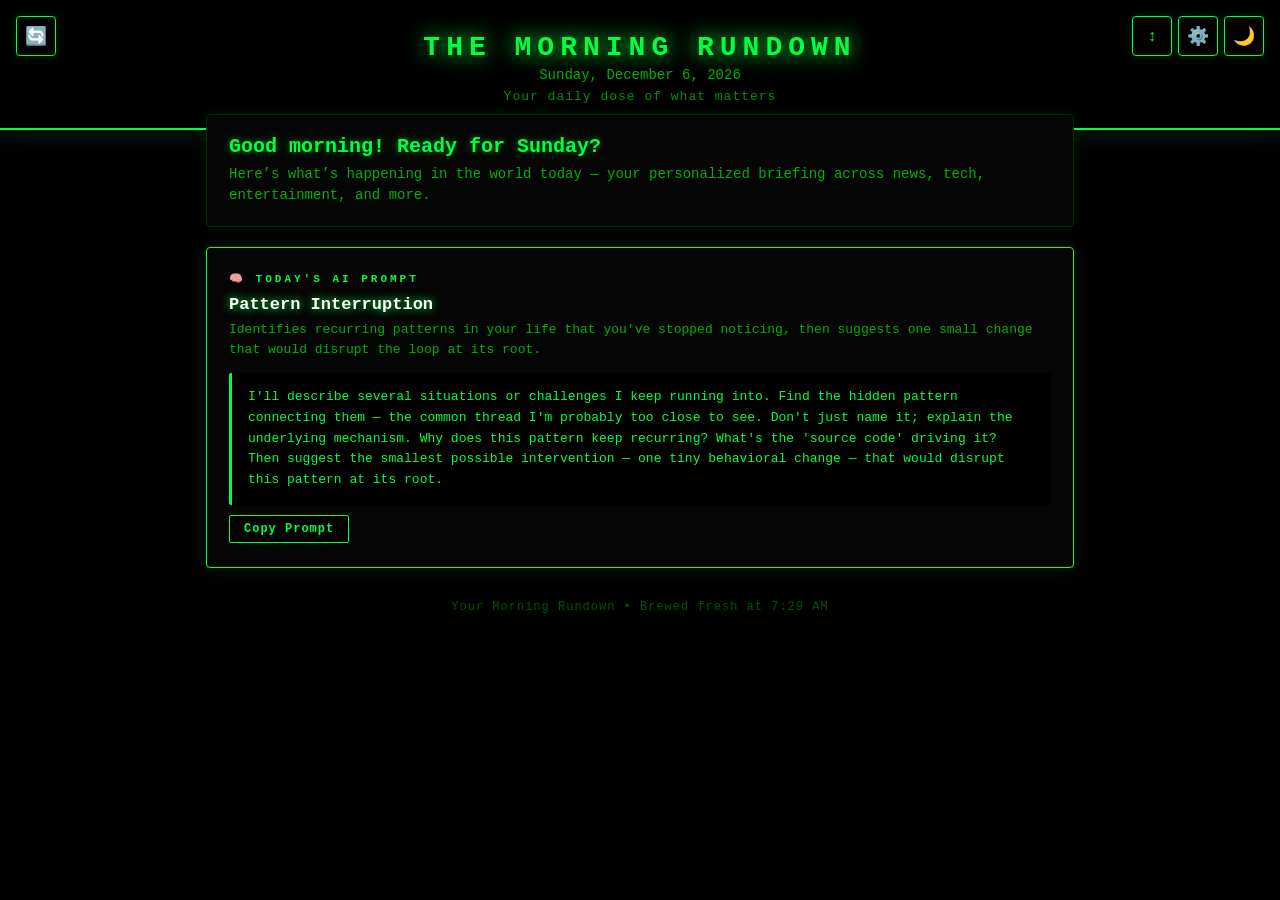
==== commit be8a23ce: "Redesign newsletter with Matrix theme (black + green terminal aesthetic) - Replace all colors with p" ====
--- a/index.html
+++ b/index.html
@@ -5,7 +5,7 @@
     <meta name="viewport" content="width=device-width, initial-scale=1.0, maximum-scale=1.0, user-scalable=no">
     <title>The Morning Rundown</title>
     <link rel="manifest" href="manifest.json">
-    <meta name="theme-color" content="#667eea">
+    <meta name="theme-color" content="#000000">
     <meta name="apple-mobile-web-app-capable" content="yes">
     <meta name="apple-mobile-web-app-status-bar-style" content="black-translucent">
     <meta name="apple-mobile-web-app-title" content="Rundown">
@@ -14,185 +14,152 @@
     <link rel="icon" type="image/png" sizes="512x512" href="icon-512.png">
     <style>
         *{margin:0;padding:0;box-sizing:border-box;-webkit-tap-highlight-color:transparent}
-        body{font-family:-apple-system,BlinkMacSystemFont,'Segoe UI',Roboto,sans-serif;background:#f0f0f5;min-height:100vh;color:#333}
-        body.dark-mode{background:#1a1a2e;color:#e0e0e0}
+        body{font-family:'Courier New',Courier,monospace;background:#000;min-height:100vh;color:#00ff41}
         @media all and (display-mode:standalone){
             .banner{padding-top:calc(env(safe-area-inset-top,20px)+16px)}
             .dark-mode-toggle,.refresh-btn,.settings-btn,.collapse-all-btn{top:calc(env(safe-area-inset-top,16px)+4px)}
         }
-        .banner{background:linear-gradient(135deg,#667eea 0%,#764ba2 100%);padding:32px 20px 24px;text-align:center;color:#fff}
-        .banner h1{font-size:28px;font-weight:800;letter-spacing:-.5px;margin-bottom:4px;text-shadow:1px 1px 3px rgba(0,0,0,.15)}
-        .banner .date{font-size:14px;opacity:.9;font-weight:500}
-        .banner .tagline{font-size:13px;opacity:.75;margin-top:6px}
+        .banner{background:#000;border-bottom:2px solid #00ff41;padding:32px 20px 24px;text-align:center;color:#00ff41;box-shadow:0 0 30px rgba(0,255,65,.15)}
+        .banner h1{font-size:28px;font-weight:800;letter-spacing:6px;text-transform:uppercase;text-shadow:0 0 20px #00ff41,0 0 40px rgba(0,255,65,.4);margin-bottom:4px}
+        .banner .date{font-size:14px;color:#00b300;font-weight:500}
+        .banner .tagline{font-size:13px;color:#008f11;margin-top:6px;letter-spacing:1px}
 
         /* Layout */
         .page-layout{max-width:900px;margin:0 auto;padding:0 16px 40px}
         .feed{min-width:0}
         @media(max-width:767px){.page-layout{padding:0 10px 30px}}
 
-
         /* Greeting */
-        .greeting-card{background:#fff;border-radius:14px;padding:20px 22px;margin:-16px 0 20px;position:relative;box-shadow:0 4px 20px rgba(0,0,0,.08)}
-        .dark-mode .greeting-card{background:#262640;box-shadow:0 4px 20px rgba(0,0,0,.3)}
-        .greeting-card .greeting{font-size:20px;font-weight:700;margin-bottom:6px}
-        .greeting-card .summary{font-size:14px;color:#666;line-height:1.5}
-        .dark-mode .greeting-card .summary{color:#aaa}
+        .greeting-card{background:#050505;border:1px solid #003300;border-radius:4px;padding:20px 22px;margin:-16px 0 20px;position:relative;box-shadow:0 0 15px rgba(0,255,65,.08)}
+        .greeting-card .greeting{font-size:20px;font-weight:700;margin-bottom:6px;color:#00ff41;text-shadow:0 0 8px rgba(0,255,65,.5)}
+        .greeting-card .summary{font-size:14px;color:#00b300;line-height:1.5}
 
         /* Section */
-        .section{background:#fff;border-radius:14px;margin-bottom:18px;overflow:hidden;box-shadow:0 2px 14px rgba(0,0,0,.06)}
-        .dark-mode .section{background:#262640;box-shadow:0 2px 14px rgba(0,0,0,.25)}
-        .section-header{display:flex;align-items:center;gap:10px;padding:16px 20px 12px;border-bottom:1px solid #f0f0f5;cursor:pointer;user-select:none;-webkit-user-select:none}
-        .dark-mode .section-header{border-bottom-color:#333355}
+        .section{background:#050505;border:1px solid #003300;border-radius:4px;margin-bottom:12px;overflow:hidden;box-shadow:0 0 8px rgba(0,255,65,.05)}
+        .section-header{display:flex;align-items:center;gap:10px;padding:16px 20px 12px;border-bottom:1px solid #003300;cursor:pointer;user-select:none;-webkit-user-select:none}
         .section-header.collapsed{border-bottom:none}
-        .section-icon{font-size:20px;width:36px;height:36px;display:flex;align-items:center;justify-content:center;border-radius:10px;flex-shrink:0}
-        .section-title{font-size:16px;font-weight:700;text-transform:uppercase;letter-spacing:.5px;flex:1}
-        .collapse-chevron{font-size:14px;color:#aaa;transition:transform .2s;flex-shrink:0}
+        .section-icon{font-size:20px;width:36px;height:36px;display:flex;align-items:center;justify-content:center;border-radius:4px;flex-shrink:0;background:#0a1a0a;border:1px solid #003300}
+        .section-title{font-size:13px;font-weight:700;text-transform:uppercase;letter-spacing:2px;flex:1;color:#00ff41}
+        .collapse-chevron{font-size:14px;color:#008f11;transition:transform .2s;flex-shrink:0}
         .section-header.collapsed .collapse-chevron{transform:rotate(-90deg)}
         .section-body{overflow:hidden;transition:max-height .3s ease}
         .section-body.collapsed{max-height:0!important}
 
-        /* Section themes */
-        .section-headlines .section-icon{background:#eef0ff}.section-headlines .section-title{color:#667eea}
-        .section-tech .section-icon{background:#e8f7ed}.section-tech .section-title{color:#27ae60}
-        .section-sports .section-icon{background:#fff3e6}.section-sports .section-title{color:#e67e22}
-        .section-music .section-icon{background:#fce4ec}.section-music .section-title{color:#e91e63}
-        .section-work .section-icon{background:#e3f2fd}.section-work .section-title{color:#2196f3}
-        .section-interesting .section-icon{background:#f3e5f5}.section-interesting .section-title{color:#9c27b0}
-        .section-science .section-icon{background:#e0f7fa}.section-science .section-title{color:#00838f}
-        .section-gaming .section-icon{background:#fce4ec}.section-gaming .section-title{color:#c62828}
-        .section-movies .section-icon{background:#fff8e1}.section-movies .section-title{color:#f57f17}
-        .section-food .section-icon{background:#f1f8e9}.section-food .section-title{color:#558b2f}
-        .section-finance .section-icon{background:#e8eaf6}.section-finance .section-title{color:#283593}
-        .section-health .section-icon{background:#fce4ec}.section-health .section-title{color:#ad1457}
-        .section-world .section-icon{background:#e0f2f1}.section-world .section-title{color:#00695c}
-        .section-ai .section-icon{background:#e8eaf6}.section-ai .section-title{color:#5c6bc0}
-        .section-custom .section-icon{background:#ede7f6}.section-custom .section-title{color:#4527a0}
+        /* Section themes — all unified matrix green */
+        .section-headlines .section-icon,.section-tech .section-icon,.section-sports .section-icon,
+        .section-music .section-icon,.section-work .section-icon,.section-interesting .section-icon,
+        .section-science .section-icon,.section-gaming .section-icon,.section-movies .section-icon,
+        .section-food .section-icon,.section-finance .section-icon,.section-health .section-icon,
+        .section-world .section-icon,.section-ai .section-icon,.section-custom .section-icon{background:#0a1a0a}
+        .section-headlines .section-title,.section-tech .section-title,.section-sports .section-title,
+        .section-music .section-title,.section-work .section-title,.section-interesting .section-title,
+        .section-science .section-title,.section-gaming .section-title,.section-movies .section-title,
+        .section-food .section-title,.section-finance .section-title,.section-health .section-title,
+        .section-world .section-title,.section-ai .section-title,.section-custom .section-title{color:#00ff41}
         .section-interesting .story-headline{font-weight:400}
 
-        .dark-mode .section-headlines .section-icon{background:#2a2d4a}
-        .dark-mode .section-tech .section-icon{background:#1e3a28}
-        .dark-mode .section-sports .section-icon{background:#3a2e1e}
-        .dark-mode .section-music .section-icon{background:#3a1e28}
-        .dark-mode .section-work .section-icon{background:#1e2e3a}
-        .dark-mode .section-interesting .section-icon{background:#2e1e3a}
-        .dark-mode .section-science .section-icon{background:#1a3038}
-        .dark-mode .section-gaming .section-icon{background:#3a1e1e}
-        .dark-mode .section-movies .section-icon{background:#38301a}
-        .dark-mode .section-food .section-icon{background:#2a3820}
-        .dark-mode .section-finance .section-icon{background:#1e2040}
-        .dark-mode .section-health .section-icon{background:#381a28}
-        .dark-mode .section-world .section-icon{background:#1a3830}
-        .dark-mode .section-ai .section-icon{background:#1e2040}
-        .dark-mode .section-custom .section-icon{background:#281a38}
-
         /* Stories */
-        .story{padding:14px 20px;border-bottom:1px solid #f5f5fa;transition:background .15s}
+        .story{padding:14px 20px;border-bottom:1px solid #001a00;transition:background .15s}
         .story:last-child{border-bottom:none}
-        .dark-mode .story{border-bottom-color:#333355}
-        .story:hover{background:#fafaff}.dark-mode .story:hover{background:#2d2d4a}
+        .story:hover{background:rgba(0,255,65,.04)}
         .story-headline{font-size:15px;font-weight:600;margin-bottom:4px;line-height:1.4}
-        .story-headline a{color:inherit;text-decoration:none}.story-headline a:hover{text-decoration:underline}
-        .story-summary{font-size:13px;color:#777;line-height:1.5}.dark-mode .story-summary{color:#999}
-        .story-meta{font-size:11px;color:#aaa;margin-top:6px;display:flex;align-items:center;gap:8px}
-        .story-tag{display:inline-block;padding:2px 8px;border-radius:4px;font-size:10px;font-weight:600;text-transform:uppercase}
-        .tag-hot{background:#ffe0e0;color:#d32f2f}.tag-new{background:#e0f0ff;color:#1976d2}.tag-trending{background:#e8f5e9;color:#388e3c}
-        .dark-mode .tag-hot{background:#4a2020}.dark-mode .tag-new{background:#1e2e3a}.dark-mode .tag-trending{background:#1e3a28}
+        .story-headline a{color:#00ff41;text-decoration:none}
+        .story-headline a:hover{color:#fff;text-shadow:0 0 8px #00ff41}
+        .story-summary{font-size:13px;color:#00b300;line-height:1.5}
+        .story-meta{font-size:11px;color:#005500;margin-top:6px;display:flex;align-items:center;gap:8px}
+        .story-tag{display:inline-block;padding:2px 8px;border-radius:2px;font-size:10px;font-weight:600;text-transform:uppercase}
+        .tag-hot{background:#1a0000;color:#ff4444;border:1px solid #330000}
+        .tag-new{background:#001a00;color:#00ff41;border:1px solid #003300}
+        .tag-trending{background:#001a00;color:#00cc33;border:1px solid #003300}
 
         /* AI Prompt */
-        .prompt-card{background:linear-gradient(135deg,#0f2027,#203a43,#2c5364);border-radius:14px;padding:24px 22px;margin-bottom:18px;color:#e0e0e0}
-        .prompt-card h3{font-size:14px;font-weight:700;text-transform:uppercase;letter-spacing:.5px;margin-bottom:10px;color:#4fc3f7}
-        .prompt-card .prompt-title{font-size:17px;font-weight:700;color:#fff;margin-bottom:6px}
-        .prompt-card .prompt-desc{font-size:13px;line-height:1.5;color:#b0bec5;margin-bottom:14px}
-        .prompt-card .prompt-text{background:rgba(255,255,255,.08);border-radius:10px;padding:14px 16px;font-size:13px;line-height:1.6;color:#e0e0e0;border-left:3px solid #4fc3f7;white-space:pre-wrap}
-        .prompt-card .prompt-copy{display:inline-block;margin-top:10px;padding:6px 14px;border-radius:8px;border:1px solid rgba(255,255,255,.2);background:rgba(255,255,255,.08);color:#4fc3f7;font-size:12px;font-weight:600;cursor:pointer}
-        .prompt-card .prompt-copy:active{background:rgba(255,255,255,.15)}
+        .prompt-card{background:#050505;border:1px solid #00ff41;border-radius:4px;padding:24px 22px;margin-bottom:12px;color:#00ff41;box-shadow:0 0 20px rgba(0,255,65,.12)}
+        .prompt-card h3{font-size:11px;font-weight:700;text-transform:uppercase;letter-spacing:3px;margin-bottom:10px;color:#00ff41}
+        .prompt-card .prompt-title{font-size:17px;font-weight:700;color:#fff;text-shadow:0 0 10px #00ff41;margin-bottom:6px}
+        .prompt-card .prompt-desc{font-size:13px;line-height:1.5;color:#00b300;margin-bottom:14px}
+        .prompt-card .prompt-text{background:#000;border-radius:2px;padding:14px 16px;font-size:13px;line-height:1.6;color:#00ff41;border-left:3px solid #00ff41;white-space:pre-wrap}
+        .prompt-card .prompt-copy{display:inline-block;margin-top:10px;padding:6px 14px;border-radius:2px;border:1px solid #00ff41;background:#000;color:#00ff41;font-size:12px;font-weight:600;cursor:pointer;font-family:inherit;letter-spacing:1px}
+        .prompt-card .prompt-copy:active{background:#001a00}
 
         /* On This Day */
-        .on-this-day{background:linear-gradient(135deg,#a8edea,#fed6e3);border-radius:14px;padding:18px 22px;margin-bottom:18px}
-        .dark-mode .on-this-day{background:linear-gradient(135deg,#1e3a38,#3a1e2e)}
-        .on-this-day h3{font-size:14px;font-weight:700;margin-bottom:8px;text-transform:uppercase;letter-spacing:.5px}
-        .on-this-day p{font-size:13px;line-height:1.5;color:#555}.dark-mode .on-this-day p{color:#bbb}
+        .on-this-day{background:#050505;border:1px solid #003300;border-radius:4px;padding:18px 22px;margin-bottom:12px}
+        .on-this-day h3{font-size:11px;font-weight:700;margin-bottom:8px;text-transform:uppercase;letter-spacing:3px;color:#00ff41}
+        .on-this-day p{font-size:13px;line-height:1.5;color:#00b300}
 
         /* Footer */
-        .footer{text-align:center;padding:20px;color:#aaa;font-size:12px}.footer a{color:#667eea;text-decoration:none}
+        .footer{text-align:center;padding:20px;color:#005500;font-size:12px;letter-spacing:1px}
+        .footer a{color:#00ff41;text-decoration:none}
 
         /* Fixed buttons */
-        .dark-mode-toggle{position:fixed;top:16px;right:16px;width:40px;height:40px;border-radius:50%;background:rgba(255,255,255,.2);border:none;color:#fff;font-size:18px;cursor:pointer;z-index:100;display:flex;align-items:center;justify-content:center;backdrop-filter:blur(10px)}
-        .settings-btn{position:fixed;top:16px;right:62px;width:40px;height:40px;border-radius:50%;background:rgba(255,255,255,.2);border:none;color:#fff;font-size:18px;cursor:pointer;z-index:100;display:flex;align-items:center;justify-content:center;backdrop-filter:blur(10px);transition:transform .3s}
+        .dark-mode-toggle{position:fixed;top:16px;right:16px;width:40px;height:40px;border-radius:4px;background:#000;border:1px solid #00ff41;color:#00ff41;font-size:18px;cursor:pointer;z-index:100;display:flex;align-items:center;justify-content:center;box-shadow:0 0 8px rgba(0,255,65,.2)}
+        .settings-btn{position:fixed;top:16px;right:62px;width:40px;height:40px;border-radius:4px;background:#000;border:1px solid #00ff41;color:#00ff41;font-size:18px;cursor:pointer;z-index:100;display:flex;align-items:center;justify-content:center;transition:transform .3s;box-shadow:0 0 8px rgba(0,255,65,.2)}
         .settings-btn:active{transform:rotate(60deg)}
-        .collapse-all-btn{position:fixed;top:16px;right:108px;width:40px;height:40px;border-radius:50%;background:rgba(255,255,255,.2);border:none;color:#fff;font-size:16px;cursor:pointer;z-index:100;display:flex;align-items:center;justify-content:center;backdrop-filter:blur(10px)}
-        .refresh-btn{position:fixed;top:16px;left:16px;width:40px;height:40px;border-radius:50%;background:rgba(255,255,255,.2);border:none;color:#fff;font-size:18px;cursor:pointer;z-index:100;display:flex;align-items:center;justify-content:center;backdrop-filter:blur(10px);transition:transform .5s}
+        .collapse-all-btn{position:fixed;top:16px;right:108px;width:40px;height:40px;border-radius:4px;background:#000;border:1px solid #00ff41;color:#00ff41;font-size:16px;cursor:pointer;z-index:100;display:flex;align-items:center;justify-content:center;box-shadow:0 0 8px rgba(0,255,65,.2)}
+        .refresh-btn{position:fixed;top:16px;left:16px;width:40px;height:40px;border-radius:4px;background:#000;border:1px solid #00ff41;color:#00ff41;font-size:18px;cursor:pointer;z-index:100;display:flex;align-items:center;justify-content:center;transition:transform .5s;box-shadow:0 0 8px rgba(0,255,65,.2)}
         .refresh-btn.spinning{transform:rotate(360deg)}
 
         /* Loading */
-        .loading{text-align:center;padding:30px 20px;color:#999}
-        .loading .spinner{display:inline-block;width:24px;height:24px;border:3px solid #e0e0e0;border-top-color:#667eea;border-radius:50%;animation:spin .8s linear infinite;margin-bottom:10px}
+        .loading{text-align:center;padding:30px 20px;color:#00b300}
+        .loading .spinner{display:inline-block;width:24px;height:24px;border:3px solid #003300;border-top-color:#00ff41;border-radius:50%;animation:spin .8s linear infinite;margin-bottom:10px}
         @keyframes spin{to{transform:rotate(360deg)}}.loading p{font-size:13px}
-        .skeleton{background:linear-gradient(90deg,#f0f0f0 25%,#e0e0e0 50%,#f0f0f0 75%);background-size:200% 100%;animation:shimmer 1.5s infinite;border-radius:6px}
-        .dark-mode .skeleton{background:linear-gradient(90deg,#333355 25%,#3d3d60 50%,#333355 75%);background-size:200% 100%}
+        .skeleton{background:linear-gradient(90deg,#050505 25%,#0a1a0a 50%,#050505 75%);background-size:200% 100%;animation:shimmer 1.5s infinite;border-radius:2px}
         @keyframes shimmer{0%{background-position:200% 0}100%{background-position:-200% 0}}
         .skeleton-line{height:14px;margin-bottom:8px}.skeleton-line.short{width:60%}.skeleton-line.medium{width:80%}
 
-        @media(max-width:480px){.banner h1{font-size:24px}.greeting-card{padding:16px 18px}.story{padding:12px 16px}}
+        @media(max-width:480px){.banner h1{font-size:22px;letter-spacing:3px}.greeting-card{padding:16px 18px}.story{padding:12px 16px}}
 
         /* Install banner */
-        .install-banner{position:fixed;bottom:0;left:0;right:0;background:#fff;padding:16px 20px;display:flex;align-items:center;gap:14px;box-shadow:0 -4px 20px rgba(0,0,0,.1);z-index:200;transform:translateY(100%);transition:transform .4s ease}
-        .install-banner.visible{transform:translateY(0)}.dark-mode .install-banner{background:#262640;box-shadow:0 -4px 20px rgba(0,0,0,.4)}
-        .install-banner .install-icon{width:48px;height:48px;border-radius:12px;flex-shrink:0}
-        .install-banner .install-text{flex:1}.install-banner .install-title{font-size:15px;font-weight:700;margin-bottom:2px}
-        .install-banner .install-desc{font-size:12px;color:#888}
-        .install-banner .install-btn{background:linear-gradient(135deg,#667eea,#764ba2);color:#fff;border:none;padding:10px 18px;border-radius:10px;font-size:14px;font-weight:600;cursor:pointer;white-space:nowrap}
-        .install-banner .install-close{background:none;border:none;color:#aaa;font-size:20px;cursor:pointer;padding:4px}
+        .install-banner{position:fixed;bottom:0;left:0;right:0;background:#000;border-top:1px solid #00ff41;padding:16px 20px;display:flex;align-items:center;gap:14px;z-index:200;transform:translateY(100%);transition:transform .4s ease}
+        .install-banner.visible{transform:translateY(0)}
+        .install-banner .install-icon{width:48px;height:48px;border-radius:4px;flex-shrink:0;border:1px solid #003300}
+        .install-banner .install-text{flex:1}
+        .install-banner .install-title{font-size:15px;font-weight:700;margin-bottom:2px;color:#00ff41}
+        .install-banner .install-desc{font-size:12px;color:#008f11}
+        .install-banner .install-btn{background:#000;color:#00ff41;border:1px solid #00ff41;padding:10px 18px;border-radius:2px;font-size:14px;font-weight:600;cursor:pointer;white-space:nowrap;font-family:inherit}
+        .install-banner .install-close{background:none;border:none;color:#008f11;font-size:20px;cursor:pointer;padding:4px}
 
         /* Drawer */
-        .drawer-overlay{position:fixed;inset:0;background:rgba(0,0,0,.5);z-index:300;opacity:0;pointer-events:none;transition:opacity .3s}
+        .drawer-overlay{position:fixed;inset:0;background:rgba(0,0,0,.85);z-index:300;opacity:0;pointer-events:none;transition:opacity .3s}
         .drawer-overlay.open{opacity:1;pointer-events:auto}
-        .drawer{position:fixed;top:0;right:0;bottom:0;width:min(380px,90vw);background:#fff;z-index:301;transform:translateX(100%);transition:transform .35s cubic-bezier(.4,0,.2,1);display:flex;flex-direction:column;overflow:hidden}
-        .drawer.open{transform:translateX(0)}.dark-mode .drawer{background:#1e1e36}
-        .drawer-header{display:flex;align-items:center;justify-content:space-between;padding:20px 20px 16px;border-bottom:1px solid #eee;flex-shrink:0}
-        .dark-mode .drawer-header{border-bottom-color:#333355}
-        .drawer-header h2{font-size:18px;font-weight:700}
-        .drawer-close{width:36px;height:36px;border-radius:50%;border:none;background:#f0f0f5;font-size:18px;cursor:pointer;display:flex;align-items:center;justify-content:center}
-        .dark-mode .drawer-close{background:#333355;color:#e0e0e0}
+        .drawer{position:fixed;top:0;right:0;bottom:0;width:min(380px,90vw);background:#050505;border-left:1px solid #00ff41;z-index:301;transform:translateX(100%);transition:transform .35s cubic-bezier(.4,0,.2,1);display:flex;flex-direction:column;overflow:hidden}
+        .drawer.open{transform:translateX(0)}
+        .drawer-header{display:flex;align-items:center;justify-content:space-between;padding:20px 20px 16px;border-bottom:1px solid #003300;flex-shrink:0}
+        .drawer-header h2{font-size:14px;font-weight:700;letter-spacing:3px;text-transform:uppercase;color:#00ff41}
+        .drawer-close{width:36px;height:36px;border-radius:2px;border:1px solid #003300;background:#000;font-size:18px;cursor:pointer;display:flex;align-items:center;justify-content:center;color:#00ff41}
         .drawer-body{flex:1;overflow-y:auto;padding:16px 20px 30px;-webkit-overflow-scrolling:touch}
         .drawer-section{margin-bottom:24px}
-        .drawer-section-title{font-size:12px;font-weight:700;text-transform:uppercase;letter-spacing:.8px;color:#999;margin-bottom:12px}
-        .drawer-footer{padding:16px 20px;border-top:1px solid #eee;flex-shrink:0}.dark-mode .drawer-footer{border-top-color:#333355}
-        .save-btn{width:100%;padding:14px;border-radius:12px;border:none;background:linear-gradient(135deg,#667eea,#764ba2);color:#fff;font-size:16px;font-weight:700;cursor:pointer}
-        .toggle-row{display:flex;align-items:center;justify-content:space-between;padding:10px 0;border-bottom:1px solid #f0f0f5}
-        .dark-mode .toggle-row{border-bottom-color:#2a2a45}.toggle-row:last-child{border-bottom:none}
-        .toggle-label{display:flex;align-items:center;gap:10px;font-size:14px;font-weight:500}.toggle-label .toggle-emoji{font-size:18px}
+        .drawer-section-title{font-size:10px;font-weight:700;text-transform:uppercase;letter-spacing:3px;color:#008f11;margin-bottom:12px}
+        .drawer-footer{padding:16px 20px;border-top:1px solid #003300;flex-shrink:0}
+        .save-btn{width:100%;padding:14px;border-radius:2px;border:1px solid #00ff41;background:#000;color:#00ff41;font-size:13px;font-weight:700;cursor:pointer;font-family:inherit;letter-spacing:3px;text-transform:uppercase}
+        .save-btn:hover{background:#001a00;box-shadow:0 0 12px rgba(0,255,65,.3)}
+        .toggle-row{display:flex;align-items:center;justify-content:space-between;padding:10px 0;border-bottom:1px solid #001a00}
+        .toggle-row:last-child{border-bottom:none}
+        .toggle-label{display:flex;align-items:center;gap:10px;font-size:14px;font-weight:500;color:#00ff41}.toggle-label .toggle-emoji{font-size:18px}
         .switch{position:relative;width:44px;height:24px;flex-shrink:0}
         .switch input{opacity:0;width:0;height:0}
-        .switch .slider{position:absolute;inset:0;background:#ccc;border-radius:24px;cursor:pointer;transition:background .2s}
-        .switch .slider::before{content:'';position:absolute;width:18px;height:18px;left:3px;bottom:3px;background:#fff;border-radius:50%;transition:transform .2s}
-        .switch input:checked+.slider{background:#667eea}.switch input:checked+.slider::before{transform:translateX(20px)}
+        .switch .slider{position:absolute;inset:0;background:#001a00;border:1px solid #003300;border-radius:2px;cursor:pointer;transition:background .2s}
+        .switch .slider::before{content:'';position:absolute;width:18px;height:18px;left:2px;bottom:2px;background:#003300;border-radius:1px;transition:transform .2s}
+        .switch input:checked+.slider{background:#003300;border-color:#00ff41}
+        .switch input:checked+.slider::before{background:#00ff41;transform:translateX(20px)}
         .stepper{display:flex;align-items:center;gap:4px}
-        .stepper-btn{width:30px;height:30px;border-radius:8px;border:1px solid #ddd;background:#fff;font-size:16px;font-weight:600;cursor:pointer;display:flex;align-items:center;justify-content:center}
-        .dark-mode .stepper-btn{background:#333355;border-color:#444466;color:#e0e0e0}
-        .stepper-val{width:32px;text-align:center;font-size:15px;font-weight:600}
+        .stepper-btn{width:30px;height:30px;border-radius:2px;border:1px solid #003300;background:#000;font-size:16px;font-weight:600;cursor:pointer;display:flex;align-items:center;justify-content:center;color:#00ff41;font-family:inherit}
+        .stepper-val{width:32px;text-align:center;font-size:15px;font-weight:600;color:#00ff41}
         .add-topic-row{display:flex;gap:8px;margin-top:8px}
-        .add-topic-row input{flex:1;padding:10px 14px;border-radius:10px;border:1px solid #ddd;font-size:14px;background:#fff;color:#333}
-        .dark-mode .add-topic-row input{background:#262640;border-color:#444466;color:#e0e0e0}
-        .add-topic-btn{padding:10px 16px;border-radius:10px;border:none;background:linear-gradient(135deg,#667eea,#764ba2);color:#fff;font-size:14px;font-weight:600;cursor:pointer;white-space:nowrap}
+        .add-topic-row input{flex:1;padding:10px 14px;border-radius:2px;border:1px solid #003300;font-size:14px;background:#000;color:#00ff41;font-family:inherit}
+        .add-topic-row input::placeholder{color:#005500}
+        .add-topic-btn{padding:10px 16px;border-radius:2px;border:1px solid #00ff41;background:#000;color:#00ff41;font-size:13px;font-weight:600;cursor:pointer;white-space:nowrap;font-family:inherit}
         .custom-topics-list{margin-top:10px}
-        .custom-topic-chip{display:inline-flex;align-items:center;gap:6px;padding:6px 12px;border-radius:20px;background:#eef0ff;font-size:13px;font-weight:500;color:#667eea;margin:4px 4px 4px 0}
-        .dark-mode .custom-topic-chip{background:#2a2d4a}
-        .custom-topic-chip .remove-topic{background:none;border:none;color:#667eea;font-size:14px;cursor:pointer;padding:0;line-height:1}
-        .prefs-url-input{width:100%;padding:10px 14px;border-radius:10px;border:1px solid #ddd;font-size:13px;background:#fff;color:#333;margin-top:8px}
-        .dark-mode .prefs-url-input{background:#262640;border-color:#444466;color:#e0e0e0}
-        .prefs-hint{font-size:11px;color:#aaa;margin-top:6px;line-height:1.4}
+        .custom-topic-chip{display:inline-flex;align-items:center;gap:6px;padding:4px 10px;border-radius:2px;background:#001a00;border:1px solid #003300;font-size:13px;font-weight:500;color:#00ff41;margin:4px 4px 4px 0}
+        .custom-topic-chip .remove-topic{background:none;border:none;color:#008f11;font-size:14px;cursor:pointer;padding:0;line-height:1}
+        .prefs-url-input{width:100%;padding:10px 14px;border-radius:2px;border:1px solid #003300;font-size:13px;background:#000;color:#00ff41;margin-top:8px;font-family:inherit}
+        .prefs-hint{font-size:11px;color:#005500;margin-top:6px;line-height:1.4}
 
         /* Context Window / Requests */
-        .requests-textarea{width:100%;min-height:120px;padding:12px 14px;border-radius:10px;border:1px solid #ddd;font-size:13px;font-family:inherit;background:#fff;color:#333;resize:vertical;line-height:1.6}
-        .dark-mode .requests-textarea{background:#262640;border-color:#444466;color:#e0e0e0}
-        .requests-textarea::placeholder{color:#bbb}
-        .dark-mode .requests-textarea::placeholder{color:#666}
-        .requests-active{background:#f0fdf4;border-radius:10px;padding:12px 14px;margin-top:10px;font-size:12px;line-height:1.6;color:#555}
-        .dark-mode .requests-active{background:#1e3a28;color:#aaa}
-        .requests-active-title{font-weight:700;font-size:11px;text-transform:uppercase;letter-spacing:.5px;color:#27ae60;margin-bottom:6px}
-        .requests-keyword{display:inline-block;padding:2px 8px;border-radius:4px;background:#e8f5e9;color:#2e7d32;font-size:11px;font-weight:600;margin:2px 3px 2px 0}
-        .dark-mode .requests-keyword{background:#1e3a28;color:#4caf50}
+        .requests-textarea{width:100%;min-height:120px;padding:12px 14px;border-radius:2px;border:1px solid #003300;font-size:13px;font-family:inherit;background:#000;color:#00ff41;resize:vertical;line-height:1.6}
+        .requests-textarea::placeholder{color:#005500}
+        .requests-active{background:#001a00;border:1px solid #003300;border-radius:2px;padding:12px 14px;margin-top:10px;font-size:12px;line-height:1.6;color:#00b300}
+        .requests-active-title{font-weight:700;font-size:10px;text-transform:uppercase;letter-spacing:2px;color:#00ff41;margin-bottom:6px}
+        .requests-keyword{display:inline-block;padding:2px 8px;border-radius:2px;background:#003300;color:#00ff41;border:1px solid #00ff41;font-size:11px;font-weight:600;margin:2px 3px 2px 0}
     </style>
 </head>
 <body>
@@ -317,11 +284,16 @@
             if(dispSection){ const or=/\*\*(.+?):\*\*\s*(.+)/gi; let om; while((om=or.exec(dispSection[0]))!==null) p.displayOptions[om[1].trim().toLowerCase()]=om[2].trim().toLowerCase(); }
             return p;
         }
+        function isValidPrefs(p) {
+            return p && Array.isArray(p.sections) && p.sections.length > 0 && typeof p.articlesPerSection === 'number';
+        }
         async function loadPreferences() {
             const savedUrl = localStorage.getItem('rundownPrefsUrl');
             const urls = []; if(savedUrl) urls.push(savedUrl); urls.push('preferences.md');
-            for(const url of urls){ try{ const r=await fetch(url,{cache:'no-cache'}); if(r.ok){ const md=await r.text(); const p=parsePreferencesMd(md);
-                if(p.prefsUrl&&p.prefsUrl!==url&&!savedUrl){ try{const r2=await fetch(p.prefsUrl,{cache:'no-cache'}); if(r2.ok){prefs=parsePreferencesMd(await r2.text()); const sl2=localStorage.getItem('rundownLocation'); if(sl2!==null) prefs.location=sl2; localStorage.setItem('rundownPrefsUrl',p.prefsUrl); return;}}catch(e){} }
+            for(const url of urls){ try{ const r=await fetch(url,{cache:'no-cache'}); if(r.ok){ const md=await r.text();
+                if(md.trimStart().startsWith('<')) throw new Error('Got HTML instead of markdown');
+                const p=parsePreferencesMd(md); if(!isValidPrefs(p)) throw new Error('Invalid prefs');
+                if(p.prefsUrl&&p.prefsUrl!==url&&!savedUrl){ try{const r2=await fetch(p.prefsUrl,{cache:'no-cache'}); if(r2.ok){const md2=await r2.text(); if(!md2.trimStart().startsWith('<')){const p2=parsePreferencesMd(md2); if(isValidPrefs(p2)){prefs=p2; const sl2=localStorage.getItem('rundownLocation'); if(sl2!==null) prefs.location=sl2; localStorage.setItem('rundownPrefsUrl',p.prefsUrl); return;}}}}catch(e){} }
                 prefs=p; const sl=localStorage.getItem('rundownLocation'); if(sl!==null) prefs.location=sl; return; }}catch(e){} }
             prefs={articlesPerSection:6,location:'',prefsUrl:'',sections:Object.keys(SECTION_REGISTRY).map(t=>({title:t.split(' ').map(w=>w[0].toUpperCase()+w.slice(1)).join(' '),enabled:true})),customTopics:[],requests:'',displayOptions:{}};
             const sl=localStorage.getItem('rundownLocation'); if(sl!==null) prefs.location=sl;
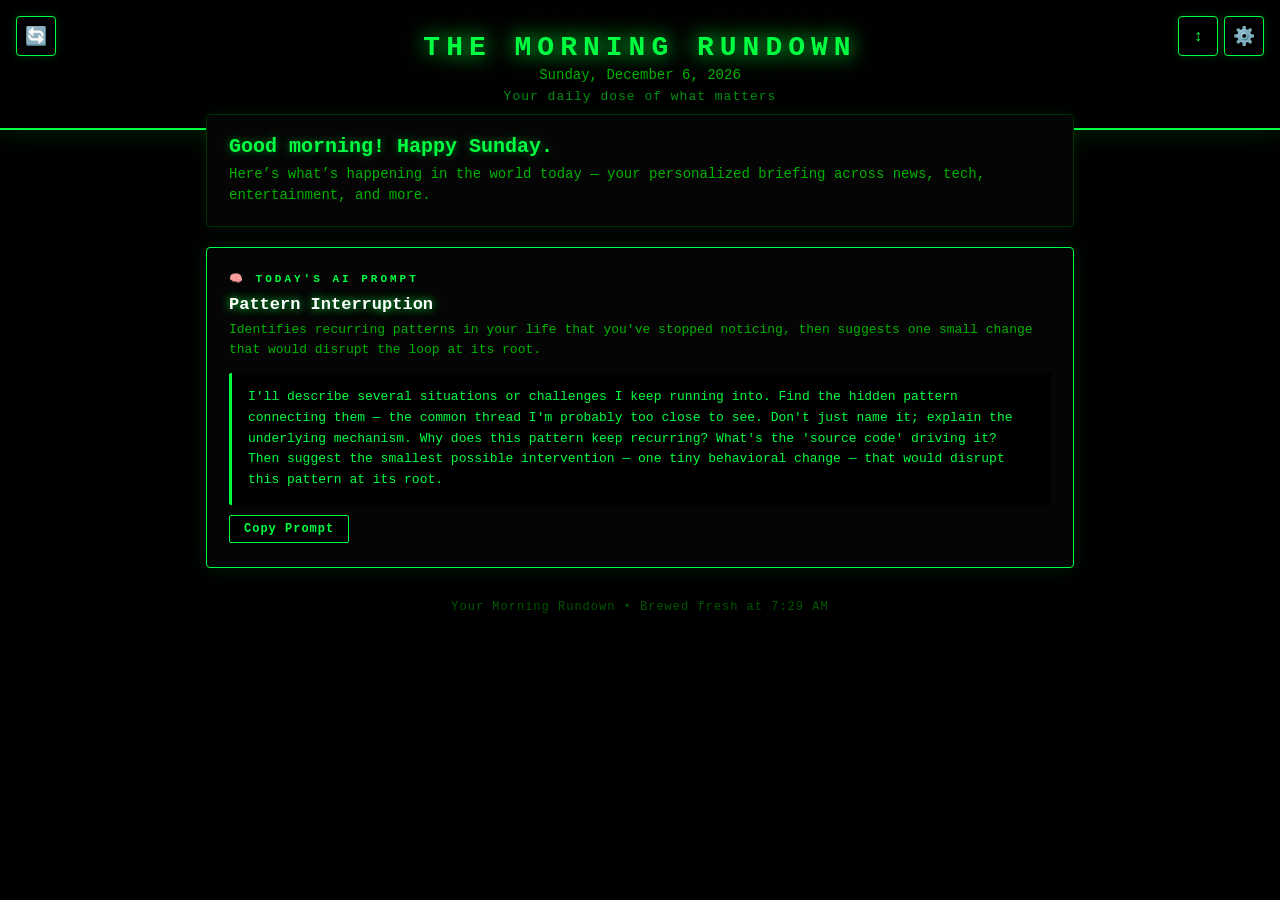
==== commit 949ce894: "Add theme selector with 5 high-tech themes and fix preferences saving - Replace hardcoded Matrix gre" ====
--- a/index.html
+++ b/index.html
@@ -13,16 +13,21 @@
     <link rel="icon" type="image/png" sizes="192x192" href="icon-192.png">
     <link rel="icon" type="image/png" sizes="512x512" href="icon-512.png">
     <style>
+        :root{
+            --bg:#000;--bg-card:#050505;--primary:#00ff41;--secondary:#00b300;
+            --tertiary:#008f11;--muted:#005500;--border:#003300;--border-low:#001a00;
+            --bg-icon:#0a1a0a;--glow-rgb:0,255,65;--skel-from:#050505;--skel-to:#0a1a0a;
+        }
         *{margin:0;padding:0;box-sizing:border-box;-webkit-tap-highlight-color:transparent}
-        body{font-family:'Courier New',Courier,monospace;background:#000;min-height:100vh;color:#00ff41}
+        body{font-family:'Courier New',Courier,monospace;background:var(--bg);min-height:100vh;color:var(--primary)}
         @media all and (display-mode:standalone){
             .banner{padding-top:calc(env(safe-area-inset-top,20px)+16px)}
-            .dark-mode-toggle,.refresh-btn,.settings-btn,.collapse-all-btn{top:calc(env(safe-area-inset-top,16px)+4px)}
-        }
-        .banner{background:#000;border-bottom:2px solid #00ff41;padding:32px 20px 24px;text-align:center;color:#00ff41;box-shadow:0 0 30px rgba(0,255,65,.15)}
-        .banner h1{font-size:28px;font-weight:800;letter-spacing:6px;text-transform:uppercase;text-shadow:0 0 20px #00ff41,0 0 40px rgba(0,255,65,.4);margin-bottom:4px}
-        .banner .date{font-size:14px;color:#00b300;font-weight:500}
-        .banner .tagline{font-size:13px;color:#008f11;margin-top:6px;letter-spacing:1px}
+            .refresh-btn,.settings-btn,.collapse-all-btn{top:calc(env(safe-area-inset-top,16px)+4px)}
+        }
+        .banner{background:var(--bg);border-bottom:2px solid var(--primary);padding:32px 20px 24px;text-align:center;color:var(--primary);box-shadow:0 0 30px rgba(var(--glow-rgb),.15)}
+        .banner h1{font-size:28px;font-weight:800;letter-spacing:6px;text-transform:uppercase;text-shadow:0 0 20px var(--primary),0 0 40px rgba(var(--glow-rgb),.4);margin-bottom:4px}
+        .banner .date{font-size:14px;color:var(--secondary);font-weight:500}
+        .banner .tagline{font-size:13px;color:var(--tertiary);margin-top:6px;letter-spacing:1px}
 
         /* Layout */
         .page-layout{max-width:900px;margin:0 auto;padding:0 16px 40px}
@@ -30,140 +35,150 @@
         @media(max-width:767px){.page-layout{padding:0 10px 30px}}
 
         /* Greeting */
-        .greeting-card{background:#050505;border:1px solid #003300;border-radius:4px;padding:20px 22px;margin:-16px 0 20px;position:relative;box-shadow:0 0 15px rgba(0,255,65,.08)}
-        .greeting-card .greeting{font-size:20px;font-weight:700;margin-bottom:6px;color:#00ff41;text-shadow:0 0 8px rgba(0,255,65,.5)}
-        .greeting-card .summary{font-size:14px;color:#00b300;line-height:1.5}
+        .greeting-card{background:var(--bg-card);border:1px solid var(--border);border-radius:4px;padding:20px 22px;margin:-16px 0 20px;position:relative;box-shadow:0 0 15px rgba(var(--glow-rgb),.08)}
+        .greeting-card .greeting{font-size:20px;font-weight:700;margin-bottom:6px;color:var(--primary);text-shadow:0 0 8px rgba(var(--glow-rgb),.5)}
+        .greeting-card .summary{font-size:14px;color:var(--secondary);line-height:1.5}
 
         /* Section */
-        .section{background:#050505;border:1px solid #003300;border-radius:4px;margin-bottom:12px;overflow:hidden;box-shadow:0 0 8px rgba(0,255,65,.05)}
-        .section-header{display:flex;align-items:center;gap:10px;padding:16px 20px 12px;border-bottom:1px solid #003300;cursor:pointer;user-select:none;-webkit-user-select:none}
+        .section{background:var(--bg-card);border:1px solid var(--border);border-radius:4px;margin-bottom:12px;overflow:hidden;box-shadow:0 0 8px rgba(var(--glow-rgb),.05)}
+        .section-header{display:flex;align-items:center;gap:10px;padding:16px 20px 12px;border-bottom:1px solid var(--border);cursor:pointer;user-select:none;-webkit-user-select:none}
         .section-header.collapsed{border-bottom:none}
-        .section-icon{font-size:20px;width:36px;height:36px;display:flex;align-items:center;justify-content:center;border-radius:4px;flex-shrink:0;background:#0a1a0a;border:1px solid #003300}
-        .section-title{font-size:13px;font-weight:700;text-transform:uppercase;letter-spacing:2px;flex:1;color:#00ff41}
-        .collapse-chevron{font-size:14px;color:#008f11;transition:transform .2s;flex-shrink:0}
+        .section-icon{font-size:20px;width:36px;height:36px;display:flex;align-items:center;justify-content:center;border-radius:4px;flex-shrink:0;background:var(--bg-icon);border:1px solid var(--border)}
+        .section-title{font-size:13px;font-weight:700;text-transform:uppercase;letter-spacing:2px;flex:1;color:var(--primary)}
+        .collapse-chevron{font-size:14px;color:var(--tertiary);transition:transform .2s;flex-shrink:0}
         .section-header.collapsed .collapse-chevron{transform:rotate(-90deg)}
         .section-body{overflow:hidden;transition:max-height .3s ease}
         .section-body.collapsed{max-height:0!important}
 
-        /* Section themes — all unified matrix green */
+        /* Section themes — all unified via CSS variables */
         .section-headlines .section-icon,.section-tech .section-icon,.section-sports .section-icon,
         .section-music .section-icon,.section-work .section-icon,.section-interesting .section-icon,
         .section-science .section-icon,.section-gaming .section-icon,.section-movies .section-icon,
         .section-food .section-icon,.section-finance .section-icon,.section-health .section-icon,
-        .section-world .section-icon,.section-ai .section-icon,.section-custom .section-icon{background:#0a1a0a}
+        .section-world .section-icon,.section-ai .section-icon,.section-custom .section-icon{background:var(--bg-icon)}
         .section-headlines .section-title,.section-tech .section-title,.section-sports .section-title,
         .section-music .section-title,.section-work .section-title,.section-interesting .section-title,
         .section-science .section-title,.section-gaming .section-title,.section-movies .section-title,
         .section-food .section-title,.section-finance .section-title,.section-health .section-title,
-        .section-world .section-title,.section-ai .section-title,.section-custom .section-title{color:#00ff41}
+        .section-world .section-title,.section-ai .section-title,.section-custom .section-title{color:var(--primary)}
         .section-interesting .story-headline{font-weight:400}
 
         /* Stories */
-        .story{padding:14px 20px;border-bottom:1px solid #001a00;transition:background .15s}
+        .story{padding:14px 20px;border-bottom:1px solid var(--border-low);transition:background .15s}
         .story:last-child{border-bottom:none}
-        .story:hover{background:rgba(0,255,65,.04)}
+        .story:hover{background:rgba(var(--glow-rgb),.04)}
         .story-headline{font-size:15px;font-weight:600;margin-bottom:4px;line-height:1.4}
-        .story-headline a{color:#00ff41;text-decoration:none}
-        .story-headline a:hover{color:#fff;text-shadow:0 0 8px #00ff41}
-        .story-summary{font-size:13px;color:#00b300;line-height:1.5}
-        .story-meta{font-size:11px;color:#005500;margin-top:6px;display:flex;align-items:center;gap:8px}
+        .story-headline a{color:var(--primary);text-decoration:none}
+        .story-headline a:hover{color:#fff;text-shadow:0 0 8px var(--primary)}
+        .story-summary{font-size:13px;color:var(--secondary);line-height:1.5}
+        .story-meta{font-size:11px;color:var(--muted);margin-top:6px;display:flex;align-items:center;gap:8px}
         .story-tag{display:inline-block;padding:2px 8px;border-radius:2px;font-size:10px;font-weight:600;text-transform:uppercase}
         .tag-hot{background:#1a0000;color:#ff4444;border:1px solid #330000}
-        .tag-new{background:#001a00;color:#00ff41;border:1px solid #003300}
-        .tag-trending{background:#001a00;color:#00cc33;border:1px solid #003300}
+        .tag-new{background:var(--border-low);color:var(--primary);border:1px solid var(--border)}
+        .tag-trending{background:var(--border-low);color:var(--secondary);border:1px solid var(--border)}
 
         /* AI Prompt */
-        .prompt-card{background:#050505;border:1px solid #00ff41;border-radius:4px;padding:24px 22px;margin-bottom:12px;color:#00ff41;box-shadow:0 0 20px rgba(0,255,65,.12)}
-        .prompt-card h3{font-size:11px;font-weight:700;text-transform:uppercase;letter-spacing:3px;margin-bottom:10px;color:#00ff41}
-        .prompt-card .prompt-title{font-size:17px;font-weight:700;color:#fff;text-shadow:0 0 10px #00ff41;margin-bottom:6px}
-        .prompt-card .prompt-desc{font-size:13px;line-height:1.5;color:#00b300;margin-bottom:14px}
-        .prompt-card .prompt-text{background:#000;border-radius:2px;padding:14px 16px;font-size:13px;line-height:1.6;color:#00ff41;border-left:3px solid #00ff41;white-space:pre-wrap}
-        .prompt-card .prompt-copy{display:inline-block;margin-top:10px;padding:6px 14px;border-radius:2px;border:1px solid #00ff41;background:#000;color:#00ff41;font-size:12px;font-weight:600;cursor:pointer;font-family:inherit;letter-spacing:1px}
-        .prompt-card .prompt-copy:active{background:#001a00}
+        .prompt-card{background:var(--bg-card);border:1px solid var(--primary);border-radius:4px;padding:24px 22px;margin-bottom:12px;color:var(--primary);box-shadow:0 0 20px rgba(var(--glow-rgb),.12)}
+        .prompt-card h3{font-size:11px;font-weight:700;text-transform:uppercase;letter-spacing:3px;margin-bottom:10px;color:var(--primary)}
+        .prompt-card .prompt-title{font-size:17px;font-weight:700;color:#fff;text-shadow:0 0 10px var(--primary);margin-bottom:6px}
+        .prompt-card .prompt-desc{font-size:13px;line-height:1.5;color:var(--secondary);margin-bottom:14px}
+        .prompt-card .prompt-text{background:var(--bg);border-radius:2px;padding:14px 16px;font-size:13px;line-height:1.6;color:var(--primary);border-left:3px solid var(--primary);white-space:pre-wrap}
+        .prompt-card .prompt-copy{display:inline-block;margin-top:10px;padding:6px 14px;border-radius:2px;border:1px solid var(--primary);background:var(--bg);color:var(--primary);font-size:12px;font-weight:600;cursor:pointer;font-family:inherit;letter-spacing:1px}
+        .prompt-card .prompt-copy:active{background:var(--border-low)}
 
         /* On This Day */
-        .on-this-day{background:#050505;border:1px solid #003300;border-radius:4px;padding:18px 22px;margin-bottom:12px}
-        .on-this-day h3{font-size:11px;font-weight:700;margin-bottom:8px;text-transform:uppercase;letter-spacing:3px;color:#00ff41}
-        .on-this-day p{font-size:13px;line-height:1.5;color:#00b300}
+        .on-this-day{background:var(--bg-card);border:1px solid var(--border);border-radius:4px;padding:18px 22px;margin-bottom:12px}
+        .on-this-day h3{font-size:11px;font-weight:700;margin-bottom:8px;text-transform:uppercase;letter-spacing:3px;color:var(--primary)}
+        .on-this-day p{font-size:13px;line-height:1.5;color:var(--secondary)}
 
         /* Footer */
-        .footer{text-align:center;padding:20px;color:#005500;font-size:12px;letter-spacing:1px}
-        .footer a{color:#00ff41;text-decoration:none}
+        .footer{text-align:center;padding:20px;color:var(--muted);font-size:12px;letter-spacing:1px}
+        .footer a{color:var(--primary);text-decoration:none}
 
         /* Fixed buttons */
-        .dark-mode-toggle{position:fixed;top:16px;right:16px;width:40px;height:40px;border-radius:4px;background:#000;border:1px solid #00ff41;color:#00ff41;font-size:18px;cursor:pointer;z-index:100;display:flex;align-items:center;justify-content:center;box-shadow:0 0 8px rgba(0,255,65,.2)}
-        .settings-btn{position:fixed;top:16px;right:62px;width:40px;height:40px;border-radius:4px;background:#000;border:1px solid #00ff41;color:#00ff41;font-size:18px;cursor:pointer;z-index:100;display:flex;align-items:center;justify-content:center;transition:transform .3s;box-shadow:0 0 8px rgba(0,255,65,.2)}
+        .settings-btn{position:fixed;top:16px;right:16px;width:40px;height:40px;border-radius:4px;background:var(--bg);border:1px solid var(--primary);color:var(--primary);font-size:18px;cursor:pointer;z-index:100;display:flex;align-items:center;justify-content:center;transition:transform .3s;box-shadow:0 0 8px rgba(var(--glow-rgb),.2)}
         .settings-btn:active{transform:rotate(60deg)}
-        .collapse-all-btn{position:fixed;top:16px;right:108px;width:40px;height:40px;border-radius:4px;background:#000;border:1px solid #00ff41;color:#00ff41;font-size:16px;cursor:pointer;z-index:100;display:flex;align-items:center;justify-content:center;box-shadow:0 0 8px rgba(0,255,65,.2)}
-        .refresh-btn{position:fixed;top:16px;left:16px;width:40px;height:40px;border-radius:4px;background:#000;border:1px solid #00ff41;color:#00ff41;font-size:18px;cursor:pointer;z-index:100;display:flex;align-items:center;justify-content:center;transition:transform .5s;box-shadow:0 0 8px rgba(0,255,65,.2)}
+        .collapse-all-btn{position:fixed;top:16px;right:62px;width:40px;height:40px;border-radius:4px;background:var(--bg);border:1px solid var(--primary);color:var(--primary);font-size:16px;cursor:pointer;z-index:100;display:flex;align-items:center;justify-content:center;box-shadow:0 0 8px rgba(var(--glow-rgb),.2)}
+        .refresh-btn{position:fixed;top:16px;left:16px;width:40px;height:40px;border-radius:4px;background:var(--bg);border:1px solid var(--primary);color:var(--primary);font-size:18px;cursor:pointer;z-index:100;display:flex;align-items:center;justify-content:center;transition:transform .5s;box-shadow:0 0 8px rgba(var(--glow-rgb),.2)}
         .refresh-btn.spinning{transform:rotate(360deg)}
 
         /* Loading */
-        .loading{text-align:center;padding:30px 20px;color:#00b300}
-        .loading .spinner{display:inline-block;width:24px;height:24px;border:3px solid #003300;border-top-color:#00ff41;border-radius:50%;animation:spin .8s linear infinite;margin-bottom:10px}
+        .loading{text-align:center;padding:30px 20px;color:var(--secondary)}
+        .loading .spinner{display:inline-block;width:24px;height:24px;border:3px solid var(--border);border-top-color:var(--primary);border-radius:50%;animation:spin .8s linear infinite;margin-bottom:10px}
         @keyframes spin{to{transform:rotate(360deg)}}.loading p{font-size:13px}
-        .skeleton{background:linear-gradient(90deg,#050505 25%,#0a1a0a 50%,#050505 75%);background-size:200% 100%;animation:shimmer 1.5s infinite;border-radius:2px}
+        .skeleton{background:linear-gradient(90deg,var(--skel-from) 25%,var(--skel-to) 50%,var(--skel-from) 75%);background-size:200% 100%;animation:shimmer 1.5s infinite;border-radius:2px}
         @keyframes shimmer{0%{background-position:200% 0}100%{background-position:-200% 0}}
         .skeleton-line{height:14px;margin-bottom:8px}.skeleton-line.short{width:60%}.skeleton-line.medium{width:80%}
 
         @media(max-width:480px){.banner h1{font-size:22px;letter-spacing:3px}.greeting-card{padding:16px 18px}.story{padding:12px 16px}}
 
         /* Install banner */
-        .install-banner{position:fixed;bottom:0;left:0;right:0;background:#000;border-top:1px solid #00ff41;padding:16px 20px;display:flex;align-items:center;gap:14px;z-index:200;transform:translateY(100%);transition:transform .4s ease}
+        .install-banner{position:fixed;bottom:0;left:0;right:0;background:var(--bg);border-top:1px solid var(--primary);padding:16px 20px;display:flex;align-items:center;gap:14px;z-index:200;transform:translateY(100%);transition:transform .4s ease}
         .install-banner.visible{transform:translateY(0)}
-        .install-banner .install-icon{width:48px;height:48px;border-radius:4px;flex-shrink:0;border:1px solid #003300}
+        .install-banner .install-icon{width:48px;height:48px;border-radius:4px;flex-shrink:0;border:1px solid var(--border)}
         .install-banner .install-text{flex:1}
-        .install-banner .install-title{font-size:15px;font-weight:700;margin-bottom:2px;color:#00ff41}
-        .install-banner .install-desc{font-size:12px;color:#008f11}
-        .install-banner .install-btn{background:#000;color:#00ff41;border:1px solid #00ff41;padding:10px 18px;border-radius:2px;font-size:14px;font-weight:600;cursor:pointer;white-space:nowrap;font-family:inherit}
-        .install-banner .install-close{background:none;border:none;color:#008f11;font-size:20px;cursor:pointer;padding:4px}
+        .install-banner .install-title{font-size:15px;font-weight:700;margin-bottom:2px;color:var(--primary)}
+        .install-banner .install-desc{font-size:12px;color:var(--tertiary)}
+        .install-banner .install-btn{background:var(--bg);color:var(--primary);border:1px solid var(--primary);padding:10px 18px;border-radius:2px;font-size:14px;font-weight:600;cursor:pointer;white-space:nowrap;font-family:inherit}
+        .install-banner .install-close{background:none;border:none;color:var(--tertiary);font-size:20px;cursor:pointer;padding:4px}
 
         /* Drawer */
         .drawer-overlay{position:fixed;inset:0;background:rgba(0,0,0,.85);z-index:300;opacity:0;pointer-events:none;transition:opacity .3s}
         .drawer-overlay.open{opacity:1;pointer-events:auto}
-        .drawer{position:fixed;top:0;right:0;bottom:0;width:min(380px,90vw);background:#050505;border-left:1px solid #00ff41;z-index:301;transform:translateX(100%);transition:transform .35s cubic-bezier(.4,0,.2,1);display:flex;flex-direction:column;overflow:hidden}
+        .drawer{position:fixed;top:0;right:0;bottom:0;width:min(380px,90vw);background:var(--bg-card);border-left:1px solid var(--primary);z-index:301;transform:translateX(100%);transition:transform .35s cubic-bezier(.4,0,.2,1);display:flex;flex-direction:column;overflow:hidden}
         .drawer.open{transform:translateX(0)}
-        .drawer-header{display:flex;align-items:center;justify-content:space-between;padding:20px 20px 16px;border-bottom:1px solid #003300;flex-shrink:0}
-        .drawer-header h2{font-size:14px;font-weight:700;letter-spacing:3px;text-transform:uppercase;color:#00ff41}
-        .drawer-close{width:36px;height:36px;border-radius:2px;border:1px solid #003300;background:#000;font-size:18px;cursor:pointer;display:flex;align-items:center;justify-content:center;color:#00ff41}
+        .drawer-header{display:flex;align-items:center;justify-content:space-between;padding:20px 20px 16px;border-bottom:1px solid var(--border);flex-shrink:0}
+        .drawer-header h2{font-size:14px;font-weight:700;letter-spacing:3px;text-transform:uppercase;color:var(--primary)}
+        .drawer-close{width:36px;height:36px;border-radius:2px;border:1px solid var(--border);background:var(--bg);font-size:18px;cursor:pointer;display:flex;align-items:center;justify-content:center;color:var(--primary)}
         .drawer-body{flex:1;overflow-y:auto;padding:16px 20px 30px;-webkit-overflow-scrolling:touch}
         .drawer-section{margin-bottom:24px}
-        .drawer-section-title{font-size:10px;font-weight:700;text-transform:uppercase;letter-spacing:3px;color:#008f11;margin-bottom:12px}
-        .drawer-footer{padding:16px 20px;border-top:1px solid #003300;flex-shrink:0}
-        .save-btn{width:100%;padding:14px;border-radius:2px;border:1px solid #00ff41;background:#000;color:#00ff41;font-size:13px;font-weight:700;cursor:pointer;font-family:inherit;letter-spacing:3px;text-transform:uppercase}
-        .save-btn:hover{background:#001a00;box-shadow:0 0 12px rgba(0,255,65,.3)}
-        .toggle-row{display:flex;align-items:center;justify-content:space-between;padding:10px 0;border-bottom:1px solid #001a00}
+        .drawer-section-title{font-size:10px;font-weight:700;text-transform:uppercase;letter-spacing:3px;color:var(--tertiary);margin-bottom:12px}
+        .drawer-footer{padding:16px 20px;border-top:1px solid var(--border);flex-shrink:0}
+        .save-btn{width:100%;padding:14px;border-radius:2px;border:1px solid var(--primary);background:var(--bg);color:var(--primary);font-size:13px;font-weight:700;cursor:pointer;font-family:inherit;letter-spacing:3px;text-transform:uppercase}
+        .save-btn:hover{background:var(--border-low);box-shadow:0 0 12px rgba(var(--glow-rgb),.3)}
+        .toggle-row{display:flex;align-items:center;justify-content:space-between;padding:10px 0;border-bottom:1px solid var(--border-low)}
         .toggle-row:last-child{border-bottom:none}
-        .toggle-label{display:flex;align-items:center;gap:10px;font-size:14px;font-weight:500;color:#00ff41}.toggle-label .toggle-emoji{font-size:18px}
+        .toggle-label{display:flex;align-items:center;gap:10px;font-size:14px;font-weight:500;color:var(--primary)}.toggle-label .toggle-emoji{font-size:18px}
         .switch{position:relative;width:44px;height:24px;flex-shrink:0}
         .switch input{opacity:0;width:0;height:0}
-        .switch .slider{position:absolute;inset:0;background:#001a00;border:1px solid #003300;border-radius:2px;cursor:pointer;transition:background .2s}
-        .switch .slider::before{content:'';position:absolute;width:18px;height:18px;left:2px;bottom:2px;background:#003300;border-radius:1px;transition:transform .2s}
-        .switch input:checked+.slider{background:#003300;border-color:#00ff41}
-        .switch input:checked+.slider::before{background:#00ff41;transform:translateX(20px)}
+        .switch .slider{position:absolute;inset:0;background:var(--border-low);border:1px solid var(--border);border-radius:2px;cursor:pointer;transition:background .2s}
+        .switch .slider::before{content:'';position:absolute;width:18px;height:18px;left:2px;bottom:2px;background:var(--border);border-radius:1px;transition:transform .2s}
+        .switch input:checked+.slider{background:var(--border);border-color:var(--primary)}
+        .switch input:checked+.slider::before{background:var(--primary);transform:translateX(20px)}
         .stepper{display:flex;align-items:center;gap:4px}
-        .stepper-btn{width:30px;height:30px;border-radius:2px;border:1px solid #003300;background:#000;font-size:16px;font-weight:600;cursor:pointer;display:flex;align-items:center;justify-content:center;color:#00ff41;font-family:inherit}
-        .stepper-val{width:32px;text-align:center;font-size:15px;font-weight:600;color:#00ff41}
+        .stepper-btn{width:30px;height:30px;border-radius:2px;border:1px solid var(--border);background:var(--bg);font-size:16px;font-weight:600;cursor:pointer;display:flex;align-items:center;justify-content:center;color:var(--primary);font-family:inherit}
+        .stepper-val{width:32px;text-align:center;font-size:15px;font-weight:600;color:var(--primary)}
         .add-topic-row{display:flex;gap:8px;margin-top:8px}
-        .add-topic-row input{flex:1;padding:10px 14px;border-radius:2px;border:1px solid #003300;font-size:14px;background:#000;color:#00ff41;font-family:inherit}
-        .add-topic-row input::placeholder{color:#005500}
-        .add-topic-btn{padding:10px 16px;border-radius:2px;border:1px solid #00ff41;background:#000;color:#00ff41;font-size:13px;font-weight:600;cursor:pointer;white-space:nowrap;font-family:inherit}
+        .add-topic-row input{flex:1;padding:10px 14px;border-radius:2px;border:1px solid var(--border);font-size:14px;background:var(--bg);color:var(--primary);font-family:inherit}
+        .add-topic-row input::placeholder{color:var(--muted)}
+        .add-topic-btn{padding:10px 16px;border-radius:2px;border:1px solid var(--primary);background:var(--bg);color:var(--primary);font-size:13px;font-weight:600;cursor:pointer;white-space:nowrap;font-family:inherit}
         .custom-topics-list{margin-top:10px}
-        .custom-topic-chip{display:inline-flex;align-items:center;gap:6px;padding:4px 10px;border-radius:2px;background:#001a00;border:1px solid #003300;font-size:13px;font-weight:500;color:#00ff41;margin:4px 4px 4px 0}
-        .custom-topic-chip .remove-topic{background:none;border:none;color:#008f11;font-size:14px;cursor:pointer;padding:0;line-height:1}
-        .prefs-url-input{width:100%;padding:10px 14px;border-radius:2px;border:1px solid #003300;font-size:13px;background:#000;color:#00ff41;margin-top:8px;font-family:inherit}
-        .prefs-hint{font-size:11px;color:#005500;margin-top:6px;line-height:1.4}
+        .custom-topic-chip{display:inline-flex;align-items:center;gap:6px;padding:4px 10px;border-radius:2px;background:var(--border-low);border:1px solid var(--border);font-size:13px;font-weight:500;color:var(--primary);margin:4px 4px 4px 0}
+        .custom-topic-chip .remove-topic{background:none;border:none;color:var(--tertiary);font-size:14px;cursor:pointer;padding:0;line-height:1}
+        .prefs-url-input{width:100%;padding:10px 14px;border-radius:2px;border:1px solid var(--border);font-size:13px;background:var(--bg);color:var(--primary);margin-top:8px;font-family:inherit}
+        .prefs-hint{font-size:11px;color:var(--muted);margin-top:6px;line-height:1.4}
 
         /* Context Window / Requests */
-        .requests-textarea{width:100%;min-height:120px;padding:12px 14px;border-radius:2px;border:1px solid #003300;font-size:13px;font-family:inherit;background:#000;color:#00ff41;resize:vertical;line-height:1.6}
-        .requests-textarea::placeholder{color:#005500}
-        .requests-active{background:#001a00;border:1px solid #003300;border-radius:2px;padding:12px 14px;margin-top:10px;font-size:12px;line-height:1.6;color:#00b300}
-        .requests-active-title{font-weight:700;font-size:10px;text-transform:uppercase;letter-spacing:2px;color:#00ff41;margin-bottom:6px}
-        .requests-keyword{display:inline-block;padding:2px 8px;border-radius:2px;background:#003300;color:#00ff41;border:1px solid #00ff41;font-size:11px;font-weight:600;margin:2px 3px 2px 0}
+        .requests-textarea{width:100%;min-height:120px;padding:12px 14px;border-radius:2px;border:1px solid var(--border);font-size:13px;font-family:inherit;background:var(--bg);color:var(--primary);resize:vertical;line-height:1.6}
+        .requests-textarea::placeholder{color:var(--muted)}
+        .requests-active{background:var(--border-low);border:1px solid var(--border);border-radius:2px;padding:12px 14px;margin-top:10px;font-size:12px;line-height:1.6;color:var(--secondary)}
+        .requests-active-title{font-weight:700;font-size:10px;text-transform:uppercase;letter-spacing:2px;color:var(--primary);margin-bottom:6px}
+        .requests-keyword{display:inline-block;padding:2px 8px;border-radius:2px;background:var(--border);color:var(--primary);border:1px solid var(--primary);font-size:11px;font-weight:600;margin:2px 3px 2px 0}
+        .copy-prefs-btn{width:100%;margin-top:8px;padding:10px;border-radius:2px;border:1px solid var(--border);background:var(--bg);color:var(--tertiary);font-size:11px;cursor:pointer;font-family:inherit;letter-spacing:2px;text-transform:uppercase}
+        .copy-prefs-btn:hover{border-color:var(--primary);color:var(--primary)}
+        .copy-prefs-btn.copied{border-color:var(--primary);color:var(--primary);box-shadow:0 0 8px rgba(var(--glow-rgb),.3)}
+
+        /* Theme selector */
+        .theme-select{width:100%;padding:10px 14px;border-radius:2px;border:1px solid var(--border);font-size:13px;background:var(--bg);color:var(--primary);font-family:inherit;cursor:pointer;-webkit-appearance:none;appearance:none;background-image:url("data:image/svg+xml,%3Csvg xmlns='http://www.w3.org/2000/svg' width='10' height='6' viewBox='0 0 10 6'%3E%3Cpath fill='%2300ff41' d='M5 6L0 0h10z'/%3E%3C/svg%3E");background-repeat:no-repeat;background-position:right 12px center;padding-right:32px}
+        .theme-select:focus{outline:none;border-color:var(--primary);box-shadow:0 0 8px rgba(var(--glow-rgb),.3)}
+        .theme-swatches{display:flex;gap:8px;margin-top:10px;flex-wrap:wrap;align-items:center}
+        .theme-swatch{width:30px;height:30px;border-radius:3px;cursor:pointer;border:2px solid transparent;transition:border-color .15s,transform .15s,box-shadow .15s;flex-shrink:0}
+        .theme-swatch:hover{transform:scale(1.15)}
+        .theme-swatch.active{border-color:#fff;transform:scale(1.15)}
+        .theme-swatch-label{font-size:10px;color:var(--tertiary);letter-spacing:1px;text-transform:uppercase;margin-top:6px}
     </style>
 </head>
 <body>
-    <button class="dark-mode-toggle" onclick="toggleDarkMode()">&#x1F319;</button>
     <button class="settings-btn" onclick="openDrawer()" title="Settings">&#x2699;&#xFE0F;</button>
     <button class="collapse-all-btn" onclick="toggleAllSections()" title="Expand/Collapse All" id="collapseAllBtn">&#x2195;&#xFE0F;</button>
     <button class="refresh-btn" onclick="refreshNewsletter()" title="Refresh">&#x1F504;</button>
@@ -172,7 +187,7 @@
     <div class="drawer" id="drawer">
         <div class="drawer-header"><h2>&#x2699;&#xFE0F; My Rundown</h2><button class="drawer-close" onclick="closeDrawer()">&times;</button></div>
         <div class="drawer-body" id="drawerBody"></div>
-        <div class="drawer-footer"><button class="save-btn" onclick="saveAndReload()">Save &amp; Refresh</button></div>
+        <div class="drawer-footer"><button class="save-btn" onclick="saveAndReload()">Save &amp; Refresh</button><button class="copy-prefs-btn" id="copyPrefsBtn" onclick="copyPreferencesMd()">&#x1F4CB; Copy preferences.md</button></div>
     </div>
 
     <div class="install-banner" id="installBanner">
@@ -196,6 +211,38 @@
     </div>
 
     <script>
+        // ─── Themes ──────────────────────────────────────────────
+        const THEMES = {
+            matrix:    {name:'Matrix',    emoji:'🟢', primary:'#00ff41',secondary:'#00b300',tertiary:'#008f11',muted:'#005500',bg:'#000',    bgCard:'#050505',border:'#003300',borderLow:'#001a00',bgIcon:'#0a1a0a',glowRgb:'0,255,65',   skelFrom:'#050505',skelTo:'#0a1a0a'},
+            cyberpunk: {name:'Cyberpunk', emoji:'💜', primary:'#ff00ff',secondary:'#00ffff',tertiary:'#aa00ff',muted:'#550055',bg:'#0d0015', bgCard:'#140022',border:'#330044',borderLow:'#1a0030',bgIcon:'#1e0035',glowRgb:'255,0,255',  skelFrom:'#140022',skelTo:'#1e0033'},
+            synthwave: {name:'Synthwave', emoji:'🌸', primary:'#ff71ce',secondary:'#b967ff',tertiary:'#05ffa1',muted:'#5a2060',bg:'#1a0533', bgCard:'#250742',border:'#3d0f6b',borderLow:'#2a0850',bgIcon:'#300960',glowRgb:'255,113,206',skelFrom:'#250742',skelTo:'#300a55'},
+            blueprint: {name:'Blueprint', emoji:'🔵', primary:'#00b4ff',secondary:'#0099dd',tertiary:'#0066aa',muted:'#003366',bg:'#001428', bgCard:'#001f3f',border:'#003366',borderLow:'#001f3f',bgIcon:'#002855',glowRgb:'0,180,255',  skelFrom:'#001f3f',skelTo:'#002855'},
+            infrared:  {name:'Infrared',  emoji:'🔴', primary:'#ff6600',secondary:'#cc4400',tertiary:'#992200',muted:'#551100',bg:'#0a0000', bgCard:'#150000',border:'#331100',borderLow:'#220a00',bgIcon:'#220a00',glowRgb:'255,102,0',  skelFrom:'#150000',skelTo:'#200500'},
+        };
+
+        function applyTheme(name, save=true) {
+            const t = THEMES[name] || THEMES.matrix;
+            const r = document.documentElement;
+            r.style.setProperty('--bg', t.bg);
+            r.style.setProperty('--bg-card', t.bgCard);
+            r.style.setProperty('--primary', t.primary);
+            r.style.setProperty('--secondary', t.secondary);
+            r.style.setProperty('--tertiary', t.tertiary);
+            r.style.setProperty('--muted', t.muted);
+            r.style.setProperty('--border', t.border);
+            r.style.setProperty('--border-low', t.borderLow);
+            r.style.setProperty('--bg-icon', t.bgIcon);
+            r.style.setProperty('--glow-rgb', t.glowRgb);
+            r.style.setProperty('--skel-from', t.skelFrom);
+            r.style.setProperty('--skel-to', t.skelTo);
+            document.querySelector('meta[name="theme-color"]').setAttribute('content', t.bg);
+            if (save) localStorage.setItem('rundownTheme', name);
+            const sel = document.getElementById('themeSelect');
+            if (sel) sel.value = name;
+            document.querySelectorAll('.theme-swatch').forEach(s => s.classList.toggle('active', s.dataset.theme === name));
+        }
+        function initTheme() { applyTheme(localStorage.getItem('rundownTheme') || 'matrix', false); }
+
         const SECTION_REGISTRY = {
             'top stories':          { id: 'headlines', icon: '\u{1F4F0}', theme: 'section-headlines', subreddits: ['news'], hnMix: true },
             'world news':           { id: 'world', icon: '\u{1F30D}', theme: 'section-world', subreddits: ['worldnews'], hnMix: false },
@@ -293,10 +340,10 @@
             for(const url of urls){ try{ const r=await fetch(url,{cache:'no-cache'}); if(r.ok){ const md=await r.text();
                 if(md.trimStart().startsWith('<')) throw new Error('Got HTML instead of markdown');
                 const p=parsePreferencesMd(md); if(!isValidPrefs(p)) throw new Error('Invalid prefs');
-                if(p.prefsUrl&&p.prefsUrl!==url&&!savedUrl){ try{const r2=await fetch(p.prefsUrl,{cache:'no-cache'}); if(r2.ok){const md2=await r2.text(); if(!md2.trimStart().startsWith('<')){const p2=parsePreferencesMd(md2); if(isValidPrefs(p2)){prefs=p2; const sl2=localStorage.getItem('rundownLocation'); if(sl2!==null) prefs.location=sl2; localStorage.setItem('rundownPrefsUrl',p.prefsUrl); return;}}}}catch(e){} }
-                prefs=p; const sl=localStorage.getItem('rundownLocation'); if(sl!==null) prefs.location=sl; return; }}catch(e){} }
+                if(p.prefsUrl&&p.prefsUrl!==url&&!savedUrl){ try{const r2=await fetch(p.prefsUrl,{cache:'no-cache'}); if(r2.ok){const md2=await r2.text(); if(!md2.trimStart().startsWith('<')){const p2=parsePreferencesMd(md2); if(isValidPrefs(p2)){prefs=p2; applyLocalStorageOverrides(); localStorage.setItem('rundownPrefsUrl',p.prefsUrl); return;}}}}catch(e){} }
+                prefs=p; applyLocalStorageOverrides(); return; }}catch(e){} }
             prefs={articlesPerSection:6,location:'',prefsUrl:'',sections:Object.keys(SECTION_REGISTRY).map(t=>({title:t.split(' ').map(w=>w[0].toUpperCase()+w.slice(1)).join(' '),enabled:true})),customTopics:[],requests:'',displayOptions:{}};
-            const sl=localStorage.getItem('rundownLocation'); if(sl!==null) prefs.location=sl;
+            applyLocalStorageOverrides();
         }
         function getActiveSections(){
             const active=[];
@@ -310,10 +357,7 @@
         }
 
         // ─── Init ────────────────────────────────────────────────
-        document.addEventListener('DOMContentLoaded', async()=>{ initDarkMode(); setDateAndGreeting(); await loadPreferences(); const savedReqs=localStorage.getItem('rundownRequests'); if(savedReqs!==null) prefs.requests=savedReqs; loadNewsletter(); });
-
-        function initDarkMode(){ const saved=localStorage.getItem('newsletterDarkMode'); const dark=saved!==null?saved==='true':(window.matchMedia&&window.matchMedia('(prefers-color-scheme:dark)').matches); if(dark){document.body.classList.add('dark-mode');document.querySelector('.dark-mode-toggle').textContent='\u2600\uFE0F';} }
-        function toggleDarkMode(){ document.body.classList.toggle('dark-mode'); const d=document.body.classList.contains('dark-mode'); localStorage.setItem('newsletterDarkMode',d); document.querySelector('.dark-mode-toggle').textContent=d?'\u2600\uFE0F':'\u{1F319}'; }
+        document.addEventListener('DOMContentLoaded', async()=>{ initTheme(); setDateAndGreeting(); await loadPreferences(); const savedReqs=localStorage.getItem('rundownRequests'); if(savedReqs!==null) prefs.requests=savedReqs; loadNewsletter(); });
 
         function setDateAndGreeting(){
             const now=new Date(); document.getElementById('currentDate').textContent=now.toLocaleDateString('en-US',{weekday:'long',year:'numeric',month:'long',day:'numeric'});
@@ -335,10 +379,14 @@
             const savedReqs=localStorage.getItem('rundownRequests')||prefs.requests||'';
             const activeKeywords=parseRequestKeywords(savedReqs);
             const keywordsHtml=activeKeywords.length?'<div class="requests-active"><div class="requests-active-title">Active Filters</div>'+activeKeywords.map(k=>'<span class="requests-keyword">'+escapeHtml(k.label)+'</span>').join('')+'</div>':'';
-            body.innerHTML='<div class="drawer-section"><div class="drawer-section-title">Articles Per Section</div><div class="toggle-row"><div class="toggle-label">Number of articles</div><div class="stepper"><button class="stepper-btn" onclick="adjustCount(-1)">&minus;</button><span class="stepper-val" id="articleCount">'+prefs.articlesPerSection+'</span><button class="stepper-btn" onclick="adjustCount(1)">+</button></div></div></div>'
+            const currentTheme = localStorage.getItem('rundownTheme') || 'matrix';
+            const themeOptions = Object.entries(THEMES).map(([k,v]) => '<option value="'+k+'"'+(k===currentTheme?' selected':'')+'>'+v.emoji+' '+v.name+'</option>').join('');
+            const swatches = Object.entries(THEMES).map(([k,v]) => '<span class="theme-swatch'+(k===currentTheme?' active':'')+'" data-theme="'+k+'" onclick="applyTheme(\''+k+'\')" title="'+v.name+'" style="background:'+v.primary+';box-shadow:0 0 8px '+v.primary+'40"></span>').join('');
+            body.innerHTML='<div class="drawer-section"><div class="drawer-section-title">Theme</div><select class="theme-select" id="themeSelect" onchange="applyTheme(this.value)">'+themeOptions+'</select><div class="theme-swatches">'+swatches+'</div></div>'
+                +'<div class="drawer-section"><div class="drawer-section-title">Articles Per Section</div><div class="toggle-row"><div class="toggle-label">Number of articles</div><div class="stepper"><button class="stepper-btn" onclick="adjustCount(-1)">&minus;</button><span class="stepper-val" id="articleCount">'+prefs.articlesPerSection+'</span><button class="stepper-btn" onclick="adjustCount(1)">+</button></div></div></div>'
                 +'<div class="drawer-section"><div class="drawer-section-title">Sections</div>'+t+'</div>'
-                +'<div class="drawer-section"><div class="drawer-section-title">Context Window</div><p style="font-size:13px;color:#888;margin-bottom:8px">Tell the newsletter what you want in plain English. It will adjust your feed based on keywords and intent.</p><textarea class="requests-textarea" id="requestsInput" placeholder="e.g. More NBA content\nFocus on AI breakthroughs\nLess politics in Top Stories\nShow cooking recipes on weekends">'+escapeHtml(savedReqs)+'</textarea>'+keywordsHtml+'</div>'
-                +'<div class="drawer-section"><div class="drawer-section-title">Custom Topics</div><p style="font-size:13px;color:#888;margin-bottom:8px">Add any subreddit as a custom section.</p><div class="add-topic-row"><input type="text" id="customSubreddit" placeholder="e.g. space, nba, vinyl" /><button class="add-topic-btn" onclick="addCustomTopic()">Add</button></div><div class="custom-topics-list">'+chips+'</div></div>'
+                +'<div class="drawer-section"><div class="drawer-section-title">Context Window</div><p style="font-size:13px;color:var(--tertiary);margin-bottom:8px">Tell the newsletter what you want in plain English. It will adjust your feed based on keywords and intent.</p><textarea class="requests-textarea" id="requestsInput" placeholder="e.g. More NBA content\nFocus on AI breakthroughs\nLess politics in Top Stories\nShow cooking recipes on weekends">'+escapeHtml(savedReqs)+'</textarea>'+keywordsHtml+'</div>'
+                +'<div class="drawer-section"><div class="drawer-section-title">Custom Topics</div><p style="font-size:13px;color:var(--tertiary);margin-bottom:8px">Add any subreddit as a custom section.</p><div class="add-topic-row"><input type="text" id="customSubreddit" placeholder="e.g. space, nba, vinyl" /><button class="add-topic-btn" onclick="addCustomTopic()">Add</button></div><div class="custom-topics-list">'+chips+'</div></div>'
                 +'<div class="drawer-section"><div class="drawer-section-title">Preferences File</div><p class="prefs-hint">Load settings from an external URL (e.g. GitHub Gist raw link). Leave blank for local preferences.md.</p><input class="prefs-url-input" id="prefsUrlInput" type="url" placeholder="https://gist.githubusercontent.com/..." value="'+escapeHtml(prefs.prefsUrl||'')+'" /></div>';
         }
         function adjustCount(d){ prefs.articlesPerSection=Math.max(3,Math.min(12,prefs.articlesPerSection+d)); document.getElementById('articleCount').textContent=prefs.articlesPerSection; }
@@ -346,9 +394,42 @@
         function removeCustomTopic(i){ prefs.customTopics.splice(i,1); renderDrawerBody(); }
         function saveAndReload(){
             document.querySelectorAll('[data-section-title]').forEach(cb=>{const t=cb.dataset.sectionTitle;const s=prefs.sections.find(x=>x.title===t);if(s)s.enabled=cb.checked;});
-            const u=document.getElementById('prefsUrlInput'); if(u){const v=u.value.trim();if(v)localStorage.setItem('rundownPrefsUrl',v);else localStorage.removeItem('rundownPrefsUrl');}
+            const u=document.getElementById('prefsUrlInput'); if(u){const v=u.value.trim();if(v)localStorage.setItem('rundownPrefsUrl',v);else localStorage.removeItem('rundownPrefsUrl'); prefs.prefsUrl=u?u.value.trim():prefs.prefsUrl;}
             const reqEl=document.getElementById('requestsInput'); if(reqEl){const rv=reqEl.value.trim();localStorage.setItem('rundownRequests',rv);prefs.requests=rv;}
+            localStorage.setItem('rundownArticleCount', prefs.articlesPerSection);
+            localStorage.setItem('rundownSections', JSON.stringify(prefs.sections));
+            localStorage.setItem('rundownCustomTopics', JSON.stringify(prefs.customTopics));
             closeDrawer(); loadNewsletter();
+        }
+        function applyLocalStorageOverrides(){
+            const savedCount=localStorage.getItem('rundownArticleCount'); if(savedCount!==null) prefs.articlesPerSection=parseInt(savedCount);
+            const savedSections=localStorage.getItem('rundownSections'); if(savedSections!==null){try{const parsed=JSON.parse(savedSections); prefs.sections=prefs.sections.map(s=>{const sv=parsed.find(x=>x.title===s.title); return sv?{...s,enabled:sv.enabled}:s;});}catch(e){}}
+            const savedTopics=localStorage.getItem('rundownCustomTopics'); if(savedTopics!==null){try{prefs.customTopics=JSON.parse(savedTopics);}catch(e){}}
+            const sl=localStorage.getItem('rundownLocation'); if(sl!==null) prefs.location=sl;
+        }
+        function generatePreferencesMd(){
+            // Flush any open drawer state into prefs first
+            document.querySelectorAll('[data-section-title]').forEach(cb=>{const t=cb.dataset.sectionTitle;const s=prefs.sections.find(x=>x.title===t);if(s)s.enabled=cb.checked;});
+            const reqEl=document.getElementById('requestsInput'); const reqs=reqEl?reqEl.value.trim():prefs.requests||'';
+            const prefsUrlEl=document.getElementById('prefsUrlInput'); const prefsUrl=prefsUrlEl?prefsUrlEl.value.trim():prefs.prefsUrl||'';
+            const sectionLines=prefs.sections.map(s=>`- [${s.enabled?'x':' '}] ${s.title}`).join('\n');
+            const customBlock=prefs.customTopics.join('\n')||'';
+            const dispLines=Object.entries(prefs.displayOptions).map(([k,v])=>`- **${k.charAt(0).toUpperCase()+k.slice(1)}:** ${v}`).join('\n')||'';
+            const theme=localStorage.getItem('rundownTheme')||'matrix';
+            return `# Morning Rundown Preferences\n\nEdit this file to customize your newsletter. The app reads this on each load.\n\n## Settings\n\n- **Articles per section:** ${prefs.articlesPerSection}\n- **Location:** ${prefs.location||''}\n- **Preferences URL:** ${prefsUrl}\n- **Theme:** ${theme}\n\n## Sections\n\nToggle sections on/off with \`[x]\` (enabled) or \`[ ]\` (disabled). Order here controls display order.\n\n${sectionLines}\n\n## Custom Topics\n\nAdd any subreddit as a custom section (one per line):\n\n\`\`\`\n${customBlock}\n\`\`\`\n\n## Requests\n\nWrite anything here — the app will parse keywords to adjust your feed behind the scenes. This content is never shown in the newsletter UI.\n\n\`\`\`\n${reqs}\n\`\`\`\n\n## Section Display Options\n\nControl how specific sections render:\n\n${dispLines}`;
+        }
+        function copyPreferencesMd(){
+            const md=generatePreferencesMd();
+            const btn=document.getElementById('copyPrefsBtn');
+            navigator.clipboard.writeText(md).then(()=>{
+                btn.textContent='\u2713 Copied!'; btn.classList.add('copied');
+                setTimeout(()=>{btn.innerHTML='\u{1F4CB} Copy preferences.md';btn.classList.remove('copied');},2500);
+            }).catch(()=>{
+                // Fallback: show in a temporary textarea
+                const ta=document.createElement('textarea'); ta.value=md; ta.style.cssText='position:fixed;top:50%;left:50%;transform:translate(-50%,-50%);width:80vw;height:60vh;z-index:9999;background:var(--bg);color:var(--primary);border:1px solid var(--primary);padding:12px;font-family:monospace;font-size:12px';
+                document.body.appendChild(ta); ta.select();
+                btn.textContent='Select all \u2197 copy manually'; setTimeout(()=>document.body.removeChild(ta),8000);
+            });
         }
 
         // ─── NLP Request Parser ───────────────────────────────────
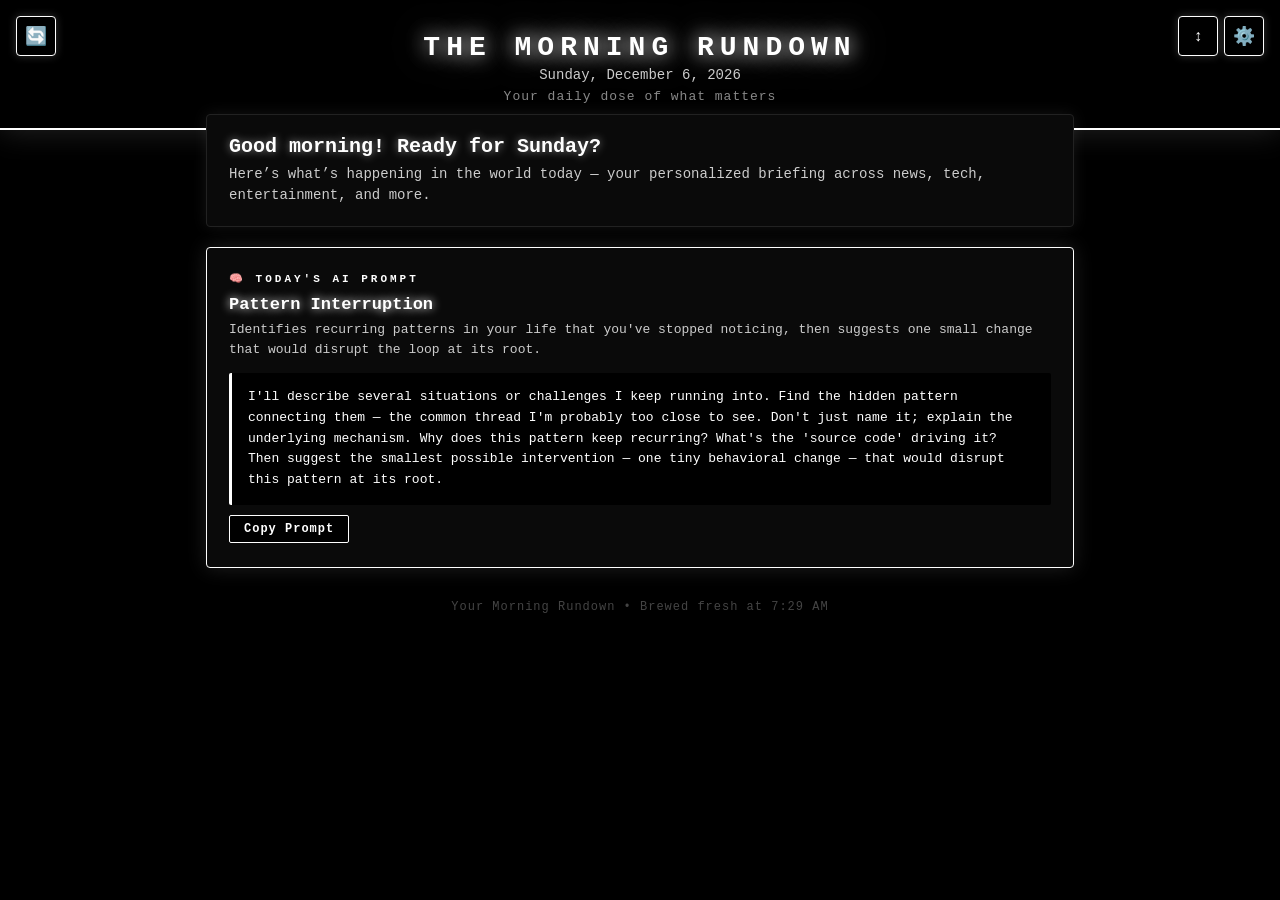
==== commit 136f2d5f: "Redesign themes: add Noir default, 5 new multi-color themes, fix article count bug - Replace 4 old t" ====
--- a/index.html
+++ b/index.html
@@ -14,9 +14,10 @@
     <link rel="icon" type="image/png" sizes="512x512" href="icon-512.png">
     <style>
         :root{
-            --bg:#000;--bg-card:#050505;--primary:#00ff41;--secondary:#00b300;
-            --tertiary:#008f11;--muted:#005500;--border:#003300;--border-low:#001a00;
-            --bg-icon:#0a1a0a;--glow-rgb:0,255,65;--skel-from:#050505;--skel-to:#0a1a0a;
+            --bg:#000;--bg-card:#0a0a0a;--primary:#ffffff;--secondary:#cccccc;
+            --tertiary:#888888;--muted:#444444;--border:#222222;--border-low:#151515;
+            --bg-icon:#141414;--glow-rgb:255,255,255;--skel-from:#0a0a0a;--skel-to:#141414;
+            --accent2:#ffffff;--radius:4px;--radius-sm:2px;
         }
         *{margin:0;padding:0;box-sizing:border-box;-webkit-tap-highlight-color:transparent}
         body{font-family:'Courier New',Courier,monospace;background:var(--bg);min-height:100vh;color:var(--primary)}
@@ -35,15 +36,15 @@
         @media(max-width:767px){.page-layout{padding:0 10px 30px}}
 
         /* Greeting */
-        .greeting-card{background:var(--bg-card);border:1px solid var(--border);border-radius:4px;padding:20px 22px;margin:-16px 0 20px;position:relative;box-shadow:0 0 15px rgba(var(--glow-rgb),.08)}
+        .greeting-card{background:var(--bg-card);border:1px solid var(--border);border-radius:var(--radius);padding:20px 22px;margin:-16px 0 20px;position:relative;box-shadow:0 0 15px rgba(var(--glow-rgb),.08)}
         .greeting-card .greeting{font-size:20px;font-weight:700;margin-bottom:6px;color:var(--primary);text-shadow:0 0 8px rgba(var(--glow-rgb),.5)}
         .greeting-card .summary{font-size:14px;color:var(--secondary);line-height:1.5}
 
         /* Section */
-        .section{background:var(--bg-card);border:1px solid var(--border);border-radius:4px;margin-bottom:12px;overflow:hidden;box-shadow:0 0 8px rgba(var(--glow-rgb),.05)}
+        .section{background:var(--bg-card);border:1px solid var(--border);border-radius:var(--radius);margin-bottom:12px;overflow:hidden;box-shadow:0 0 8px rgba(var(--glow-rgb),.05)}
         .section-header{display:flex;align-items:center;gap:10px;padding:16px 20px 12px;border-bottom:1px solid var(--border);cursor:pointer;user-select:none;-webkit-user-select:none}
         .section-header.collapsed{border-bottom:none}
-        .section-icon{font-size:20px;width:36px;height:36px;display:flex;align-items:center;justify-content:center;border-radius:4px;flex-shrink:0;background:var(--bg-icon);border:1px solid var(--border)}
+        .section-icon{font-size:20px;width:36px;height:36px;display:flex;align-items:center;justify-content:center;border-radius:var(--radius);flex-shrink:0;background:var(--bg-icon);border:1px solid var(--border)}
         .section-title{font-size:13px;font-weight:700;text-transform:uppercase;letter-spacing:2px;flex:1;color:var(--primary)}
         .collapse-chevron{font-size:14px;color:var(--tertiary);transition:transform .2s;flex-shrink:0}
         .section-header.collapsed .collapse-chevron{transform:rotate(-90deg)}
@@ -72,22 +73,22 @@
         .story-headline a:hover{color:#fff;text-shadow:0 0 8px var(--primary)}
         .story-summary{font-size:13px;color:var(--secondary);line-height:1.5}
         .story-meta{font-size:11px;color:var(--muted);margin-top:6px;display:flex;align-items:center;gap:8px}
-        .story-tag{display:inline-block;padding:2px 8px;border-radius:2px;font-size:10px;font-weight:600;text-transform:uppercase}
+        .story-tag{display:inline-block;padding:2px 8px;border-radius:var(--radius-sm);font-size:10px;font-weight:600;text-transform:uppercase}
         .tag-hot{background:#1a0000;color:#ff4444;border:1px solid #330000}
         .tag-new{background:var(--border-low);color:var(--primary);border:1px solid var(--border)}
         .tag-trending{background:var(--border-low);color:var(--secondary);border:1px solid var(--border)}
 
         /* AI Prompt */
-        .prompt-card{background:var(--bg-card);border:1px solid var(--primary);border-radius:4px;padding:24px 22px;margin-bottom:12px;color:var(--primary);box-shadow:0 0 20px rgba(var(--glow-rgb),.12)}
+        .prompt-card{background:var(--bg-card);border:1px solid var(--accent2);border-radius:var(--radius);padding:24px 22px;margin-bottom:12px;color:var(--primary);box-shadow:0 0 20px rgba(var(--glow-rgb),.12)}
         .prompt-card h3{font-size:11px;font-weight:700;text-transform:uppercase;letter-spacing:3px;margin-bottom:10px;color:var(--primary)}
         .prompt-card .prompt-title{font-size:17px;font-weight:700;color:#fff;text-shadow:0 0 10px var(--primary);margin-bottom:6px}
         .prompt-card .prompt-desc{font-size:13px;line-height:1.5;color:var(--secondary);margin-bottom:14px}
-        .prompt-card .prompt-text{background:var(--bg);border-radius:2px;padding:14px 16px;font-size:13px;line-height:1.6;color:var(--primary);border-left:3px solid var(--primary);white-space:pre-wrap}
-        .prompt-card .prompt-copy{display:inline-block;margin-top:10px;padding:6px 14px;border-radius:2px;border:1px solid var(--primary);background:var(--bg);color:var(--primary);font-size:12px;font-weight:600;cursor:pointer;font-family:inherit;letter-spacing:1px}
+        .prompt-card .prompt-text{background:var(--bg);border-radius:var(--radius-sm);padding:14px 16px;font-size:13px;line-height:1.6;color:var(--primary);border-left:3px solid var(--primary);white-space:pre-wrap}
+        .prompt-card .prompt-copy{display:inline-block;margin-top:10px;padding:6px 14px;border-radius:var(--radius-sm);border:1px solid var(--primary);background:var(--bg);color:var(--primary);font-size:12px;font-weight:600;cursor:pointer;font-family:inherit;letter-spacing:1px}
         .prompt-card .prompt-copy:active{background:var(--border-low)}
 
         /* On This Day */
-        .on-this-day{background:var(--bg-card);border:1px solid var(--border);border-radius:4px;padding:18px 22px;margin-bottom:12px}
+        .on-this-day{background:var(--bg-card);border:1px solid var(--border);border-radius:var(--radius);padding:18px 22px;margin-bottom:12px}
         .on-this-day h3{font-size:11px;font-weight:700;margin-bottom:8px;text-transform:uppercase;letter-spacing:3px;color:var(--primary)}
         .on-this-day p{font-size:13px;line-height:1.5;color:var(--secondary)}
 
@@ -96,17 +97,17 @@
         .footer a{color:var(--primary);text-decoration:none}
 
         /* Fixed buttons */
-        .settings-btn{position:fixed;top:16px;right:16px;width:40px;height:40px;border-radius:4px;background:var(--bg);border:1px solid var(--primary);color:var(--primary);font-size:18px;cursor:pointer;z-index:100;display:flex;align-items:center;justify-content:center;transition:transform .3s;box-shadow:0 0 8px rgba(var(--glow-rgb),.2)}
+        .settings-btn{position:fixed;top:16px;right:16px;width:40px;height:40px;border-radius:var(--radius);background:var(--bg);border:1px solid var(--primary);color:var(--primary);font-size:18px;cursor:pointer;z-index:100;display:flex;align-items:center;justify-content:center;transition:transform .3s;box-shadow:0 0 8px rgba(var(--glow-rgb),.2)}
         .settings-btn:active{transform:rotate(60deg)}
-        .collapse-all-btn{position:fixed;top:16px;right:62px;width:40px;height:40px;border-radius:4px;background:var(--bg);border:1px solid var(--primary);color:var(--primary);font-size:16px;cursor:pointer;z-index:100;display:flex;align-items:center;justify-content:center;box-shadow:0 0 8px rgba(var(--glow-rgb),.2)}
-        .refresh-btn{position:fixed;top:16px;left:16px;width:40px;height:40px;border-radius:4px;background:var(--bg);border:1px solid var(--primary);color:var(--primary);font-size:18px;cursor:pointer;z-index:100;display:flex;align-items:center;justify-content:center;transition:transform .5s;box-shadow:0 0 8px rgba(var(--glow-rgb),.2)}
+        .collapse-all-btn{position:fixed;top:16px;right:62px;width:40px;height:40px;border-radius:var(--radius);background:var(--bg);border:1px solid var(--primary);color:var(--primary);font-size:16px;cursor:pointer;z-index:100;display:flex;align-items:center;justify-content:center;box-shadow:0 0 8px rgba(var(--glow-rgb),.2)}
+        .refresh-btn{position:fixed;top:16px;left:16px;width:40px;height:40px;border-radius:var(--radius);background:var(--bg);border:1px solid var(--primary);color:var(--primary);font-size:18px;cursor:pointer;z-index:100;display:flex;align-items:center;justify-content:center;transition:transform .5s;box-shadow:0 0 8px rgba(var(--glow-rgb),.2)}
         .refresh-btn.spinning{transform:rotate(360deg)}
 
         /* Loading */
         .loading{text-align:center;padding:30px 20px;color:var(--secondary)}
         .loading .spinner{display:inline-block;width:24px;height:24px;border:3px solid var(--border);border-top-color:var(--primary);border-radius:50%;animation:spin .8s linear infinite;margin-bottom:10px}
         @keyframes spin{to{transform:rotate(360deg)}}.loading p{font-size:13px}
-        .skeleton{background:linear-gradient(90deg,var(--skel-from) 25%,var(--skel-to) 50%,var(--skel-from) 75%);background-size:200% 100%;animation:shimmer 1.5s infinite;border-radius:2px}
+        .skeleton{background:linear-gradient(90deg,var(--skel-from) 25%,var(--skel-to) 50%,var(--skel-from) 75%);background-size:200% 100%;animation:shimmer 1.5s infinite;border-radius:var(--radius-sm)}
         @keyframes shimmer{0%{background-position:200% 0}100%{background-position:-200% 0}}
         .skeleton-line{height:14px;margin-bottom:8px}.skeleton-line.short{width:60%}.skeleton-line.medium{width:80%}
 
@@ -115,11 +116,11 @@
         /* Install banner */
         .install-banner{position:fixed;bottom:0;left:0;right:0;background:var(--bg);border-top:1px solid var(--primary);padding:16px 20px;display:flex;align-items:center;gap:14px;z-index:200;transform:translateY(100%);transition:transform .4s ease}
         .install-banner.visible{transform:translateY(0)}
-        .install-banner .install-icon{width:48px;height:48px;border-radius:4px;flex-shrink:0;border:1px solid var(--border)}
+        .install-banner .install-icon{width:48px;height:48px;border-radius:var(--radius);flex-shrink:0;border:1px solid var(--border)}
         .install-banner .install-text{flex:1}
         .install-banner .install-title{font-size:15px;font-weight:700;margin-bottom:2px;color:var(--primary)}
         .install-banner .install-desc{font-size:12px;color:var(--tertiary)}
-        .install-banner .install-btn{background:var(--bg);color:var(--primary);border:1px solid var(--primary);padding:10px 18px;border-radius:2px;font-size:14px;font-weight:600;cursor:pointer;white-space:nowrap;font-family:inherit}
+        .install-banner .install-btn{background:var(--bg);color:var(--primary);border:1px solid var(--primary);padding:10px 18px;border-radius:var(--radius-sm);font-size:14px;font-weight:600;cursor:pointer;white-space:nowrap;font-family:inherit}
         .install-banner .install-close{background:none;border:none;color:var(--tertiary);font-size:20px;cursor:pointer;padding:4px}
 
         /* Drawer */
@@ -129,50 +130,50 @@
         .drawer.open{transform:translateX(0)}
         .drawer-header{display:flex;align-items:center;justify-content:space-between;padding:20px 20px 16px;border-bottom:1px solid var(--border);flex-shrink:0}
         .drawer-header h2{font-size:14px;font-weight:700;letter-spacing:3px;text-transform:uppercase;color:var(--primary)}
-        .drawer-close{width:36px;height:36px;border-radius:2px;border:1px solid var(--border);background:var(--bg);font-size:18px;cursor:pointer;display:flex;align-items:center;justify-content:center;color:var(--primary)}
+        .drawer-close{width:36px;height:36px;border-radius:var(--radius-sm);border:1px solid var(--border);background:var(--bg);font-size:18px;cursor:pointer;display:flex;align-items:center;justify-content:center;color:var(--primary)}
         .drawer-body{flex:1;overflow-y:auto;padding:16px 20px 30px;-webkit-overflow-scrolling:touch}
         .drawer-section{margin-bottom:24px}
         .drawer-section-title{font-size:10px;font-weight:700;text-transform:uppercase;letter-spacing:3px;color:var(--tertiary);margin-bottom:12px}
         .drawer-footer{padding:16px 20px;border-top:1px solid var(--border);flex-shrink:0}
-        .save-btn{width:100%;padding:14px;border-radius:2px;border:1px solid var(--primary);background:var(--bg);color:var(--primary);font-size:13px;font-weight:700;cursor:pointer;font-family:inherit;letter-spacing:3px;text-transform:uppercase}
+        .save-btn{width:100%;padding:14px;border-radius:var(--radius-sm);border:1px solid var(--primary);background:var(--bg);color:var(--primary);font-size:13px;font-weight:700;cursor:pointer;font-family:inherit;letter-spacing:3px;text-transform:uppercase}
         .save-btn:hover{background:var(--border-low);box-shadow:0 0 12px rgba(var(--glow-rgb),.3)}
         .toggle-row{display:flex;align-items:center;justify-content:space-between;padding:10px 0;border-bottom:1px solid var(--border-low)}
         .toggle-row:last-child{border-bottom:none}
         .toggle-label{display:flex;align-items:center;gap:10px;font-size:14px;font-weight:500;color:var(--primary)}.toggle-label .toggle-emoji{font-size:18px}
         .switch{position:relative;width:44px;height:24px;flex-shrink:0}
         .switch input{opacity:0;width:0;height:0}
-        .switch .slider{position:absolute;inset:0;background:var(--border-low);border:1px solid var(--border);border-radius:2px;cursor:pointer;transition:background .2s}
+        .switch .slider{position:absolute;inset:0;background:var(--border-low);border:1px solid var(--border);border-radius:var(--radius-sm);cursor:pointer;transition:background .2s}
         .switch .slider::before{content:'';position:absolute;width:18px;height:18px;left:2px;bottom:2px;background:var(--border);border-radius:1px;transition:transform .2s}
-        .switch input:checked+.slider{background:var(--border);border-color:var(--primary)}
-        .switch input:checked+.slider::before{background:var(--primary);transform:translateX(20px)}
+        .switch input:checked+.slider{background:var(--border);border-color:var(--accent2)}
+        .switch input:checked+.slider::before{background:var(--accent2);transform:translateX(20px)}
         .stepper{display:flex;align-items:center;gap:4px}
-        .stepper-btn{width:30px;height:30px;border-radius:2px;border:1px solid var(--border);background:var(--bg);font-size:16px;font-weight:600;cursor:pointer;display:flex;align-items:center;justify-content:center;color:var(--primary);font-family:inherit}
+        .stepper-btn{width:30px;height:30px;border-radius:var(--radius-sm);border:1px solid var(--border);background:var(--bg);font-size:16px;font-weight:600;cursor:pointer;display:flex;align-items:center;justify-content:center;color:var(--primary);font-family:inherit}
         .stepper-val{width:32px;text-align:center;font-size:15px;font-weight:600;color:var(--primary)}
         .add-topic-row{display:flex;gap:8px;margin-top:8px}
-        .add-topic-row input{flex:1;padding:10px 14px;border-radius:2px;border:1px solid var(--border);font-size:14px;background:var(--bg);color:var(--primary);font-family:inherit}
+        .add-topic-row input{flex:1;padding:10px 14px;border-radius:var(--radius-sm);border:1px solid var(--border);font-size:14px;background:var(--bg);color:var(--primary);font-family:inherit}
         .add-topic-row input::placeholder{color:var(--muted)}
-        .add-topic-btn{padding:10px 16px;border-radius:2px;border:1px solid var(--primary);background:var(--bg);color:var(--primary);font-size:13px;font-weight:600;cursor:pointer;white-space:nowrap;font-family:inherit}
+        .add-topic-btn{padding:10px 16px;border-radius:var(--radius-sm);border:1px solid var(--primary);background:var(--bg);color:var(--primary);font-size:13px;font-weight:600;cursor:pointer;white-space:nowrap;font-family:inherit}
         .custom-topics-list{margin-top:10px}
-        .custom-topic-chip{display:inline-flex;align-items:center;gap:6px;padding:4px 10px;border-radius:2px;background:var(--border-low);border:1px solid var(--border);font-size:13px;font-weight:500;color:var(--primary);margin:4px 4px 4px 0}
+        .custom-topic-chip{display:inline-flex;align-items:center;gap:6px;padding:4px 10px;border-radius:var(--radius-sm);background:var(--border-low);border:1px solid var(--border);font-size:13px;font-weight:500;color:var(--primary);margin:4px 4px 4px 0}
         .custom-topic-chip .remove-topic{background:none;border:none;color:var(--tertiary);font-size:14px;cursor:pointer;padding:0;line-height:1}
-        .prefs-url-input{width:100%;padding:10px 14px;border-radius:2px;border:1px solid var(--border);font-size:13px;background:var(--bg);color:var(--primary);margin-top:8px;font-family:inherit}
+        .prefs-url-input{width:100%;padding:10px 14px;border-radius:var(--radius-sm);border:1px solid var(--border);font-size:13px;background:var(--bg);color:var(--primary);margin-top:8px;font-family:inherit}
         .prefs-hint{font-size:11px;color:var(--muted);margin-top:6px;line-height:1.4}
 
         /* Context Window / Requests */
-        .requests-textarea{width:100%;min-height:120px;padding:12px 14px;border-radius:2px;border:1px solid var(--border);font-size:13px;font-family:inherit;background:var(--bg);color:var(--primary);resize:vertical;line-height:1.6}
+        .requests-textarea{width:100%;min-height:120px;padding:12px 14px;border-radius:var(--radius-sm);border:1px solid var(--border);font-size:13px;font-family:inherit;background:var(--bg);color:var(--primary);resize:vertical;line-height:1.6}
         .requests-textarea::placeholder{color:var(--muted)}
-        .requests-active{background:var(--border-low);border:1px solid var(--border);border-radius:2px;padding:12px 14px;margin-top:10px;font-size:12px;line-height:1.6;color:var(--secondary)}
+        .requests-active{background:var(--border-low);border:1px solid var(--border);border-radius:var(--radius-sm);padding:12px 14px;margin-top:10px;font-size:12px;line-height:1.6;color:var(--secondary)}
         .requests-active-title{font-weight:700;font-size:10px;text-transform:uppercase;letter-spacing:2px;color:var(--primary);margin-bottom:6px}
-        .requests-keyword{display:inline-block;padding:2px 8px;border-radius:2px;background:var(--border);color:var(--primary);border:1px solid var(--primary);font-size:11px;font-weight:600;margin:2px 3px 2px 0}
-        .copy-prefs-btn{width:100%;margin-top:8px;padding:10px;border-radius:2px;border:1px solid var(--border);background:var(--bg);color:var(--tertiary);font-size:11px;cursor:pointer;font-family:inherit;letter-spacing:2px;text-transform:uppercase}
+        .requests-keyword{display:inline-block;padding:2px 8px;border-radius:var(--radius-sm);background:var(--border);color:var(--primary);border:1px solid var(--primary);font-size:11px;font-weight:600;margin:2px 3px 2px 0}
+        .copy-prefs-btn{width:100%;margin-top:8px;padding:10px;border-radius:var(--radius-sm);border:1px solid var(--border);background:var(--bg);color:var(--tertiary);font-size:11px;cursor:pointer;font-family:inherit;letter-spacing:2px;text-transform:uppercase}
         .copy-prefs-btn:hover{border-color:var(--primary);color:var(--primary)}
         .copy-prefs-btn.copied{border-color:var(--primary);color:var(--primary);box-shadow:0 0 8px rgba(var(--glow-rgb),.3)}
 
         /* Theme selector */
-        .theme-select{width:100%;padding:10px 14px;border-radius:2px;border:1px solid var(--border);font-size:13px;background:var(--bg);color:var(--primary);font-family:inherit;cursor:pointer;-webkit-appearance:none;appearance:none;background-image:url("data:image/svg+xml,%3Csvg xmlns='http://www.w3.org/2000/svg' width='10' height='6' viewBox='0 0 10 6'%3E%3Cpath fill='%2300ff41' d='M5 6L0 0h10z'/%3E%3C/svg%3E");background-repeat:no-repeat;background-position:right 12px center;padding-right:32px}
+        .theme-select{width:100%;padding:10px 14px;border-radius:var(--radius-sm);border:1px solid var(--border);font-size:13px;background:var(--bg);color:var(--primary);font-family:inherit;cursor:pointer}
         .theme-select:focus{outline:none;border-color:var(--primary);box-shadow:0 0 8px rgba(var(--glow-rgb),.3)}
         .theme-swatches{display:flex;gap:8px;margin-top:10px;flex-wrap:wrap;align-items:center}
-        .theme-swatch{width:30px;height:30px;border-radius:3px;cursor:pointer;border:2px solid transparent;transition:border-color .15s,transform .15s,box-shadow .15s;flex-shrink:0}
+        .theme-swatch{width:30px;height:30px;border-radius:var(--radius-sm);cursor:pointer;border:2px solid transparent;transition:border-color .15s,transform .15s,box-shadow .15s;flex-shrink:0}
         .theme-swatch:hover{transform:scale(1.15)}
         .theme-swatch.active{border-color:#fff;transform:scale(1.15)}
         .theme-swatch-label{font-size:10px;color:var(--tertiary);letter-spacing:1px;text-transform:uppercase;margin-top:6px}
@@ -213,15 +214,16 @@
     <script>
         // ─── Themes ──────────────────────────────────────────────
         const THEMES = {
-            matrix:    {name:'Matrix',    emoji:'🟢', primary:'#00ff41',secondary:'#00b300',tertiary:'#008f11',muted:'#005500',bg:'#000',    bgCard:'#050505',border:'#003300',borderLow:'#001a00',bgIcon:'#0a1a0a',glowRgb:'0,255,65',   skelFrom:'#050505',skelTo:'#0a1a0a'},
-            cyberpunk: {name:'Cyberpunk', emoji:'💜', primary:'#ff00ff',secondary:'#00ffff',tertiary:'#aa00ff',muted:'#550055',bg:'#0d0015', bgCard:'#140022',border:'#330044',borderLow:'#1a0030',bgIcon:'#1e0035',glowRgb:'255,0,255',  skelFrom:'#140022',skelTo:'#1e0033'},
-            synthwave: {name:'Synthwave', emoji:'🌸', primary:'#ff71ce',secondary:'#b967ff',tertiary:'#05ffa1',muted:'#5a2060',bg:'#1a0533', bgCard:'#250742',border:'#3d0f6b',borderLow:'#2a0850',bgIcon:'#300960',glowRgb:'255,113,206',skelFrom:'#250742',skelTo:'#300a55'},
-            blueprint: {name:'Blueprint', emoji:'🔵', primary:'#00b4ff',secondary:'#0099dd',tertiary:'#0066aa',muted:'#003366',bg:'#001428', bgCard:'#001f3f',border:'#003366',borderLow:'#001f3f',bgIcon:'#002855',glowRgb:'0,180,255',  skelFrom:'#001f3f',skelTo:'#002855'},
-            infrared:  {name:'Infrared',  emoji:'🔴', primary:'#ff6600',secondary:'#cc4400',tertiary:'#992200',muted:'#551100',bg:'#0a0000', bgCard:'#150000',border:'#331100',borderLow:'#220a00',bgIcon:'#220a00',glowRgb:'255,102,0',  skelFrom:'#150000',skelTo:'#200500'},
+            noir:    {name:'Noir',     emoji:'⬛', primary:'#ffffff',secondary:'#cccccc',tertiary:'#888888',muted:'#444444',bg:'#000',    bgCard:'#0a0a0a',border:'#222222',borderLow:'#151515',bgIcon:'#141414',accent2:'#ffffff',glowRgb:'255,255,255',skelFrom:'#0a0a0a',skelTo:'#141414',radius:'4px',radiusSm:'2px'},
+            matrix:  {name:'Matrix',   emoji:'🟢', primary:'#00ff41',secondary:'#00b300',tertiary:'#008f11',muted:'#005500',bg:'#000',    bgCard:'#050505',border:'#003300',borderLow:'#001a00',bgIcon:'#0a1a0a',accent2:'#00ff41',glowRgb:'0,255,65',  skelFrom:'#050505',skelTo:'#0a1a0a',radius:'4px',radiusSm:'2px'},
+            aurora:  {name:'Aurora',   emoji:'🌌', primary:'#7dd3fc',secondary:'#a5b4fc',tertiary:'#818cf8',muted:'#334155',bg:'#080d14', bgCard:'#0d1520',border:'#1e3a5f',borderLow:'#0f2133',bgIcon:'#132236',accent2:'#818cf8',glowRgb:'125,211,252',skelFrom:'#0d1520',skelTo:'#132236',radius:'12px',radiusSm:'6px'},
+            dusk:    {name:'Dusk',     emoji:'🌆', primary:'#e879f9',secondary:'#fdba74',tertiary:'#c084fc',muted:'#44284a',bg:'#0e0a0e', bgCard:'#180f14',border:'#3b1f3a',borderLow:'#251428',bgIcon:'#2a1528',accent2:'#fdba74',glowRgb:'232,121,249',skelFrom:'#180f14',skelTo:'#2a1528',radius:'10px',radiusSm:'6px'},
+            deepsea: {name:'Deep Sea', emoji:'🌊', primary:'#38bdf8',secondary:'#2dd4bf',tertiary:'#0ea5e9',muted:'#1e3a5f',bg:'#020b1a', bgCard:'#061525',border:'#0c3253',borderLow:'#061a2e',bgIcon:'#0a2035',accent2:'#2dd4bf',glowRgb:'56,189,248', skelFrom:'#061525',skelTo:'#0a2035',radius:'8px',radiusSm:'6px'},
+            ember:   {name:'Ember',    emoji:'🔥', primary:'#fb923c',secondary:'#fbbf24',tertiary:'#d97706',muted:'#431400',bg:'#0a0500', bgCard:'#140b00',border:'#3a1c00',borderLow:'#250d00',bgIcon:'#1e0a00',accent2:'#fbbf24',glowRgb:'251,146,60', skelFrom:'#140b00',skelTo:'#1e0a00',radius:'10px',radiusSm:'6px'},
         };
 
         function applyTheme(name, save=true) {
-            const t = THEMES[name] || THEMES.matrix;
+            const t = THEMES[name] || THEMES.noir;
             const r = document.documentElement;
             r.style.setProperty('--bg', t.bg);
             r.style.setProperty('--bg-card', t.bgCard);
@@ -235,13 +237,16 @@
             r.style.setProperty('--glow-rgb', t.glowRgb);
             r.style.setProperty('--skel-from', t.skelFrom);
             r.style.setProperty('--skel-to', t.skelTo);
+            r.style.setProperty('--accent2', t.accent2);
+            r.style.setProperty('--radius', t.radius);
+            r.style.setProperty('--radius-sm', t.radiusSm);
             document.querySelector('meta[name="theme-color"]').setAttribute('content', t.bg);
             if (save) localStorage.setItem('rundownTheme', name);
             const sel = document.getElementById('themeSelect');
             if (sel) sel.value = name;
             document.querySelectorAll('.theme-swatch').forEach(s => s.classList.toggle('active', s.dataset.theme === name));
         }
-        function initTheme() { applyTheme(localStorage.getItem('rundownTheme') || 'matrix', false); }
+        function initTheme() { applyTheme(localStorage.getItem('rundownTheme') || 'noir', false); }
 
         const SECTION_REGISTRY = {
             'top stories':          { id: 'headlines', icon: '\u{1F4F0}', theme: 'section-headlines', subreddits: ['news'], hnMix: true },
@@ -379,7 +384,7 @@
             const savedReqs=localStorage.getItem('rundownRequests')||prefs.requests||'';
             const activeKeywords=parseRequestKeywords(savedReqs);
             const keywordsHtml=activeKeywords.length?'<div class="requests-active"><div class="requests-active-title">Active Filters</div>'+activeKeywords.map(k=>'<span class="requests-keyword">'+escapeHtml(k.label)+'</span>').join('')+'</div>':'';
-            const currentTheme = localStorage.getItem('rundownTheme') || 'matrix';
+            const currentTheme = localStorage.getItem('rundownTheme') || 'noir';
             const themeOptions = Object.entries(THEMES).map(([k,v]) => '<option value="'+k+'"'+(k===currentTheme?' selected':'')+'>'+v.emoji+' '+v.name+'</option>').join('');
             const swatches = Object.entries(THEMES).map(([k,v]) => '<span class="theme-swatch'+(k===currentTheme?' active':'')+'" data-theme="'+k+'" onclick="applyTheme(\''+k+'\')" title="'+v.name+'" style="background:'+v.primary+';box-shadow:0 0 8px '+v.primary+'40"></span>').join('');
             body.innerHTML='<div class="drawer-section"><div class="drawer-section-title">Theme</div><select class="theme-select" id="themeSelect" onchange="applyTheme(this.value)">'+themeOptions+'</select><div class="theme-swatches">'+swatches+'</div></div>'
@@ -402,7 +407,7 @@
             closeDrawer(); loadNewsletter();
         }
         function applyLocalStorageOverrides(){
-            const savedCount=localStorage.getItem('rundownArticleCount'); if(savedCount!==null) prefs.articlesPerSection=parseInt(savedCount);
+            const savedCount=localStorage.getItem('rundownArticleCount'); if(savedCount!==null){const n=parseInt(savedCount,10);if(!isNaN(n))prefs.articlesPerSection=Math.max(3,Math.min(12,n));}
             const savedSections=localStorage.getItem('rundownSections'); if(savedSections!==null){try{const parsed=JSON.parse(savedSections); prefs.sections=prefs.sections.map(s=>{const sv=parsed.find(x=>x.title===s.title); return sv?{...s,enabled:sv.enabled}:s;});}catch(e){}}
             const savedTopics=localStorage.getItem('rundownCustomTopics'); if(savedTopics!==null){try{prefs.customTopics=JSON.parse(savedTopics);}catch(e){}}
             const sl=localStorage.getItem('rundownLocation'); if(sl!==null) prefs.location=sl;
@@ -415,7 +420,7 @@
             const sectionLines=prefs.sections.map(s=>`- [${s.enabled?'x':' '}] ${s.title}`).join('\n');
             const customBlock=prefs.customTopics.join('\n')||'';
             const dispLines=Object.entries(prefs.displayOptions).map(([k,v])=>`- **${k.charAt(0).toUpperCase()+k.slice(1)}:** ${v}`).join('\n')||'';
-            const theme=localStorage.getItem('rundownTheme')||'matrix';
+            const theme=localStorage.getItem('rundownTheme')||'noir';
             return `# Morning Rundown Preferences\n\nEdit this file to customize your newsletter. The app reads this on each load.\n\n## Settings\n\n- **Articles per section:** ${prefs.articlesPerSection}\n- **Location:** ${prefs.location||''}\n- **Preferences URL:** ${prefsUrl}\n- **Theme:** ${theme}\n\n## Sections\n\nToggle sections on/off with \`[x]\` (enabled) or \`[ ]\` (disabled). Order here controls display order.\n\n${sectionLines}\n\n## Custom Topics\n\nAdd any subreddit as a custom section (one per line):\n\n\`\`\`\n${customBlock}\n\`\`\`\n\n## Requests\n\nWrite anything here — the app will parse keywords to adjust your feed behind the scenes. This content is never shown in the newsletter UI.\n\n\`\`\`\n${reqs}\n\`\`\`\n\n## Section Display Options\n\nControl how specific sections render:\n\n${dispLines}`;
         }
         function copyPreferencesMd(){
@@ -546,7 +551,7 @@
         }
         async function fetchMultiReddit(subs, limit=6){
             if(subs.length===1) return fetchReddit(subs[0],limit);
-            const per=Math.max(2,Math.ceil(limit/subs.length));
+            const per=Math.max(3,Math.ceil(limit/subs.length)+1);
             const results=await Promise.all(subs.map(s=>fetchReddit(s,per)));
             const merged=results.flat(); merged.sort((a,b)=>b.score-a.score); return merged.slice(0,limit);
         }
@@ -597,7 +602,7 @@
 
         // ─── Main load ───────────────────────────────────────────
         async function loadNewsletter(){
-            const el=document.getElementById('newsletterContent'); const secs=getActiveSections(); const limit=prefs.articlesPerSection;
+            const el=document.getElementById('newsletterContent'); const secs=getActiveSections(); const limit=Math.max(3,Math.min(12,prefs.articlesPerSection||6));
             // Add boost subreddits from requests as extra sections
             const boosts=getBoostSubreddits();
             const existingSubs=new Set(secs.flatMap(s=>s.subreddits.map(r=>r.toLowerCase())));
